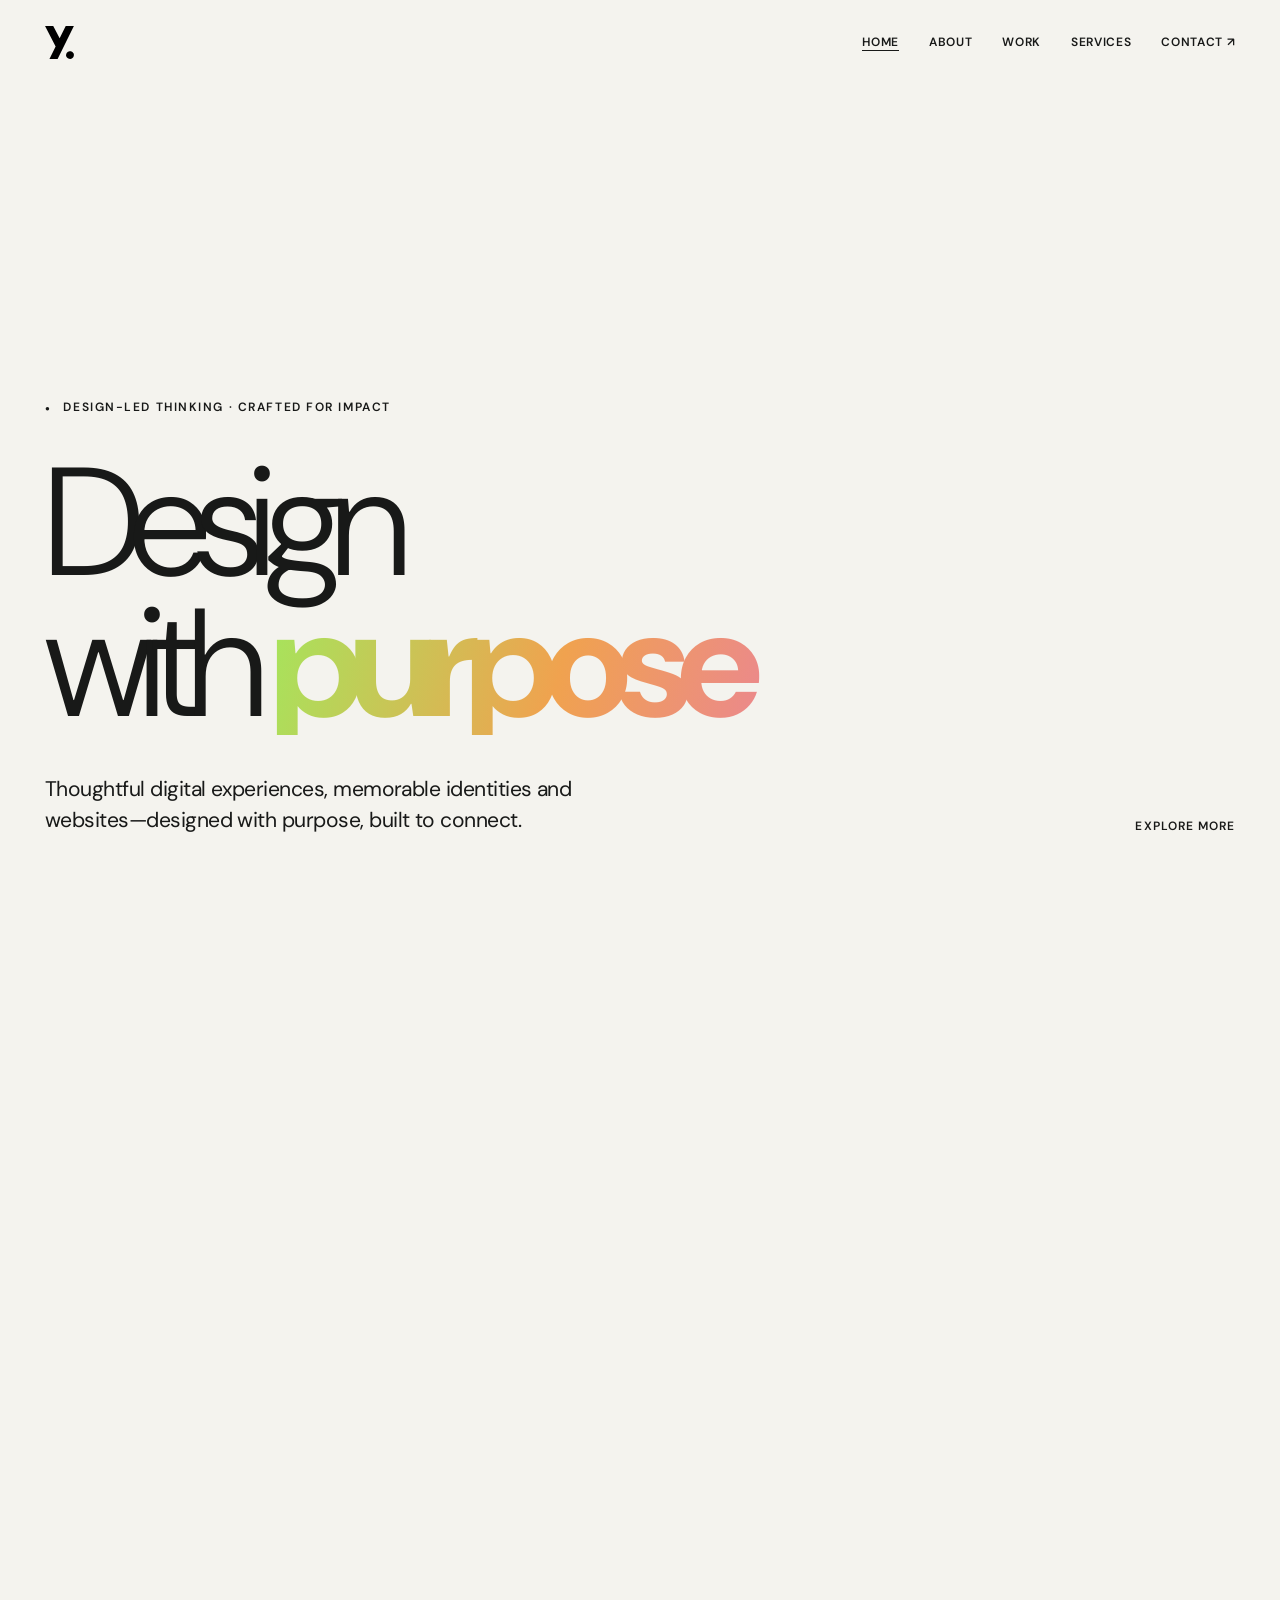
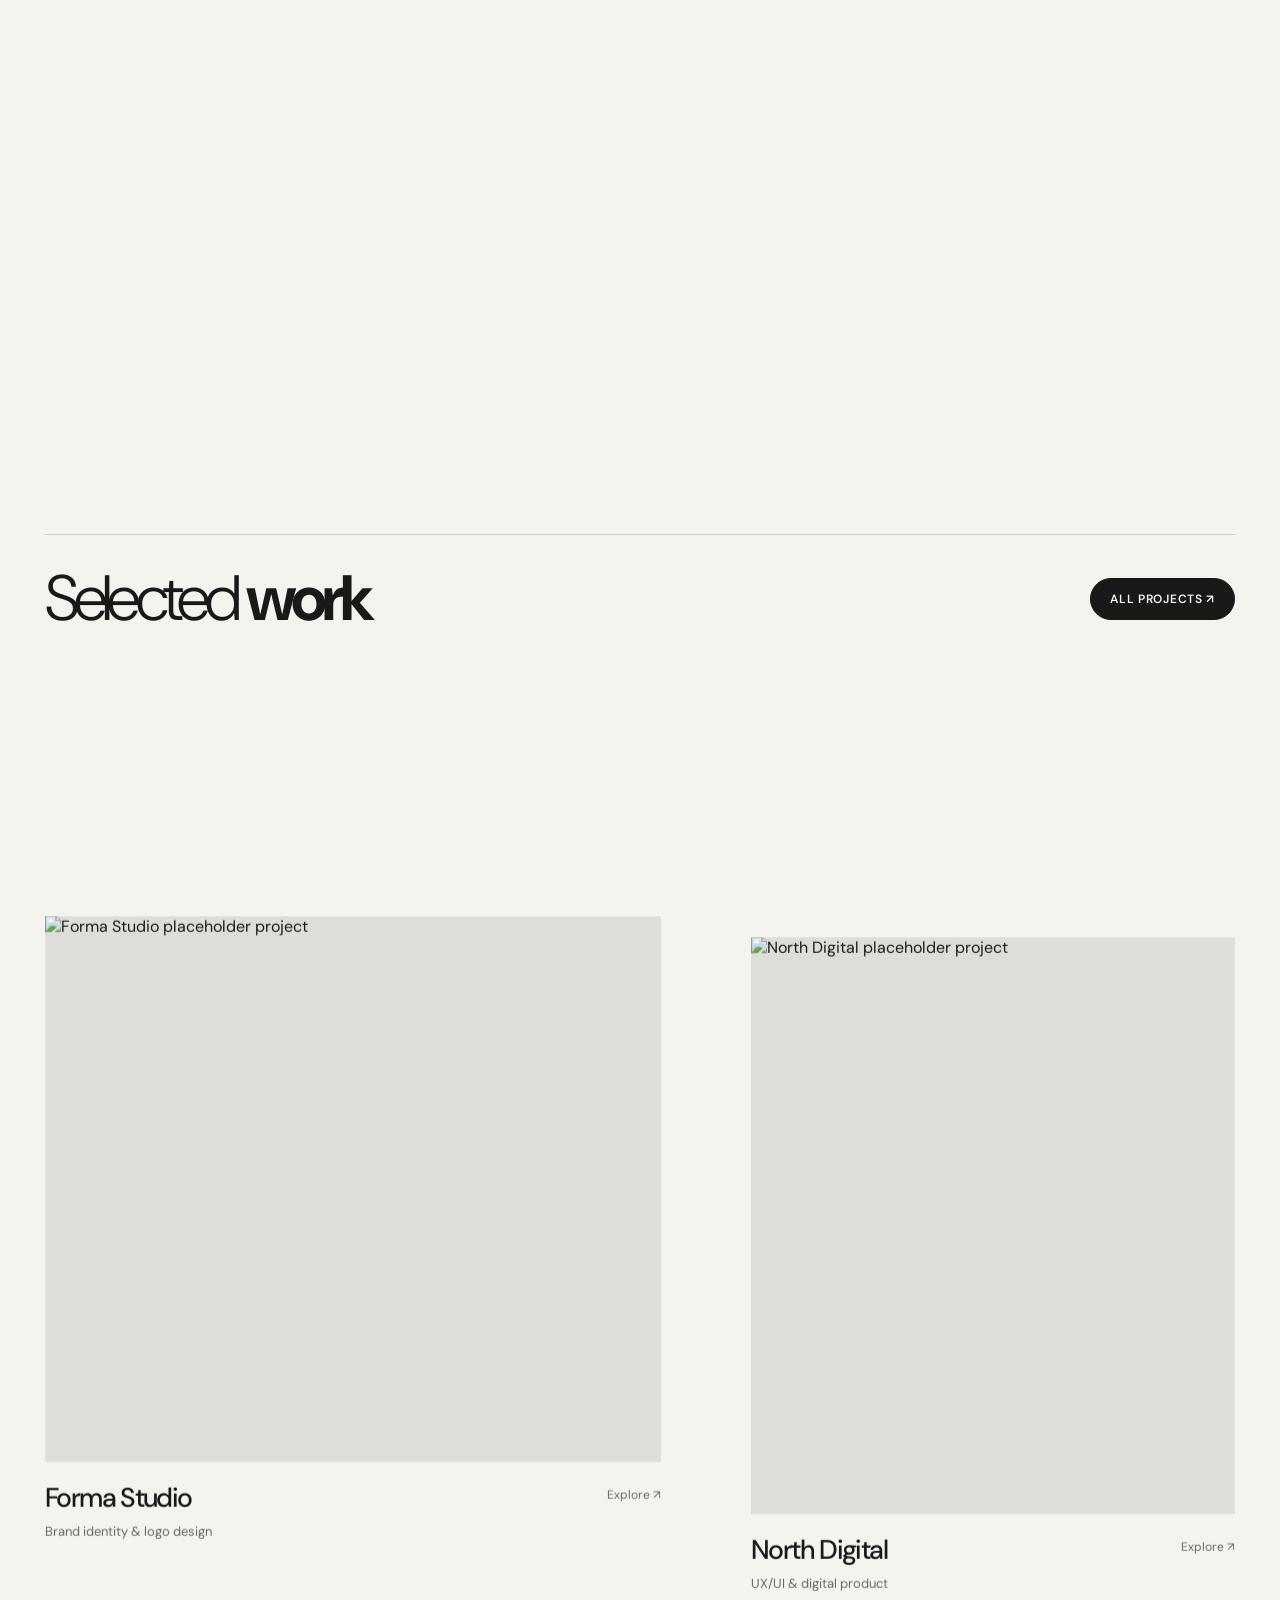
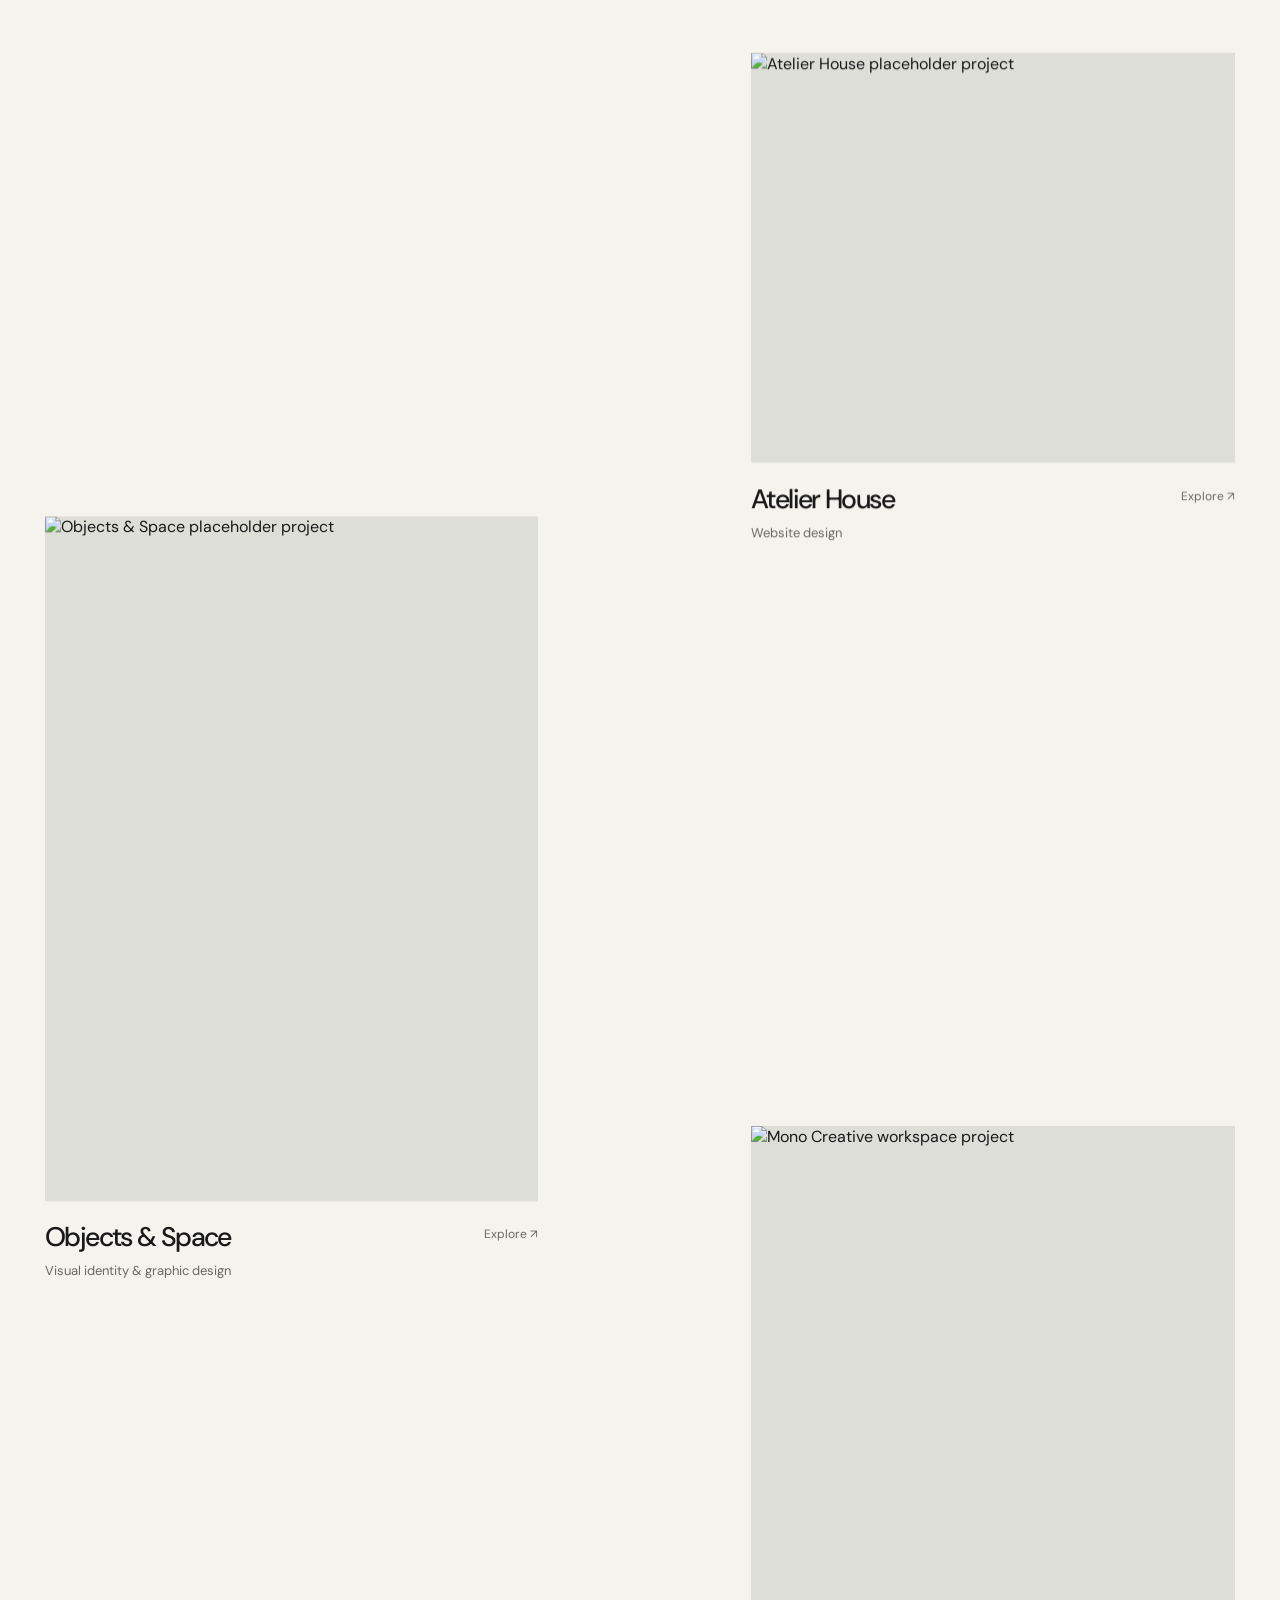
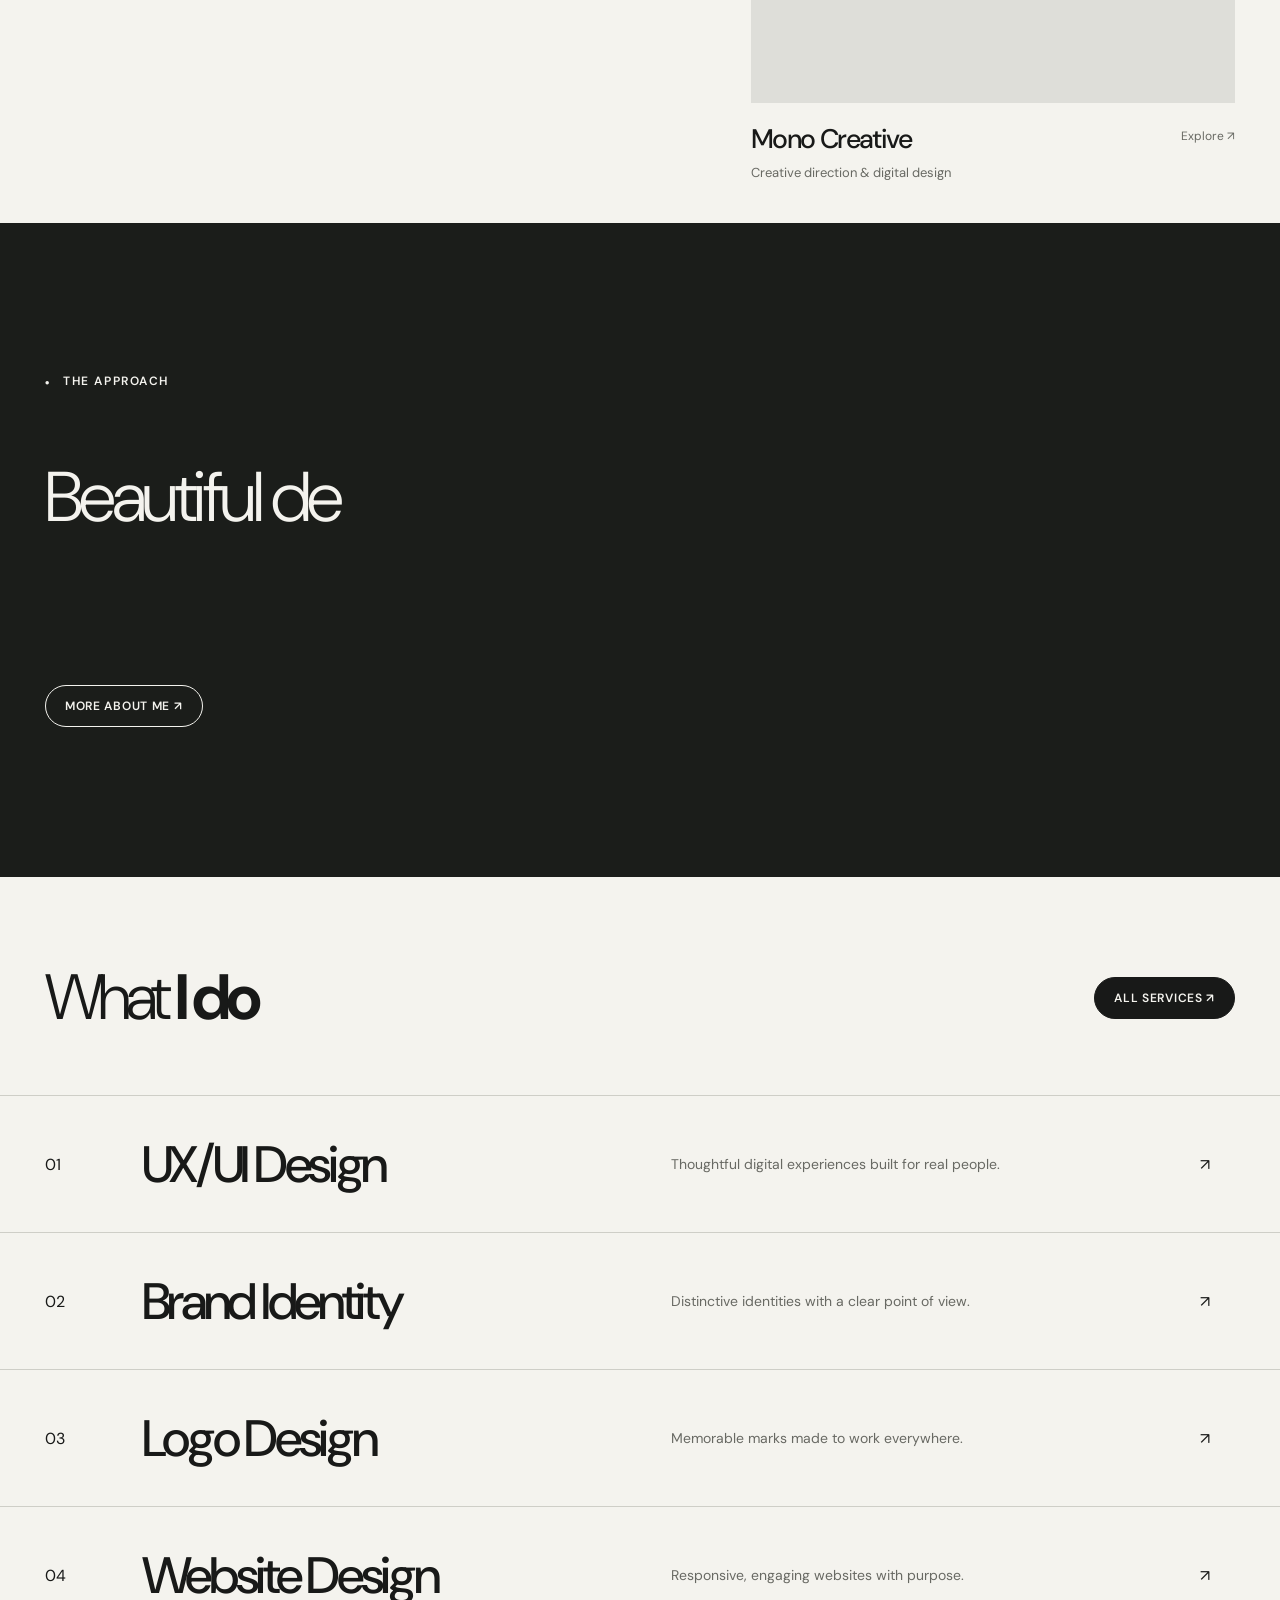
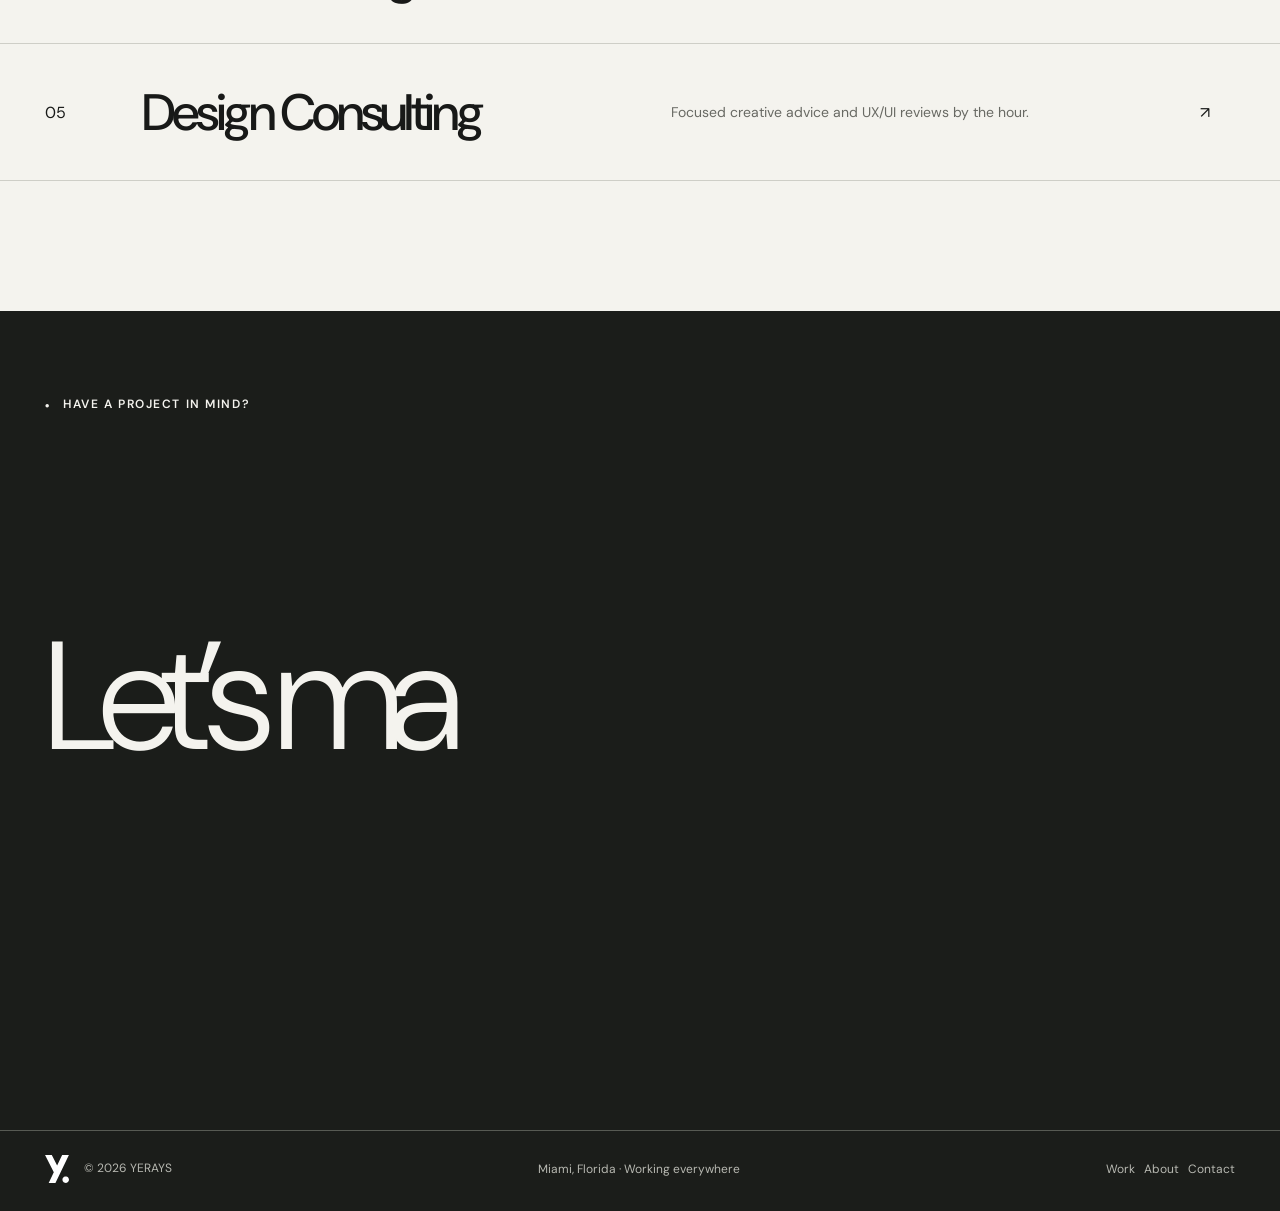
==== index.html @ 2facd941 "Publish light hero headline and gradients only on Purpose and Happen" ====
<!doctype html><html lang="en"><head><meta charset="utf-8"><meta name="viewport" content="width=device-width,initial-scale=1"><meta name="theme-color" content="#f4f3ee"><title>YERAYS | UX/UI Designer, Branding & Web Design in Miami</title><meta name="description" content="Miami-based Venezuelan UX/UI designer specializing in brand identity, logo design, website design and hourly design consulting."><link rel="stylesheet" href="style.css?v=purpose-happen-only-20261102"></head><body><div class="container"><header class="topbar"><a class="brand" href="index.html" aria-label="YERAYS home"><img src="yerays-logo-black.svg?v=20261102b" alt="YERAYS logo"></a><nav class="nav" id="nav"><a href="index.html" class="active">Home</a><a href="about.html">About</a><a href="work.html">Work</a><a href="services.html">Services</a><a href="contact.html">Contact ↗︎</a></nav><button class="menu-btn" aria-expanded="false" aria-controls="nav" aria-label="Open menu"><span class="menu-icon" aria-hidden="true"><i></i><i></i><i></i></span></button></header></div><main><section class="motion-stage hero-video-experiment" id="explore"><span id="video-reveal" class="video-reveal-anchor" aria-hidden="true"></span><div class="motion-pin"><div class="container hero-overlay"><section class="home-intro"><div class="hero-copy"><div class="eyebrow">Design-led thinking · Crafted for impact</div><h1 class="display hero-cta-heading">Design<br>with <strong class="weight-accent">purpose</strong></h1><p class="hero-summary">Thoughtful digital experiences, memorable identities and websites—designed with purpose, built to connect.</p></div><a class="hero-scroll-cue" href="#video-reveal" aria-label="Scroll to explore my work"><span>Explore more</span></a></section></div><div class="motion-frame"><video autoplay muted loop playsinline webkit-playsinline preload="auto" poster="https://images.unsplash.com/photo-1524758631624-e2822e304c36?auto=format&fit=crop&w=2200&q=85" aria-label="Creative studio and office video placeholder"><source src="https://videos.pexels.com/video-files/8631879/8631879-uhd_3840_2160_25fps.mp4" type="video/mp4"></video><div class="motion-caption"><small>Design / Ideas / Experience</small><strong class="weight-accent">Ideas</strong> made<br>to move.<div class="motion-actions"><a href="work.html" class="motion-link pill">Explore Our Work ↗︎</a></div></div></div></div></section><section class="selected-work-section"><div class="section container"><div class="section-line"><h2>Selected <strong class="weight-accent">work</strong></h2><a href="work.html" class="pill">All projects ↗︎</a></div><div class="feature-grid"><a class="tile large reveal" href="project-forma.html"><div class="tile-visual"><img src="https://images.unsplash.com/photo-1602143407151-7111542de6e8?auto=format&fit=crop&w=1400&q=85" alt="Forma Studio placeholder project" loading="lazy"></div><div class="tile-meta"><h3>Forma Studio</h3><span>Explore ↗︎</span></div><p>Brand identity & logo design</p></a><a class="tile medium reveal" href="project-north.html"><div class="tile-visual"><img src="https://images.unsplash.com/photo-1460925895917-afdab827c52f?auto=format&fit=crop&w=1400&q=85" alt="North Digital placeholder project" loading="lazy"></div><div class="tile-meta"><h3>North Digital</h3><span>Explore ↗︎</span></div><p>UX/UI & digital product</p></a><a class="tile large reveal" href="project-objects.html"><div class="tile-visual"><img src="https://images.unsplash.com/photo-1545235617-9465d2a55698?auto=format&fit=crop&w=1400&q=85" alt="Objects & Space placeholder project" loading="lazy"></div><div class="tile-meta"><h3>Objects & Space</h3><span>Explore ↗︎</span></div><p>Visual identity & graphic design</p></a><a class="tile medium reveal" href="project-atelier.html"><div class="tile-visual"><img src="https://images.unsplash.com/photo-1499951360447-b19be8fe80f5?auto=format&fit=crop&w=1400&q=85" alt="Atelier House placeholder project" loading="lazy"></div><div class="tile-meta"><h3>Atelier House</h3><span>Explore ↗︎</span></div><p>Website design</p></a><a class="tile medium reveal" href="project-mono.html"><div class="tile-visual"><img src="https://images.unsplash.com/photo-1497366754035-f200968a6e72?auto=format&fit=crop&w=1400&q=85" alt="Mono Creative workspace project" loading="lazy"></div><div class="tile-meta"><h3>Mono Creative</h3><span>Explore ↗︎</span></div><p>Creative direction & digital design</p></a></div></div></section><section class="statement"><div class="container"><div class="eyebrow">The approach</div><p class="lede reveal">Beautiful design is just the beginning. <span><strong class="weight-accent">Clarity</strong>, usability and <strong class="weight-accent">character</strong> make it <strong class="weight-accent">matter.</strong></span></p><a class="pill" href="about.html">More about me ↗︎</a></div></section><section class="section container services-home"><div class="section-line"><h2>What <strong class="weight-accent">I do</strong></h2><a class="pill" href="services.html">All services ↗︎</a></div><div class="service-list"><a class="service-row reveal" href="services.html"><span>01</span><h3>UX/UI Design</h3><p>Thoughtful digital experiences built for real people.</p><span class="arrow">↗︎</span></a><a class="service-row reveal" href="services.html"><span>02</span><h3>Brand Identity</h3><p>Distinctive identities with a clear point of view.</p><span class="arrow">↗︎</span></a><a class="service-row reveal" href="services.html"><span>03</span><h3>Logo Design</h3><p>Memorable marks made to work everywhere.</p><span class="arrow">↗︎</span></a><a class="service-row reveal" href="services.html"><span>04</span><h3>Website Design</h3><p>Responsive, engaging websites with purpose.</p><span class="arrow">↗︎</span></a><a class="service-row reveal" href="services.html"><span>05</span><h3>Design Consulting</h3><p>Focused creative advice and UX/UI reviews by the hour.</p><span class="arrow">↗︎</span></a></div></section></main><footer class="footer"><div class="container"><div class="footer-head eyebrow">Have a project in mind?</div><h2><a class="footer-cta" href="contact.html">Let’s make<br>it <strong class="weight-accent">happen</strong> ↗︎</a></h2><div class="footer-bottom"><span><img class="footer-mark" src="yerays-logo-black.svg" alt="YERAYS logo"> © <span data-year>2026</span> YERAYS</span><span>Miami, Florida · Working everywhere</span><span><a href="work.html">Work</a> &nbsp; <a href="about.html">About</a> &nbsp; <a href="contact.html">Contact</a></span></div></div></footer><div class="cursor-tip" aria-hidden="true">Explore<br>case study ↗︎</div><script src="script.js?v=hero-footer-scale-cursor-20261102" defer></script></body></html>
---- style.css ----
@import url('https://fonts.googleapis.com/css2?family=DM+Sans:wght@300;400;500;600;700&display=swap');
:root{--bg:#f4f3ee;--ink:#181918;--line:#cecec7;--muted:#686963;--accent:#d9f66e}*{box-sizing:border-box}html{scroll-behavior:smooth}body{margin:0;background:var(--bg);color:var(--ink);font-family:'DM Sans',Arial,sans-serif;-webkit-font-smoothing:antialiased}a{color:inherit;text-decoration:none}button,input,textarea{font:inherit}button{cursor:pointer}img,video{display:block;width:100%}::selection{background:var(--accent);color:var(--ink)}.container{width:min(100% - 7vw,1680px);margin:auto}.topbar{height:84px;display:flex;justify-content:space-between;align-items:center;gap:20px;border-bottom:1px solid var(--line);position:relative;z-index:30}.brand{display:flex;align-items:center;gap:13px;font-weight:700;letter-spacing:-.07em}.brand img{height:40px;width:35px;object-fit:contain}.brand span{font-size:22px}.nav{display:flex;gap:30px;align-items:center}.nav a{font-size:12px;font-weight:600;text-transform:uppercase;letter-spacing:.055em}.nav a.active{border-bottom:1px solid}.nav a:hover{opacity:.55}.menu-btn{display:none;border:0;background:transparent;font-size:14px}.pill{display:inline-flex;gap:10px;align-items:center;border:1px solid currentColor;border-radius:100px;padding:12px 19px;font-size:12px;font-weight:600;text-transform:uppercase;letter-spacing:.06em;transition:background .25s,color .25s}.pill:hover{background:var(--ink);color:var(--bg)}.eyebrow{font-size:12px;text-transform:uppercase;letter-spacing:.13em;font-weight:600}.eyebrow:before{content:'●';font-size:8px;margin-right:12px}.display{font-size:clamp(64px,10.7vw,190px);line-height:.9;letter-spacing:-.09em;font-weight:500;margin:0}.display em{font-style:normal;color:#999a92}.lede{font-size:clamp(21px,2.5vw,37px);line-height:1.3;letter-spacing:-.05em;font-weight:500}.muted{color:var(--muted)}.home-intro{padding:92px 0 56px}.home-intro .display{margin-top:38px}.intro-foot{display:flex;justify-content:space-between;align-items:end;gap:35px;margin-top:44px}.intro-foot p{max-width:470px;font-size:17px;line-height:1.5}.small{font-size:12px}.motion-stage{height:185vh;position:relative}.motion-pin{height:100vh;position:sticky;top:0;display:flex;align-items:center;justify-content:center;overflow:hidden}.motion-frame{position:relative;width:100vw;height:100vh;overflow:hidden;will-change:width,height,border-radius;isolation:isolate;background:#303b3a}.motion-frame img{width:100%;height:100%;object-fit:cover;filter:brightness(.72)}.motion-frame:after{content:'';position:absolute;inset:0;background:linear-gradient(90deg,rgba(0,0,0,.55),transparent 75%)}.motion-caption{position:absolute;left:7%;bottom:12%;z-index:2;color:white;font-size:clamp(42px,7vw,115px);line-height:.95;letter-spacing:-.075em;max-width:800px}.motion-caption small{display:block;font-size:12px;letter-spacing:.1em;text-transform:uppercase;margin-bottom:20px}.section{padding:130px 0}.section-line{border-top:1px solid var(--line);padding-top:23px;display:flex;justify-content:space-between;align-items:center;margin-bottom:65px}.section-line h2{font-size:clamp(35px,5vw,78px);letter-spacing:-.075em;line-height:1;margin:0;font-weight:500}.section-line span{font-size:12px}.feature-grid{display:grid;grid-template-columns:1.12fr .88fr;column-gap:clamp(55px,7vw,135px);row-gap:clamp(105px,12vw,205px);align-items:start}.feature-grid>a:nth-child(2){margin-top:135px}.tile{display:block;position:relative}.tile-visual{overflow:hidden;background:#deded9;position:relative}.tile-visual img{height:100%;object-fit:cover;transition:transform 1.25s cubic-bezier(.22,1,.36,1)}.tile:hover img{transform:scale(1.035)}.tile.large .tile-visual{aspect-ratio:1.13}.tile.medium .tile-visual{aspect-ratio:.84}.tile.wide .tile-visual{aspect-ratio:1.75}.tile.small .tile-visual{aspect-ratio:1.04}.tile-meta{display:flex;justify-content:space-between;gap:15px;margin-top:18px}.tile-meta h3{font-size:clamp(20px,2.1vw,33px);letter-spacing:-.06em;font-weight:500;margin:0}.tile-meta span{font-size:12px;color:var(--muted);padding-top:7px}.tile p{font-size:13px;color:var(--muted);margin:8px 0 0}.cursor-tip{position:fixed;left:0;top:0;pointer-events:none;z-index:99;background:var(--accent);color:var(--ink);border-radius:50%;height:118px;width:118px;display:grid;place-items:center;text-align:center;font-size:12px;font-weight:700;line-height:1.3;transform:translate(-50%,-50%) scale(0);transition:transform .28s cubic-bezier(.22,1,.36,1);box-shadow:0 12px 30px #0002}.cursor-tip.visible{transform:translate(-50%,-50%) scale(1)}.service-list{border-top:1px solid var(--line)}.service-row{display:grid;grid-template-columns:75px 1fr 1fr 35px;gap:22px;border-bottom:1px solid var(--line);padding:35px 0;align-items:center;transition:padding .35s ease,background-color .35s ease}.service-row:hover{padding-left:16px;background:var(--accent)}.service-row h3{font-size:clamp(26px,4vw,60px);font-weight:500;letter-spacing:-.065em;margin:0}.service-row p{max-width:390px;line-height:1.5;color:var(--muted);font-size:14px}.statement{background:#1b1d1a;color:#f4f3ee;padding:150px 0}.statement .lede{max-width:1150px;font-size:clamp(38px,5.5vw,88px);line-height:1.1}.statement .lede span{color:#878981}.footer{background:#1b1d1a;color:#f4f3ee;padding:85px 0 28px}.footer-head{border-top:1px solid #575a53;padding-top:22px}.footer h2{font-size:clamp(68px,12vw,190px);font-weight:500;letter-spacing:-.09em;line-height:.92;margin:70px 0 90px}.footer h2 a{border-bottom:5px solid currentColor}.footer-bottom{border-top:1px solid #575a53;padding-top:24px;display:flex;justify-content:space-between;gap:20px;font-size:12px;color:#b7b8b1}.page-head{padding:100px 0 75px}.page-head .display{margin:40px 0 35px}.page-head .summary{max-width:730px;margin-left:auto;font-size:clamp(20px,2.4vw,33px);line-height:1.4;letter-spacing:-.04em}.work-grid{display:grid;grid-template-columns:repeat(12,1fr);column-gap:clamp(55px,7vw,135px);row-gap:clamp(110px,12vw,205px);align-items:start}.work-grid .tile{grid-column:span 6}.work-grid .tile:nth-child(4n+1){grid-column:span 7}.work-grid .tile:nth-child(4n+2){grid-column:span 5;margin-top:160px}.work-grid .tile:nth-child(4n+3){grid-column:span 5;margin-top:100px}.work-grid .tile:nth-child(4n){grid-column:span 7}.work-grid .tile-visual{aspect-ratio:1.22}.work-grid .tile:nth-child(4n+2) .tile-visual,.work-grid .tile:nth-child(4n+3) .tile-visual{aspect-ratio:.82}.filters{display:flex;gap:10px;flex-wrap:wrap;margin:0 0 50px}.filter{background:none;border:1px solid var(--line);border-radius:40px;padding:11px 17px;font-size:12px}.filter.active,.filter:hover{background:var(--ink);color:white}.tile[hidden]{display:none!important}.about-columns{display:grid;grid-template-columns:1fr 1fr;gap:50px}.about-columns p{font-size:clamp(22px,2.8vw,43px);letter-spacing:-.05em;line-height:1.28;margin:0}.about-columns .side{font-size:17px;line-height:1.65;max-width:540px;margin-left:auto;letter-spacing:0}.process{display:grid;grid-template-columns:repeat(3,1fr);gap:25px}.process article{border-top:1px solid var(--line);padding-top:18px}.process h3{font-size:clamp(25px,3vw,42px);letter-spacing:-.06em;font-weight:500}.process p{font-size:15px;line-height:1.6;color:var(--muted)}.contact-grid{display:grid;grid-template-columns:1fr 1fr;gap:80px}.contact-grid .lede{margin:0}.contact-form{display:grid;gap:25px}.field{display:grid;gap:10px}.field label{font-size:12px;text-transform:uppercase;letter-spacing:.08em}.field input,.field textarea{width:100%;border:0;border-bottom:1px solid var(--line);background:transparent;border-radius:0;padding:15px 0;outline:0;font-size:17px;color:var(--ink)}.field input:focus,.field textarea:focus{border-color:var(--ink)}.contact-form button{border:0;background:var(--ink);color:white;padding:20px;font-size:13px;text-transform:uppercase;letter-spacing:.08em}.contact-note{font-size:12px;color:var(--muted)}.case-hero{aspect-ratio:1.8;overflow:hidden}.case-hero img{height:100%;object-fit:cover}.case-info{display:grid;grid-template-columns:1fr 1fr;gap:50px}.case-info p{font-size:clamp(20px,2.7vw,37px);letter-spacing:-.05em;line-height:1.4;margin:0}.case-detail{margin:70px 0}.case-detail img{max-height:850px;object-fit:cover}.reveal{opacity:0;transform:translateY(42px);transition:opacity .8s ease,transform .8s cubic-bezier(.2,.7,.2,1)}.reveal.in{opacity:1;transform:translateY(0)}@media(max-width:800px){.container{width:calc(100% - 40px)}.topbar{height:70px}.nav{display:none;position:absolute;top:70px;left:-20px;right:-20px;background:var(--bg);padding:30px 20px 40px;flex-direction:column;align-items:flex-start;border-bottom:1px solid var(--line)}.nav.open{display:flex}.menu-btn{display:block}.brand img{height:34px;width:30px}.brand span{font-size:20px}.home-intro{padding:75px 0 50px}.display{font-size:clamp(58px,13vw,100px)}.intro-foot{align-items:flex-start;flex-direction:column;margin-top:30px}.motion-stage{height:145vh}.motion-caption{font-size:clamp(40px,10vw,76px)}.section{padding:85px 0}.section-line{margin-bottom:40px}.feature-grid,.about-columns,.contact-grid,.case-info{grid-template-columns:1fr}.feature-grid>a:nth-child(2){margin-top:0}.feature-grid .tile-visual{aspect-ratio:1.15!important}.work-grid{grid-template-columns:1fr;row-gap:55px}.work-grid .tile,.work-grid .tile:nth-child(n){grid-column:1;margin-top:0}.work-grid .tile-visual,.work-grid .tile:nth-child(n) .tile-visual{aspect-ratio:1.1}.service-row{grid-template-columns:32px 1fr 25px;gap:12px}.service-row p{grid-column:2;grid-row:2;margin:0}.service-row h3{font-size:31px}.service-row .arrow{grid-column:3;grid-row:1}.statement{padding:100px 0}.footer h2{margin:60px 0;font-size:clamp(60px,12vw,100px)}.footer-bottom{flex-wrap:wrap}.page-head{padding:75px 0 55px}.page-head .summary{margin:30px 0 0}.process{grid-template-columns:1fr}.about-columns .side{margin:0}.case-hero{aspect-ratio:1.1}.cursor-tip{display:none}}@media(prefers-reduced-motion:reduce){*,*:before,*:after{animation-duration:.01ms!important;transition-duration:.01ms!important;scroll-behavior:auto!important}.reveal{opacity:1;transform:none}.motion-stage{height:auto}.motion-pin{position:relative;height:70vh}.motion-frame{width:100%!important;height:70vh!important;border-radius:0!important}}\n@media(min-width:801px){.feature-grid .tile:nth-child(3){margin-top:45px}.feature-grid .tile:nth-child(4){margin-top:0}}\n@media(prefers-reduced-motion:reduce){.tile-visual img{transition:none!important}.reveal{opacity:1!important;transform:none!important}}\n
/* Sticky, direction-aware navigation and footer brand */
.topbar{position:sticky;top:0;z-index:80;background:var(--bg);transition:transform .42s cubic-bezier(.22,1,.36,1);will-change:transform}
.topbar.nav-hidden{transform:translateY(-110%)}

.brand img{height:48px;width:42px;object-fit:contain}
.footer-bottom{align-items:center}
.footer-mark{display:inline-block;width:24px;height:29px;object-fit:contain;vertical-align:middle;margin-right:12px;filter:invert(1)}
@media(max-width:800px){.brand img{height:39px;width:34px}}
@media(prefers-reduced-motion:reduce){.topbar{transition:none!important}}

/* Keep navigation sticky across page sections, not just its container */
body>.container:first-child{position:fixed;top:0;left:0;right:0;width:100%;max-width:none;padding:0 max(3.5vw,calc((100vw - 1680px)/2));z-index:80;background:var(--bg)}
body{padding-top:84px}
@media(max-width:800px){body{padding-top:70px}body>.container:first-child{padding:0 20px}}

/* November refinements: compact hero, hover palette and sliding navigation */
.home-intro .display{line-height:.84}
.footer h2 a{transition:color .32s ease,border-color .32s ease}
.footer h2 a:hover{color:var(--accent);border-color:var(--accent)}
.statement .pill:hover{background:var(--accent);border-color:var(--accent);color:var(--ink)}
body>.container:first-child{transition:transform .46s cubic-bezier(.22,1,.36,1);will-change:transform}
body>.container:first-child.nav-hidden{transform:translate3d(0,-105%,0)}
.topbar.nav-hidden{transform:none}
.nav a.active{border-bottom:1px solid currentColor}
@media(prefers-reduced-motion:reduce){body>.container:first-child{transition:none!important}}

/* Clean header and cinematic video placeholder */
.topbar{border-bottom:0!important}
.motion-frame video{display:block;width:100%;height:100%;object-fit:cover;filter:brightness(.72);transform:scale(1.07);will-change:transform}
@media(prefers-reduced-motion:reduce){.motion-frame video{transform:none}}

/* Footer CTA: full phrase hover, no underline */
.footer h2 a,.footer h2 a:visited{display:inline-block;text-decoration:none!important;border:0!important;box-shadow:none!important;color:inherit;transition:color .38s cubic-bezier(.22,1,.36,1)}
.footer h2 a:hover,.footer h2 a:focus-visible{color:var(--accent)!important;text-decoration:none!important;border:0!important;box-shadow:none!important}

/* Floating, staggered editorial project gallery */
@media(min-width:801px){
.feature-grid{grid-template-columns:minmax(0,1.12fr) minmax(0,.88fr);row-gap:clamp(145px,16vw,260px)}
.feature-grid>.tile:nth-child(1){margin-top:0}
.feature-grid>.tile:nth-child(2){margin-top:175px}
.feature-grid>.tile:nth-child(3){width:80%;justify-self:start;margin-top:95px}
.feature-grid>.tile:nth-child(4){width:100%;margin-top:-90px}
.feature-grid>.tile:nth-child(3) .tile-visual{aspect-ratio:1.08}
.work-grid{row-gap:clamp(150px,17vw,280px)}
.work-grid>.tile:nth-child(4n+3){width:84%;justify-self:start;margin-top:125px}
.work-grid>.tile:nth-child(4n+4){margin-top:-70px}
.work-grid>.tile:nth-child(4n+2){margin-top:185px}
}
.tile.parallax-card{--float-y:0px;transform:translate3d(0,var(--float-y),0);will-change:transform}
@media(max-width:800px){.tile.parallax-card{transform:none!important}}
@media(prefers-reduced-motion:reduce){.tile.parallax-card{transform:none!important}}

/* Full-screen editorial sections and unified CTAs */
.home-intro{min-height:calc(100svh - 84px);display:flex;flex-direction:column;justify-content:center;padding:50px 0 65px;box-sizing:border-box}
.home-intro .display{margin:30px 0 40px}
.hero-actions{display:flex;gap:14px;flex-wrap:wrap}
.intro-panel{background:var(--accent);color:var(--ink);padding:clamp(90px,12vw,190px) 0}
.intro-panel p{max-width:1100px;font-size:clamp(34px,5.5vw,86px);letter-spacing:-.065em;line-height:1.06;font-weight:500;margin:50px 0 0}
.footer{min-height:100svh;box-sizing:border-box;display:flex;flex-direction:column;justify-content:stretch}
.footer>.container{flex:1;display:flex;flex-direction:column;width:100%}
.footer h2{flex:1;display:flex;align-items:center;margin:clamp(50px,7vh,110px) 0;line-height:.96}
.footer h2 .footer-cta{display:block;color:inherit;text-decoration:none!important;border:0!important;box-shadow:none!important;transition:color .38s ease}
.footer h2 .footer-cta:hover,.footer h2 .footer-cta:focus-visible{color:var(--accent)!important;border:0!important;text-decoration:none!important}
.footer-bottom{margin-top:auto}
.filters{margin-bottom:clamp(135px,14vw,230px)}
.home-intro~.section .section-line{margin-bottom:110px}
.feature-grid{padding-top:clamp(70px,9vw,145px)}
.section .pill,.hero-actions .pill,.page-head .pill{background:var(--ink);border-color:var(--ink);color:var(--bg)}
.section .pill:hover,.hero-actions .pill:hover,.page-head .pill:hover{background:var(--accent);border-color:var(--accent);color:var(--ink)}
@media(max-width:800px){.home-intro{min-height:calc(100svh - 70px)}.intro-panel{padding:85px 0}.footer{min-height:100svh}.footer h2{font-size:clamp(52px,12vw,100px)}.filters{margin-bottom:90px}.feature-grid{padding-top:65px}}

/* Editorial hero, soft-grey introduction and aligned full-screen footer */
.hero-summary{max-width:570px;font-size:clamp(17px,1.65vw,23px);line-height:1.5;letter-spacing:-.025em;margin:10px 0 0;color:var(--ink)}
.intro-panel{background:#f0f0ed;color:#1b1d1a;padding:clamp(75px,8vw,125px) 0}
.intro-panel p{max-width:730px;font-size:clamp(18px,2vw,28px);letter-spacing:-.035em;line-height:1.48;font-weight:400;margin:28px 0 0}
.footer>.container{box-sizing:border-box;max-width:1680px;width:100%;margin-left:auto;margin-right:auto;padding-left:clamp(24px,3.5vw,64px);padding-right:clamp(24px,3.5vw,64px)}
.footer-head{border-top:0!important;padding-top:0}
@media(max-width:800px){.hero-summary{max-width:460px}.intro-panel{padding:75px 0}.intro-panel p{font-size:19px}.footer>.container{padding-left:20px;padding-right:20px}}

/* Two-line hero with an off-canvas floating image overlapping the next section */
.home-intro{position:relative;isolation:isolate;min-height:calc(100svh - 84px);justify-content:center;padding-bottom:120px}
.home-intro .display{position:relative;z-index:2;font-size:clamp(55px,7.35vw,126px);line-height:.95;letter-spacing:-.078em;max-width:1050px;margin:25px 0 30px}
.home-intro .hero-summary{position:relative;z-index:2;max-width:520px}
.hero-floating-art{position:absolute;z-index:3;right:calc(-1 * max(3.5vw,(100vw - 1680px)/2));bottom:-135px;width:clamp(250px,29vw,465px);aspect-ratio:.84;overflow:hidden;transform:rotate(2deg);box-shadow:0 22px 65px #00000018;pointer-events:none}
.hero-floating-art img{display:block;width:100%;height:100%;object-fit:cover;object-position:center;transform:scale(1.06)}
.intro-panel{position:relative;z-index:1;padding-top:clamp(155px,17vw,260px)}
@media(min-width:1400px){.home-intro .display{max-width:1180px;font-size:clamp(85px,7.1vw,132px)}.hero-floating-art{width:clamp(330px,27vw,490px)}}
@media(max-width:800px){.home-intro{min-height:calc(100svh - 70px);padding-bottom:150px;justify-content:flex-start;padding-top:70px}.home-intro .display{font-size:clamp(47px,9vw,75px);max-width:100%;line-height:.97}.home-intro .hero-summary{max-width:75%;font-size:16px}.hero-floating-art{right:-20px;bottom:-105px;width:clamp(175px,40vw,290px);transform:rotate(2deg)}.intro-panel{padding-top:160px}}
@media(max-width:480px){.home-intro .display{font-size:clamp(42px,10.4vw,56px)}.home-intro .hero-summary{max-width:68%}.hero-floating-art{width:45vw;bottom:-95px}.intro-panel{padding-top:140px}}

/* Restore oversized original hero and integrate video navigation */
.home-intro .display{font-size:clamp(64px,10.7vw,190px);line-height:.84;letter-spacing:-.09em;max-width:none;margin:38px 0 34px}
.home-intro{justify-content:center;padding-bottom:65px}
.motion-actions{display:flex;gap:12px;flex-wrap:wrap;margin-top:30px}
.motion-link{display:inline-flex;align-items:center;justify-content:center;border:1px solid #f4f3ee;color:#f4f3ee;text-decoration:none;font-family:inherit;font-size:clamp(12px,1vw,15px);font-weight:600;line-height:1;letter-spacing:0;text-transform:uppercase;border-radius:100px;padding:15px 23px;transition:background .3s,color .3s,border-color .3s}
.motion-link:hover,.motion-link:focus-visible{background:var(--accent);border-color:var(--accent);color:var(--ink)}
@media(max-width:800px){.home-intro{justify-content:center;padding-top:65px;padding-bottom:65px}.home-intro .display{font-size:clamp(64px,10.7vw,110px);line-height:.84;max-width:none}.motion-actions{margin-top:22px}.motion-link{padding:12px 18px}}

/* Selected Work color shift stays full-bleed while content remains aligned */
.selected-work-section{background:var(--bg);transition:none;position:relative;isolation:isolate}
.selected-work-section>.section{position:relative}
/* Continuous scrub: no eased plateau during sticky video scroll */
.motion-stage{height:200vh}
.motion-frame{will-change:width,height,border-radius}
.motion-frame video{width:100%;height:100%;object-fit:cover;filter:brightness(.68);transform-origin:center;will-change:transform}
@media(max-width:800px){.motion-stage{height:165vh}}
@media(prefers-reduced-motion:reduce){.motion-stage{height:auto}.selected-work-section{background:var(--bg)!important}}

/* CTA typography matches All Projects exactly */
.motion-caption .motion-link.pill{font-size:12px!important;letter-spacing:.06em!important;font-weight:600!important;line-height:normal!important;padding:12px 19px!important;text-transform:uppercase!important}
/* Gentle service hover, preserving separators and grid alignment */
.service-row{transition:background-color .65s cubic-bezier(.22,1,.36,1),padding-left .5s cubic-bezier(.22,1,.36,1),color .45s ease}
.service-row:hover{padding-left:12px;background-color:var(--accent)}
@media(prefers-reduced-motion:reduce){.service-row{transition:none!important}}

/* November: generous section rhythm and full-bleed editorial rules */
.section{padding-top:clamp(165px,14vw,235px)}
.section-line{padding-top:32px}
.selected-work-section .feature-grid>.tile:nth-child(5){grid-column:2;justify-self:stretch;width:100%;margin-top:20px}
.selected-work-section .feature-grid>.tile:nth-child(5) .tile-visual{aspect-ratio:.84}
/* Service separators and hover backgrounds reach both viewport edges; text remains on grid */
.services-home .service-list{border-top:0}
.services-home .service-row{position:relative;z-index:0;border-bottom:0;background:transparent!important;padding-left:0!important;transition:none}
.services-home .service-row:before{content:'';position:absolute;z-index:-1;inset:0 calc((min(100vw - 7vw, 1680px) - 100vw)/2);background:var(--accent);opacity:0;transition:opacity .65s cubic-bezier(.22,1,.36,1);pointer-events:none}
.services-home .service-row:hover:before,.services-home .service-row:focus-visible:before{opacity:1}
.services-home .service-row:after{content:'';position:absolute;bottom:0;left:calc((min(100vw - 7vw, 1680px) - 100vw)/2);right:calc((min(100vw - 7vw, 1680px) - 100vw)/2);border-bottom:1px solid var(--line);pointer-events:none}
.services-home .service-list:before{content:'';display:block;position:relative;left:calc((min(100vw - 7vw, 1680px) - 100vw)/2);width:100vw;border-top:1px solid var(--line)}
/* Footer divider is full bleed, but footer text stays aligned to container */
.footer-bottom{position:relative;border-top:0!important}
.footer-bottom:before{content:'';position:absolute;top:0;left:50%;width:100vw;transform:translateX(-50%);border-top:1px solid #575a53}
/* Home navigation remains pinned and turns lime on scroll */
body>.container:first-child{transition:background-color .45s ease}
body>.container:first-child.nav-scrolled{background:var(--accent)}
body>.container:first-child.nav-scrolled .topbar{background:transparent;color:var(--ink)}
body>.container:first-child.nav-scrolled .nav a,body>.container:first-child.nav-scrolled .menu-btn{color:var(--ink)}
@media(max-width:800px){.section{padding-top:120px}.selected-work-section .feature-grid>.tile:nth-child(5){grid-column:1;margin-top:0}.services-home .service-row:before,.services-home .service-row:after{left:-20px;right:-20px}.services-home .service-list:before{left:-20px;width:100vw}body>.container:first-child.nav-scrolled .nav{background:var(--accent)}}
@media(prefers-reduced-motion:reduce){.services-home .service-row:before,body>.container:first-child{transition:none!important}}

/* Scroll-aware nav: hide downward, reveal lime upward, original cream at top */
body>.container:first-child.nav-hidden{transform:translateY(-110%);transition:transform .42s cubic-bezier(.22,1,.36,1),background-color .45s ease}
body>.container:first-child{transition:transform .42s cubic-bezier(.22,1,.36,1),background-color .45s ease}
/* Dark case-study cursor stays visible on the lime project background */
.cursor-tip{background:#181918;color:#fff}
/* More balanced final three-card editorial arrangement */
@media(min-width:801px){.selected-work-section .feature-grid>.tile:nth-child(3){margin-top:145px}.selected-work-section .feature-grid>.tile:nth-child(5){margin-top:-115px}}
/* Five coordinated service hover tones, from lime to violet */
.services-home .service-row:nth-child(1){--service-hover:#d9f66e}
.services-home .service-row:nth-child(2){--service-hover:#b8e7a0}
.services-home .service-row:nth-child(3){--service-hover:#a7cfbf}
.services-home .service-row:nth-child(4){--service-hover:#b7b0dd}
.services-home .service-row:nth-child(5){--service-hover:#a78be1}
.services-home .service-row:before{background:var(--service-hover,var(--accent))}
@media(prefers-reduced-motion:reduce){body>.container:first-child{transition:none!important}}

/* Gallery art direction: elongated Objects, squarer Atelier, staggered fifth card */
@media(min-width:801px){
.selected-work-section .feature-grid>.tile:nth-child(3){margin-top:210px}
.selected-work-section .feature-grid>.tile:nth-child(3) .tile-visual{aspect-ratio:.72}
.selected-work-section .feature-grid>.tile:nth-child(4) .tile-visual{aspect-ratio:1.18}
.selected-work-section .feature-grid>.tile:nth-child(5){margin-top:-135px}
}
/* Less dead space before What I Do, no upper divider */
.services-home{padding-top:clamp(70px,7vw,110px)}
.services-home>.section-line{border-top:0;padding-top:0}
/* The hover badge starts off-screen, so it cannot flash at (0,0). */
.cursor-tip{left:-200px;top:-200px}
/* Desktop Y logo cursor; retain native cursor on touch/reduced-motion. */
@media(pointer:fine) and (prefers-reduced-motion:no-preference){body,body a,body button{cursor:none!important}.brand-cursor{position:fixed;z-index:110;top:-100px;left:-100px;width:25px;height:30px;object-fit:contain;pointer-events:none;opacity:0;transform:translate(-3px,-3px);transition:opacity .12s ease;filter:drop-shadow(0 1px 1px #ffffffaa)}.brand-cursor.is-visible{opacity:1}}
@media(pointer:fine) and (prefers-reduced-motion:reduce){.brand-cursor{display:none}}
@media(max-width:800px){.services-home{padding-top:65px}.selected-work-section .feature-grid>.tile:nth-child(3) .tile-visual,.selected-work-section .feature-grid>.tile:nth-child(4) .tile-visual{aspect-ratio:1.15!important}}

/* Square video edges at every scroll position */
.motion-frame{border-radius:0!important}

/* What I Do: continuous lime-to-violet scroll background, not individual hover fills */
.services-home{position:relative;isolation:isolate;--services-scroll-color:#d9f66e}
.services-home:before{content:'';position:absolute;z-index:-1;top:0;bottom:0;left:50%;width:100vw;transform:translateX(-50%);background:var(--services-scroll-color);pointer-events:none}
.services-home .service-row:before{display:none!important}
.services-home .service-row{padding-left:0!important;padding-right:0;transition:padding-right .4s cubic-bezier(.22,1,.36,1),transform .4s cubic-bezier(.22,1,.36,1)!important}
.services-home .service-row:hover,.services-home .service-row:focus-visible{padding-left:0!important;padding-right:18px;transform:translateX(10px)}
.services-home .service-row:after{transition:none}
@media(max-width:800px){.services-home .service-row:hover,.services-home .service-row:focus-visible{padding-right:10px;transform:translateX(5px)}}
@media(prefers-reduced-motion:reduce){.services-home .service-row{transition:none!important}}

/* Keep the branded Y hidden whenever the project badge is active */
body:has(.cursor-tip.visible) .brand-cursor{opacity:0!important}
/* Tighten Atelier House / Mono Creative vertical rhythm in the right column */
@media(min-width:801px){.selected-work-section .feature-grid>.tile:nth-child(5){margin-top:-255px}}

/* Return What I Do to neutral background with full-bleed lime row hovers */
.services-home{--services-scroll-color:transparent;background:transparent}
.services-home:before{display:none!important}
.services-home .service-row:before{display:block!important;background:var(--accent)!important}
.services-home .service-row{padding-right:0!important;transform:none!important;transition:transform .4s cubic-bezier(.22,1,.36,1)!important}
.services-home .service-row:hover,.services-home .service-row:focus-visible{padding-right:0!important;transform:none!important}
.services-home .service-row:hover:before,.services-home .service-row:focus-visible:before{opacity:1}
/* Editorial hero CTA: match footer typography, scale and lime hover */
.home-intro{position:relative;min-height:calc(100svh - 84px);display:flex;flex-direction:column;align-items:flex-start}
.home-intro .hero-cta-heading{font-size:clamp(68px,12vw,190px);font-weight:500;letter-spacing:-.09em;line-height:.92;margin:38px 0 0}
.hero-cta{display:inline-block;transition:color .4s ease}
.hero-cta:hover,.hero-cta:focus-visible{color:var(--accent)}
.hero-cta-arrow{display:inline-block;font-size:.75em;vertical-align:.06em;transition:transform .4s cubic-bezier(.22,1,.36,1)}
.hero-cta:hover .hero-cta-arrow,.hero-cta:focus-visible .hero-cta-arrow{transform:translate(10px,-10px)}
.home-intro .hero-summary{margin-top:clamp(26px,4vw,54px)}
.hero-scroll-cue{align-self:flex-end;margin-top:auto;padding:26px 0 6px;display:inline-flex;align-items:center;gap:14px;text-transform:uppercase;letter-spacing:.09em;font-size:12px;font-weight:600}
.hero-scroll-arrow{font-size:25px;display:inline-block;animation:hero-arrow-bounce 1.8s ease-in-out infinite}
.hero-scroll-cue:hover{color:#6b8240}
@keyframes hero-arrow-bounce{0%,100%{transform:translateY(-4px)}50%{transform:translateY(7px)}}
@media(max-width:800px){.home-intro{min-height:calc(100svh - 84px)}.home-intro .hero-cta-heading{font-size:clamp(68px,12vw,190px)}.hero-scroll-cue{padding-top:30px}}
@media(prefers-reduced-motion:reduce){.hero-scroll-arrow{animation:none}.hero-cta,.hero-cta-arrow{transition:none}}

/* Inverted hero CTA: footer-dark background only while hovering headline */
.home-intro{z-index:0;transition:color .4s ease}
.home-intro:before{content:'';position:absolute;z-index:-1;inset:0 calc((min(100vw - 7vw,1680px) - 100vw)/2);background:#1b1d1a;opacity:0;pointer-events:none;transition:opacity .45s ease}
.home-intro:has(.hero-cta:hover):before,.home-intro:has(.hero-cta:focus-visible):before{opacity:1}
.home-intro:has(.hero-cta:hover),.home-intro:has(.hero-cta:focus-visible){color:#f4f3ee}
.home-intro:has(.hero-cta:hover) .hero-cta,.home-intro:has(.hero-cta:focus-visible) .hero-cta{color:var(--accent)}
.hero-scroll-cue{animation:hero-cue-bounce 2s ease-in-out infinite}
@keyframes hero-cue-bounce{0%,100%{transform:translateY(0)}50%{transform:translateY(9px)}}
@media(min-width:801px){.selected-work-section .feature-grid>.tile:nth-child(5){margin-top:-385px}}
@media(max-width:800px){.home-intro:before{left:-20px;right:-20px}}
@media(prefers-reduced-motion:reduce){.hero-scroll-cue{animation:none}.home-intro,.home-intro:before{transition:none}}

/* Hero: no background inversion; simple lime CTA hover */
.home-intro:before{display:none!important}
.home-intro:has(.hero-cta:hover),.home-intro:has(.hero-cta:focus-visible){color:var(--ink)!important}
.home-intro:has(.hero-cta:hover) .hero-cta,.home-intro:has(.hero-cta:focus-visible) .hero-cta{color:var(--accent)}
/* A native Y cursor appears immediately on page load; the animated custom Y follows movement. */
@media(pointer:fine) and (prefers-reduced-motion:no-preference){
body,body a,body button{cursor:url("data:image/svg+xml,%3Csvg xmlns='http://www.w3.org/2000/svg' width='28' height='32' viewBox='0 0 1022 1183'%3E%3Cpath fill='%23000' d='M1020 0H731L516 441 289 0H0L374 731 156 1181H445Z'/%3E%3Cpath fill='%23000' d='M864 904 811 922 772 956 748 1002 743 1059 760 1111 794 1151 845 1177 897 1181 948 1165 990 1130 1016 1079 1020 1026 1003 974 968 933 915 907Z'/%3E%3C/svg%3E") 2 2,auto!important}
body.cursor-tracking,body.cursor-tracking a,body.cursor-tracking button{cursor:none!important}
}
/* Hold the video at full bleed while the text rises into view. */
.motion-stage{height:255vh}
.motion-caption{opacity:0;visibility:hidden;transform:translateY(65px);transition:none;will-change:opacity,transform}
@media(max-width:800px){.motion-stage{height:220vh}}
@media(prefers-reduced-motion:reduce){.motion-caption{opacity:1;visibility:visible;transform:none}}

/* Static editorial hero; no CTA hover behavior */
.home-intro .hero-cta-heading{cursor:inherit}
.home-intro .hero-cta-heading:hover{color:var(--ink)}
/* Video copy rises from beneath the viewport, fully opaque */
.motion-caption{opacity:1;visibility:hidden;transform:translateY(100vh)}
/* Approach statement: lime instead of muted gray */
.statement .lede span{color:var(--accent)}

/* Adapt the branded cursor to dark video, approach and footer surfaces. */
@media(pointer:fine) and (prefers-reduced-motion:no-preference){
.brand-cursor{transition:opacity .12s ease,filter .18s ease}
.brand-cursor.on-dark{filter:brightness(0) invert(1) drop-shadow(0 1px 1px #0005)}
body.cursor-over-dark:not(.cursor-tracking),body.cursor-over-dark:not(.cursor-tracking) a,body.cursor-over-dark:not(.cursor-tracking) button{cursor:none!important}
}

/* Align the hero's copy and scroll cue on the same lower baseline. */
.home-intro{display:grid;grid-template-columns:minmax(0,1fr) auto;align-items:end;column-gap:28px;padding-top:clamp(125px,16vh,220px);padding-bottom:clamp(22px,3.5vh,42px)}
.home-intro .hero-copy{min-width:0;align-self:end}
.home-intro .hero-copy .hero-cta-heading{margin-top:38px}
.home-intro .hero-copy .hero-summary{margin:clamp(25px,3vw,45px) 0 0;max-width:580px}
.home-intro .hero-scroll-cue{align-self:end;margin:0;padding:0 0 3px;white-space:nowrap}
.motion-frame{opacity:0;will-change:width,height,opacity}
@media(max-width:800px){.home-intro{grid-template-columns:1fr;padding-top:clamp(90px,12vh,150px);padding-bottom:24px;row-gap:42px}.home-intro .hero-scroll-cue{justify-self:end}}
@media(prefers-reduced-motion:reduce){.motion-frame{opacity:1}}

/* More breathing room below the hero content, with both columns aligned. */
.home-intro{padding-bottom:clamp(60px,8vh,110px)}
.brand img{height:33px;width:29px}
@media(max-width:800px){.home-intro{padding-bottom:55px}.brand img{height:31px;width:27px}}

/* Selected Work: active project expands while surrounding cards recede.
   Compose with the existing scroll parallax rather than overriding it. */
@media(min-width:801px) and (hover:hover) and (prefers-reduced-motion:no-preference){
.selected-work-section .feature-grid{isolation:isolate}
.selected-work-section .feature-grid>.tile{
 --hover-scale:1;
 transform:translate3d(0,var(--float-y,0px),0) scale(var(--hover-scale));
 transform-origin:center center;
 transition:transform .65s cubic-bezier(.22,1,.36,1),filter .65s ease;
 z-index:1;
}
.selected-work-section .feature-grid:has(>.tile:hover)>.tile:not(:hover){
 --hover-scale:.94;
 filter:saturate(.86);
}
.selected-work-section .feature-grid>.tile:hover{
 --hover-scale:1.095;
 z-index:5;
 filter:saturate(1.06);
}
.selected-work-section .feature-grid>.tile:hover .tile-visual img{transform:scale(1.015)}
}

/* Editorial type-weight contrast, without altering layout or motion. */
.weight-accent{font-weight:700}
.hero-cta-heading .weight-accent,.motion-caption .weight-accent,.section-line h2 .weight-accent,.footer-cta .weight-accent{font-weight:700}

/* Lighter supporting typography increases contrast with the existing 700 accents. */
.hero-cta-heading,.motion-caption,.section-line h2,.footer h2{font-weight:300}
.statement .lede{font-weight:300}
.statement .lede .weight-accent{font-weight:700}
.weight-accent{font-weight:700}

/* Character-by-character typing: reserve natural text layout; no fade. */
.type-char{visibility:hidden}
.type-char.typed{visibility:visible}
@media(prefers-reduced-motion:reduce){.type-char{visibility:visible}}

/* Typing spans must inherit headline typography and their own text color. */
.section-line h2 .type-char{font-size:inherit;line-height:inherit;letter-spacing:inherit;font-weight:inherit}
.statement .lede > span{color:var(--accent)}
.statement .lede > .type-char{color:#f4f3ee}
.statement .lede .type-char{font-size:inherit;font-weight:inherit;letter-spacing:inherit}
.statement .lede .weight-accent .type-char{font-weight:inherit}

/* Experimental pinned hero-to-video masking sequence. */
.hero-video-experiment.motion-stage{height:370vh;position:relative;background:var(--bg)}
.hero-video-experiment .motion-pin{height:100svh;position:sticky;top:0;isolation:isolate;overflow:hidden}
.hero-video-experiment .motion-frame{position:absolute;inset:auto;z-index:1;flex:none;pointer-events:none}
.hero-video-experiment .hero-overlay{position:absolute;inset:0;z-index:3;display:flex;align-items:stretch;pointer-events:auto;will-change:transform,opacity;mix-blend-mode:difference;color:#f4f3ee}
.hero-video-experiment .hero-overlay .home-intro{width:100%;min-height:100svh;margin:0}
.hero-video-experiment .hero-overlay .hero-summary,.hero-video-experiment .hero-overlay .eyebrow,.hero-video-experiment .hero-overlay .hero-scroll-cue{color:inherit}
.hero-video-experiment .motion-frame .motion-caption{pointer-events:none}
.hero-video-experiment .motion-frame{will-change:width,height,opacity}
@media(max-width:800px){.hero-video-experiment.motion-stage{height:340vh}.hero-video-experiment .hero-overlay .home-intro{min-height:100svh}}
@media(prefers-reduced-motion:reduce){.hero-video-experiment.motion-stage{height:auto}.hero-video-experiment .motion-pin{position:relative;height:100svh}.hero-video-experiment .hero-overlay{mix-blend-mode:normal;color:var(--ink)}.hero-video-experiment .motion-frame{opacity:0!important}}

.hero-video-experiment .video-reveal-anchor{position:absolute;top:75vh;left:0;width:1px;height:1px;pointer-events:none}

/* Full-bleed vertical video wipe: reveal at scroll speed, never scale or fade. */
.hero-video-experiment .motion-frame{width:100vw!important;height:100svh!important;opacity:1!important;transform:translate3d(0,100%,0);will-change:transform;overflow:hidden}
.hero-video-experiment .motion-frame video,.hero-video-experiment .motion-frame img{transform:none!important;width:100%;height:100%;object-fit:cover}
.hero-video-experiment .hero-overlay{mix-blend-mode:difference}
@media(prefers-reduced-motion:reduce){.hero-video-experiment .motion-frame{opacity:0!important;transform:none!important}}

/* Two perfectly aligned, opaque hero text layers: black at rest, white only where the rising video covers it. */
.hero-video-experiment .hero-overlay{mix-blend-mode:normal!important;color:var(--ink)!important;z-index:3}
.hero-video-experiment .hero-overlay-white{color:#fff!important;z-index:4;clip-path:inset(var(--mask-top,100%) 0 0 0);pointer-events:none!important}
.hero-video-experiment .hero-overlay-white .hero-summary,.hero-video-experiment .hero-overlay-white .eyebrow,.hero-video-experiment .hero-overlay-white .hero-scroll-cue{color:#fff!important}
.hero-video-experiment .hero-overlay-white .hero-cta-heading,.hero-video-experiment .hero-overlay-white .hero-copy{color:#fff!important}
@media(prefers-reduced-motion:reduce){.hero-video-experiment .hero-overlay-white{display:none}}

/* True viewport-height pinned first screen, including the 84px navigation.
   Keep hero copy and Explore more anchored with responsive vertical breathing room. */
.hero-video-experiment.motion-stage{margin-top:-84px}
.hero-video-experiment .hero-overlay .home-intro{
 height:100svh;min-height:0;max-height:100svh;
 padding-top:clamp(100px,15svh,160px);
 padding-bottom:clamp(34px,7svh,92px);
 box-sizing:border-box;
}
@media(max-height:800px) and (min-width:801px){
 .hero-video-experiment .hero-overlay .home-intro{padding-top:clamp(95px,13svh,125px);padding-bottom:clamp(28px,5svh,55px)}
 .hero-video-experiment .hero-overlay .hero-cta-heading{font-size:min(10.7vw,17svh)}
 .hero-video-experiment .hero-overlay .hero-copy .hero-cta-heading{margin-top:clamp(16px,3svh,30px)}
 .hero-video-experiment .hero-overlay .hero-copy .hero-summary{margin-top:clamp(14px,2.7svh,25px)}
}
@media(max-width:800px){
 .hero-video-experiment .hero-overlay .home-intro{padding-top:clamp(95px,14svh,140px);padding-bottom:clamp(28px,6svh,60px)}
}

/* Give the video caption a little more scroll distance to complete its entrance. */
.hero-video-experiment.motion-stage{height:395vh}
@media(max-width:800px){.hero-video-experiment.motion-stage{height:365vh}}
/* Scrolled navigation: 95% lime, allowing underlying content to show through. */
body>.container:first-child.nav-scrolled{background:rgba(217,246,110,.95)}
@media(max-width:800px){body>.container:first-child.nav-scrolled .nav{background:rgba(217,246,110,.95)}}

/* Mobile navigation: conventional three-line hamburger / close icon. */
.menu-btn{align-items:center;justify-content:center;position:relative}
.menu-btn .menu-icon{display:block;width:24px;height:18px;position:relative}
.menu-btn .menu-icon i{display:block;position:absolute;left:0;width:24px;height:2px;background:currentColor;border-radius:2px;transition:transform .25s ease,top .25s ease,opacity .2s ease}
.menu-btn .menu-icon i:nth-child(1){top:0}
.menu-btn .menu-icon i:nth-child(2){top:8px}
.menu-btn .menu-icon i:nth-child(3){top:16px}
.menu-btn[aria-expanded="true"] .menu-icon i:nth-child(1){top:8px;transform:rotate(45deg)}
.menu-btn[aria-expanded="true"] .menu-icon i:nth-child(2){opacity:0}
.menu-btn[aria-expanded="true"] .menu-icon i:nth-child(3){top:8px;transform:rotate(-45deg)}
@media(max-width:800px){.menu-btn{width:40px;height:40px;padding:8px;display:inline-flex}}
/* Prevent iOS from substituting emoji artwork for directional arrows. */
.arrow-text{font-family:'DM Sans',Arial,sans-serif;font-variant-emoji:text}

/* Explicit black hamburger on iOS Safari (native buttons may otherwise inherit blue). */
body>.container:first-child .menu-btn,
body>.container:first-child.nav-scrolled .menu-btn{
 color:#181918!important;
 -webkit-text-fill-color:#181918;
 -webkit-appearance:none;
 appearance:none;
}
body>.container:first-child .menu-btn .menu-icon i{background-color:#181918!important}


/* Faster multi-color gradient visible from the first typed letter, with no black stops. */
@keyframes word-spectrum{
  0%{background-position:0% 50%}
  100%{background-position:100% 50%}
}
:root{
 --word-spectrum:linear-gradient(105deg,
 #a4e65c 0%,#f0a24f 17%,#e97da8 34%,
 #8966e6 51%,#548ee7 68%,#a4e65c 85%,
 #f0a24f 100%);
}
.hero-video-experiment .hero-overlay .hero-cta-heading .weight-accent,
.footer .footer-cta .weight-accent{
 display:inline-block;
 box-sizing:content-box;
 padding-right:.13em;
 background-image:var(--word-spectrum)!important;
 background-size:360% 100%!important;
 background-position:0% 50%;
 background-repeat:no-repeat;
 -webkit-background-clip:text!important;
 background-clip:text!important;
 color:transparent!important;
 -webkit-text-fill-color:transparent!important;
 animation:word-spectrum 4.5s ease-in-out infinite alternate!important;
}
/* Restore the exact typing reveal and keep letters clipped by their whole word,
   rather than individually colored or clipped at the final 'e'. */
.hero-video-experiment .hero-overlay .hero-cta-heading .weight-accent .type-char,
.footer .footer-cta .weight-accent .type-char{
 color:inherit!important;
 -webkit-text-fill-color:inherit!important;
}
/* Keep all unaccented Approach copy white. */
.statement .lede>span{color:#f4f3ee!important;animation:none!important}
.statement .lede>span>.type-char{color:#f4f3ee!important;-webkit-text-fill-color:#f4f3ee!important}
/* Footer gradient is limited to happen; hover makes the complete CTA lime. */
.footer h2 .footer-cta:hover,.footer h2 .footer-cta:focus-visible{
 color:var(--accent)!important;animation:none!important;
}
.footer h2 .footer-cta:hover .weight-accent,
.footer h2 .footer-cta:focus-visible .weight-accent{
 animation:none!important;background:none!important;
 color:var(--accent)!important;-webkit-text-fill-color:var(--accent)!important;
}
.footer h2 .footer-cta:hover .type-char,.footer h2 .footer-cta:focus-visible .type-char{
 color:inherit!important;-webkit-text-fill-color:inherit!important;
}
@media(prefers-reduced-motion:reduce){
 .hero-video-experiment .hero-overlay .hero-cta-heading .weight-accent,
 .footer .footer-cta .weight-accent{animation:none!important}
}

/* Match the hero headline to the footer CTA's typographic scale and weight. */
.hero-video-experiment .hero-overlay .hero-copy .hero-cta-heading{
 font-size:clamp(68px,12vw,190px)!important;
 font-weight:300!important;
 line-height:.92;
 letter-spacing:-.09em;
}
.hero-video-experiment .hero-overlay .hero-copy .hero-cta-heading .weight-accent{font-weight:700!important}
@media(max-width:800px){
 .hero-video-experiment .hero-overlay .hero-copy .hero-cta-heading{
  font-size:clamp(52px,12vw,100px)!important;
 }
}

/* Only Purpose and footer Happen receive the animated spectrum. */
.motion-caption .weight-accent{
 animation:none!important;background:none!important;
 color:#fff!important;-webkit-text-fill-color:#fff!important;
}
.statement .lede .weight-accent{
 animation:none!important;background:none!important;
 color:#f4f3ee!important;-webkit-text-fill-color:#f4f3ee!important;
}
.statement .lede .weight-accent .type-char{
 color:#f4f3ee!important;-webkit-text-fill-color:#f4f3ee!important;
}
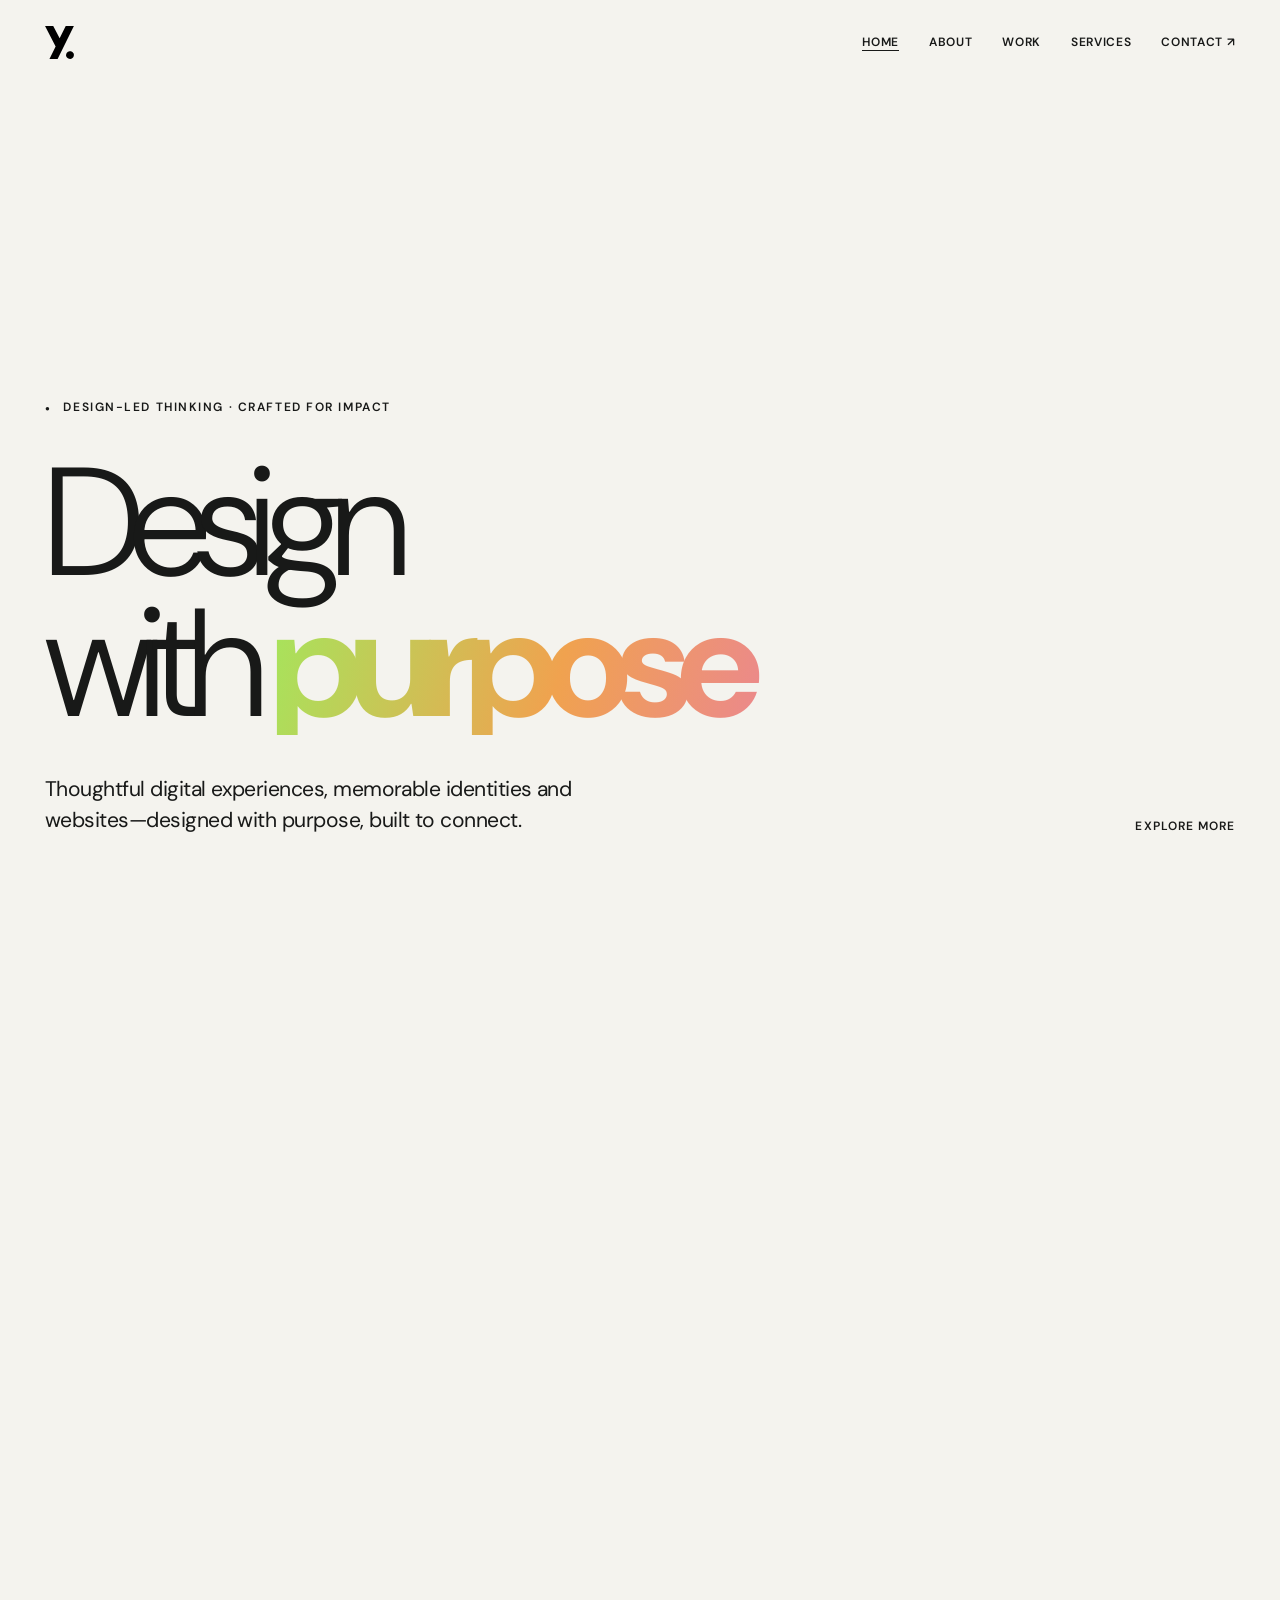
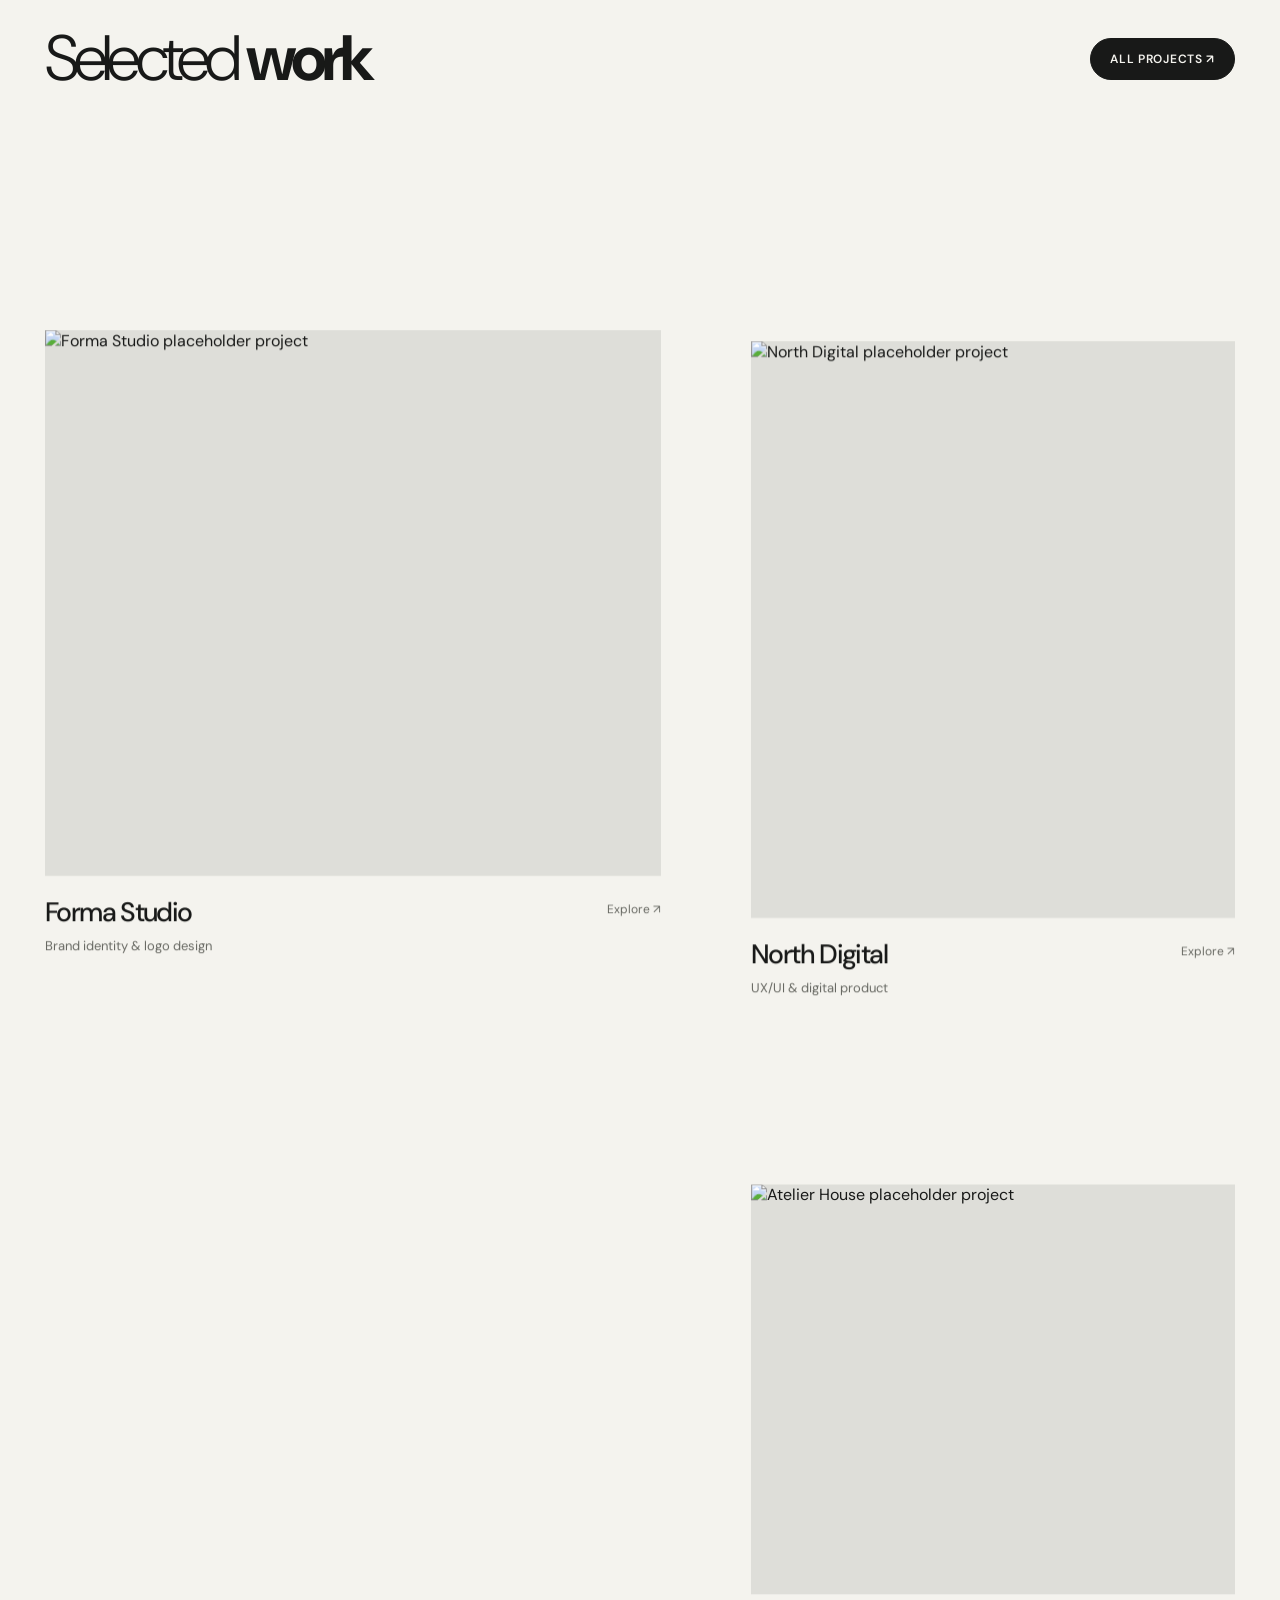
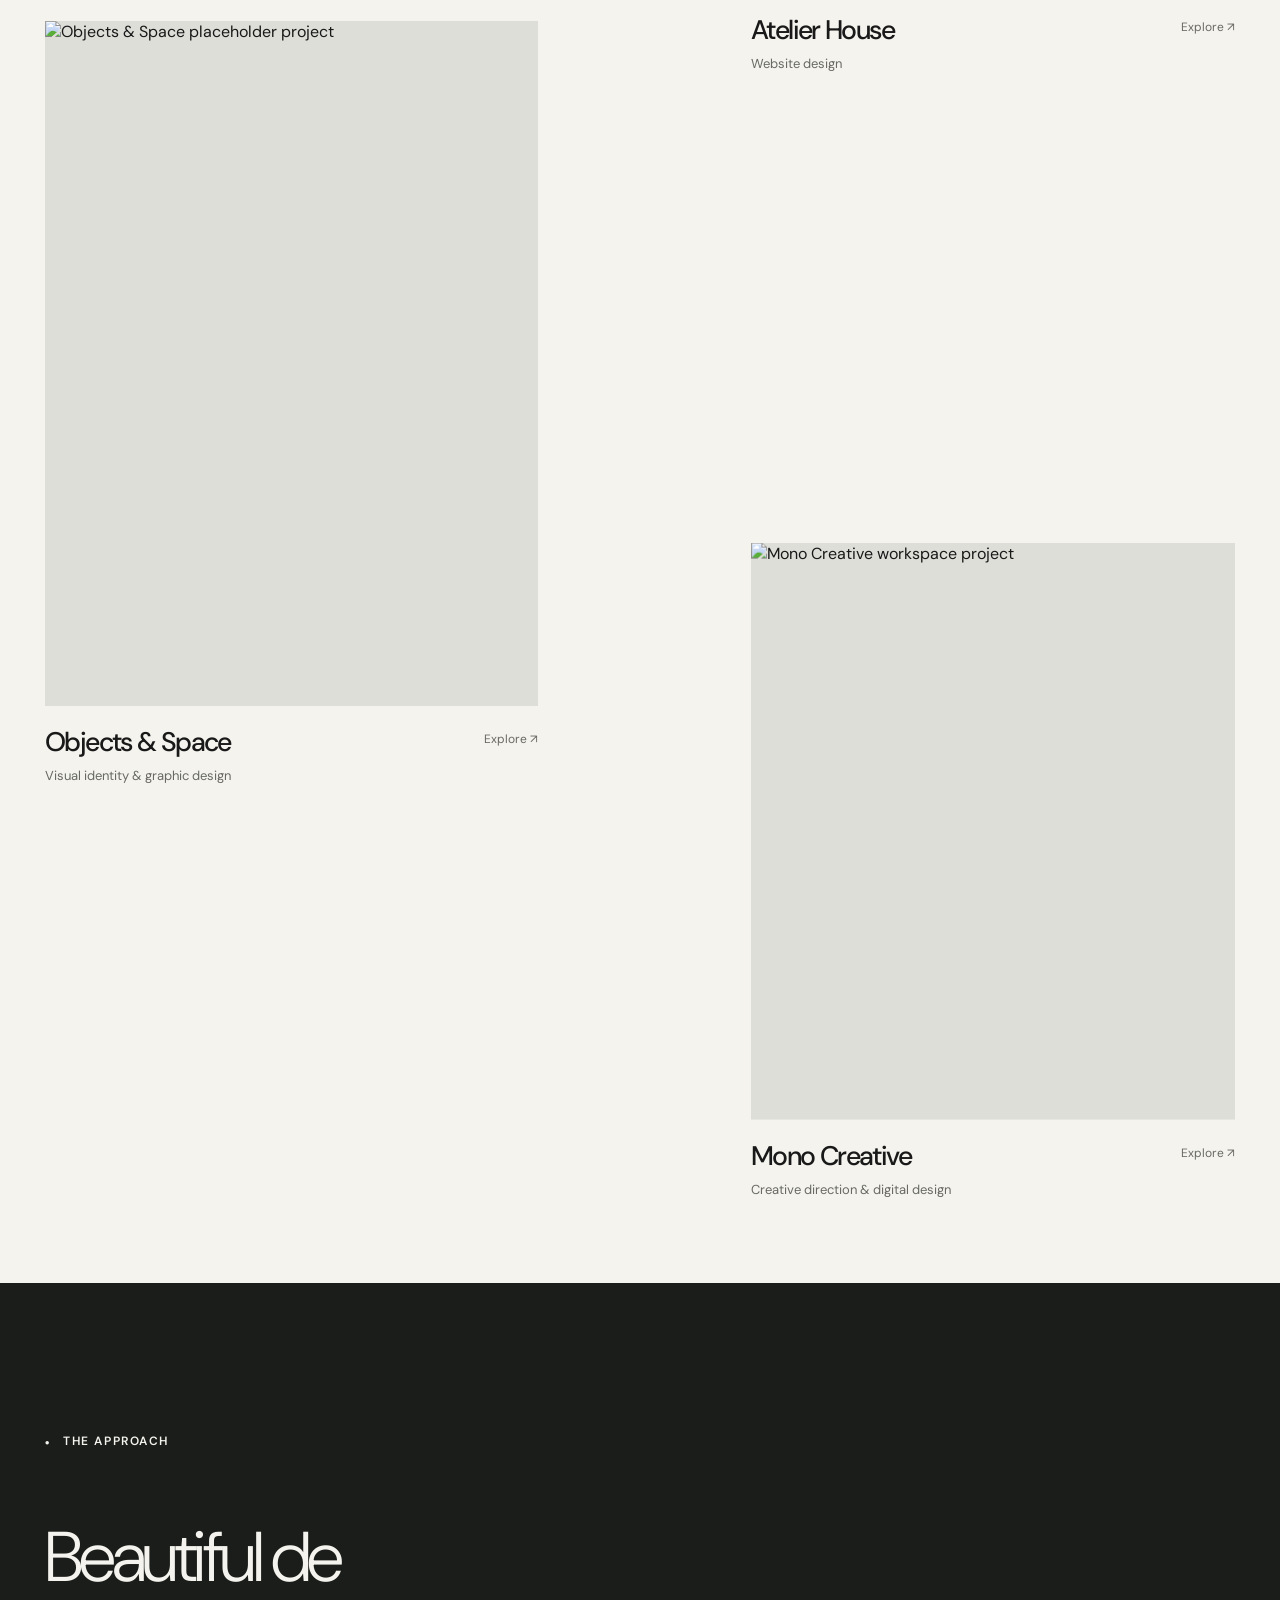
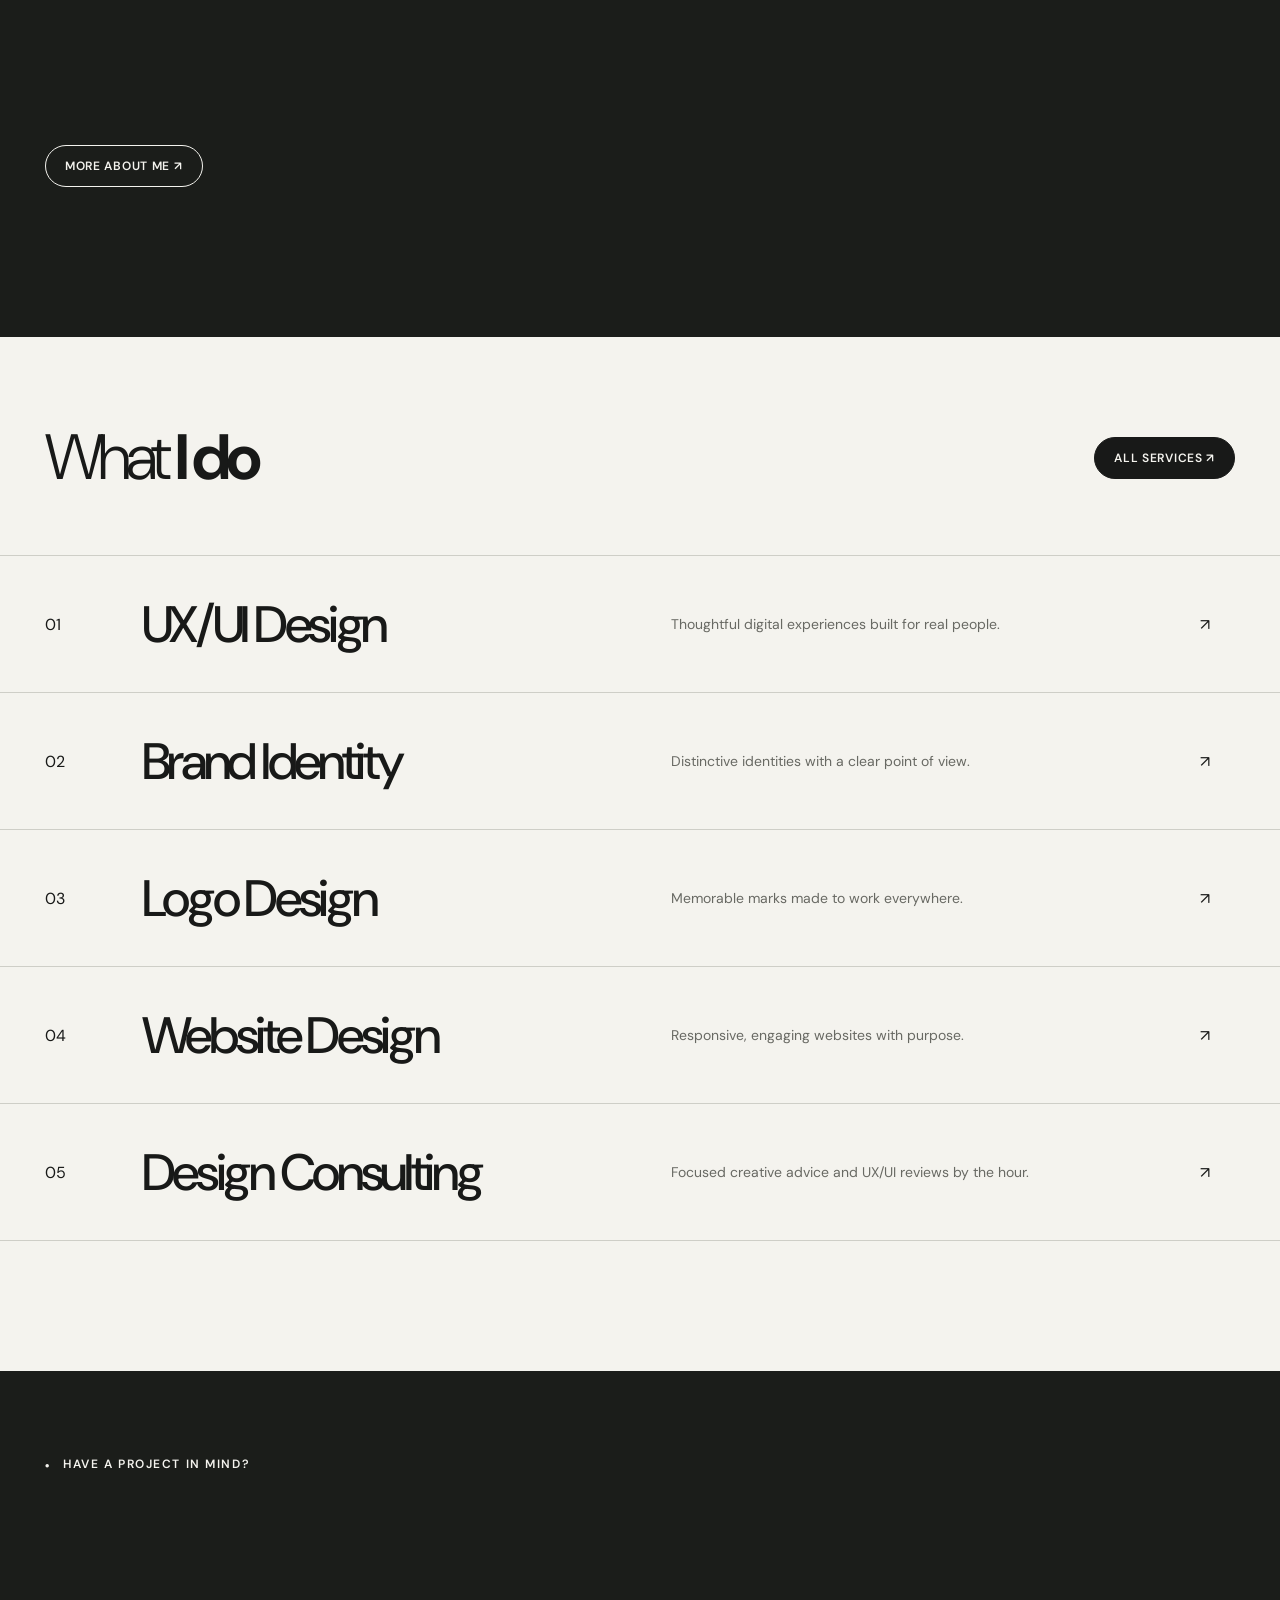
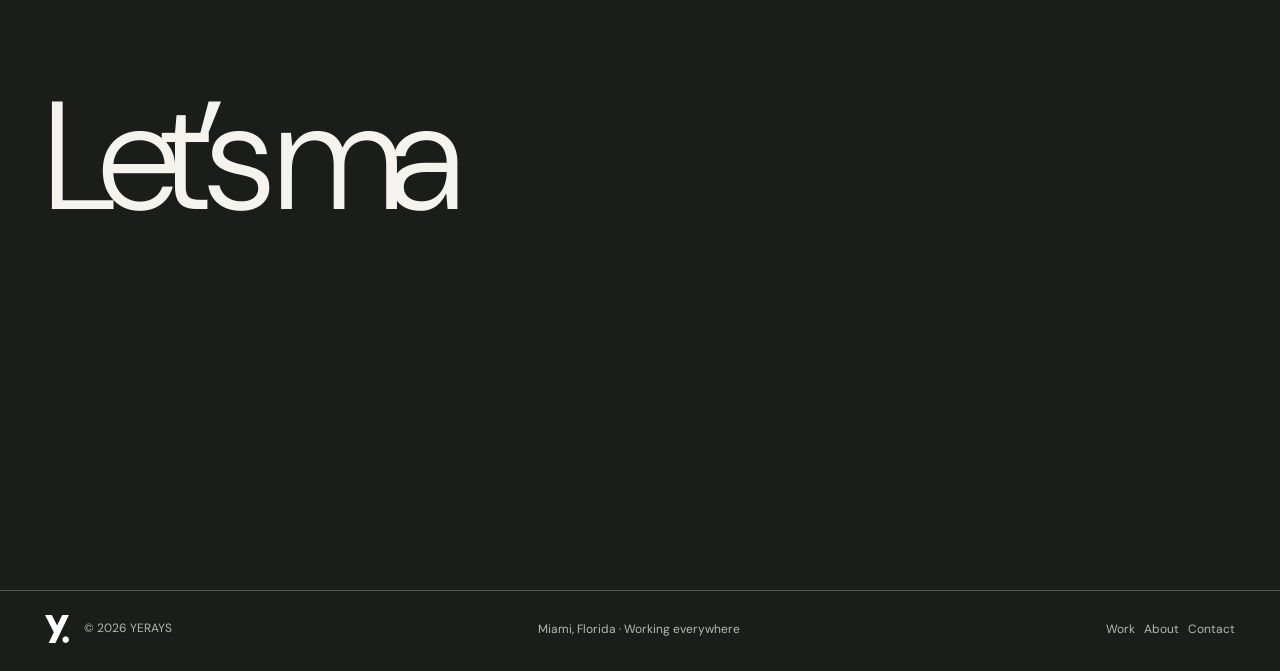
==== commit 28c99cea: "Publish faster video exit and translucent 85 percent lime navigation" ====
--- a/index.html
+++ b/index.html
@@ -1 +1 @@
-<!doctype html><html lang="en"><head><meta charset="utf-8"><meta name="viewport" content="width=device-width,initial-scale=1"><meta name="theme-color" content="#f4f3ee"><title>YERAYS | UX/UI Designer, Branding & Web Design in Miami</title><meta name="description" content="Miami-based Venezuelan UX/UI designer specializing in brand identity, logo design, website design and hourly design consulting."><link rel="stylesheet" href="style.css?v=purpose-happen-only-20261102"></head><body><div class="container"><header class="topbar"><a class="brand" href="index.html" aria-label="YERAYS home"><img src="yerays-logo-black.svg?v=20261102b" alt="YERAYS logo"></a><nav class="nav" id="nav"><a href="index.html" class="active">Home</a><a href="about.html">About</a><a href="work.html">Work</a><a href="services.html">Services</a><a href="contact.html">Contact ↗︎</a></nav><button class="menu-btn" aria-expanded="false" aria-controls="nav" aria-label="Open menu"><span class="menu-icon" aria-hidden="true"><i></i><i></i><i></i></span></button></header></div><main><section class="motion-stage hero-video-experiment" id="explore"><span id="video-reveal" class="video-reveal-anchor" aria-hidden="true"></span><div class="motion-pin"><div class="container hero-overlay"><section class="home-intro"><div class="hero-copy"><div class="eyebrow">Design-led thinking · Crafted for impact</div><h1 class="display hero-cta-heading">Design<br>with <strong class="weight-accent">purpose</strong></h1><p class="hero-summary">Thoughtful digital experiences, memorable identities and websites—designed with purpose, built to connect.</p></div><a class="hero-scroll-cue" href="#video-reveal" aria-label="Scroll to explore my work"><span>Explore more</span></a></section></div><div class="motion-frame"><video autoplay muted loop playsinline webkit-playsinline preload="auto" poster="https://images.unsplash.com/photo-1524758631624-e2822e304c36?auto=format&fit=crop&w=2200&q=85" aria-label="Creative studio and office video placeholder"><source src="https://videos.pexels.com/video-files/8631879/8631879-uhd_3840_2160_25fps.mp4" type="video/mp4"></video><div class="motion-caption"><small>Design / Ideas / Experience</small><strong class="weight-accent">Ideas</strong> made<br>to move.<div class="motion-actions"><a href="work.html" class="motion-link pill">Explore Our Work ↗︎</a></div></div></div></div></section><section class="selected-work-section"><div class="section container"><div class="section-line"><h2>Selected <strong class="weight-accent">work</strong></h2><a href="work.html" class="pill">All projects ↗︎</a></div><div class="feature-grid"><a class="tile large reveal" href="project-forma.html"><div class="tile-visual"><img src="https://images.unsplash.com/photo-1602143407151-7111542de6e8?auto=format&fit=crop&w=1400&q=85" alt="Forma Studio placeholder project" loading="lazy"></div><div class="tile-meta"><h3>Forma Studio</h3><span>Explore ↗︎</span></div><p>Brand identity & logo design</p></a><a class="tile medium reveal" href="project-north.html"><div class="tile-visual"><img src="https://images.unsplash.com/photo-1460925895917-afdab827c52f?auto=format&fit=crop&w=1400&q=85" alt="North Digital placeholder project" loading="lazy"></div><div class="tile-meta"><h3>North Digital</h3><span>Explore ↗︎</span></div><p>UX/UI & digital product</p></a><a class="tile large reveal" href="project-objects.html"><div class="tile-visual"><img src="https://images.unsplash.com/photo-1545235617-9465d2a55698?auto=format&fit=crop&w=1400&q=85" alt="Objects & Space placeholder project" loading="lazy"></div><div class="tile-meta"><h3>Objects & Space</h3><span>Explore ↗︎</span></div><p>Visual identity & graphic design</p></a><a class="tile medium reveal" href="project-atelier.html"><div class="tile-visual"><img src="https://images.unsplash.com/photo-1499951360447-b19be8fe80f5?auto=format&fit=crop&w=1400&q=85" alt="Atelier House placeholder project" loading="lazy"></div><div class="tile-meta"><h3>Atelier House</h3><span>Explore ↗︎</span></div><p>Website design</p></a><a class="tile medium reveal" href="project-mono.html"><div class="tile-visual"><img src="https://images.unsplash.com/photo-1497366754035-f200968a6e72?auto=format&fit=crop&w=1400&q=85" alt="Mono Creative workspace project" loading="lazy"></div><div class="tile-meta"><h3>Mono Creative</h3><span>Explore ↗︎</span></div><p>Creative direction & digital design</p></a></div></div></section><section class="statement"><div class="container"><div class="eyebrow">The approach</div><p class="lede reveal">Beautiful design is just the beginning. <span><strong class="weight-accent">Clarity</strong>, usability and <strong class="weight-accent">character</strong> make it <strong class="weight-accent">matter.</strong></span></p><a class="pill" href="about.html">More about me ↗︎</a></div></section><section class="section container services-home"><div class="section-line"><h2>What <strong class="weight-accent">I do</strong></h2><a class="pill" href="services.html">All services ↗︎</a></div><div class="service-list"><a class="service-row reveal" href="services.html"><span>01</span><h3>UX/UI Design</h3><p>Thoughtful digital experiences built for real people.</p><span class="arrow">↗︎</span></a><a class="service-row reveal" href="services.html"><span>02</span><h3>Brand Identity</h3><p>Distinctive identities with a clear point of view.</p><span class="arrow">↗︎</span></a><a class="service-row reveal" href="services.html"><span>03</span><h3>Logo Design</h3><p>Memorable marks made to work everywhere.</p><span class="arrow">↗︎</span></a><a class="service-row reveal" href="services.html"><span>04</span><h3>Website Design</h3><p>Responsive, engaging websites with purpose.</p><span class="arrow">↗︎</span></a><a class="service-row reveal" href="services.html"><span>05</span><h3>Design Consulting</h3><p>Focused creative advice and UX/UI reviews by the hour.</p><span class="arrow">↗︎</span></a></div></section></main><footer class="footer"><div class="container"><div class="footer-head eyebrow">Have a project in mind?</div><h2><a class="footer-cta" href="contact.html">Let’s make<br>it <strong class="weight-accent">happen</strong> ↗︎</a></h2><div class="footer-bottom"><span><img class="footer-mark" src="yerays-logo-black.svg" alt="YERAYS logo"> © <span data-year>2026</span> YERAYS</span><span>Miami, Florida · Working everywhere</span><span><a href="work.html">Work</a> &nbsp; <a href="about.html">About</a> &nbsp; <a href="contact.html">Contact</a></span></div></div></footer><div class="cursor-tip" aria-hidden="true">Explore<br>case study ↗︎</div><script src="script.js?v=hero-footer-scale-cursor-20261102" defer></script></body></html>+<!doctype html><html lang="en"><head><meta charset="utf-8"><meta name="viewport" content="width=device-width,initial-scale=1"><meta name="theme-color" content="#f4f3ee"><title>YERAYS | UX/UI Designer, Branding & Web Design in Miami</title><meta name="description" content="Miami-based Venezuelan UX/UI designer specializing in brand identity, logo design, website design and hourly design consulting."><link rel="stylesheet" href="style.css?v=natural-video-exit-nav85-20261102"></head><body><div class="container"><header class="topbar"><a class="brand" href="index.html" aria-label="YERAYS home"><img src="yerays-logo-black.svg?v=20261102b" alt="YERAYS logo"></a><nav class="nav" id="nav"><a href="index.html" class="active">Home</a><a href="about.html">About</a><a href="work.html">Work</a><a href="services.html">Services</a><a href="contact.html">Contact ↗︎</a></nav><button class="menu-btn" aria-expanded="false" aria-controls="nav" aria-label="Open menu"><span class="menu-icon" aria-hidden="true"><i></i><i></i><i></i></span></button></header></div><main><section class="motion-stage hero-video-experiment" id="explore"><span id="video-reveal" class="video-reveal-anchor" aria-hidden="true"></span><div class="motion-pin"><div class="container hero-overlay"><section class="home-intro"><div class="hero-copy"><div class="eyebrow">Design-led thinking · Crafted for impact</div><h1 class="display hero-cta-heading">Design<br>with <strong class="weight-accent">purpose</strong></h1><p class="hero-summary">Thoughtful digital experiences, memorable identities and websites—designed with purpose, built to connect.</p></div><a class="hero-scroll-cue" href="#video-reveal" aria-label="Scroll to explore my work"><span>Explore more</span></a></section></div><div class="motion-frame"><video autoplay muted loop playsinline webkit-playsinline preload="auto" poster="https://images.unsplash.com/photo-1524758631624-e2822e304c36?auto=format&fit=crop&w=2200&q=85" aria-label="Creative studio and office video placeholder"><source src="https://videos.pexels.com/video-files/8631879/8631879-uhd_3840_2160_25fps.mp4" type="video/mp4"></video><div class="motion-caption"><small>Design / Ideas / Experience</small><strong class="weight-accent">Ideas</strong> made<br>to move.<div class="motion-actions"><a href="work.html" class="motion-link pill">Explore Our Work ↗︎</a></div></div></div></div></section><section class="selected-work-section"><div class="section container"><div class="section-line"><h2>Selected <strong class="weight-accent">work</strong></h2><a href="work.html" class="pill">All projects ↗︎</a></div><div class="feature-grid"><a class="tile large reveal" href="project-forma.html"><div class="tile-visual"><img src="https://images.unsplash.com/photo-1602143407151-7111542de6e8?auto=format&fit=crop&w=1400&q=85" alt="Forma Studio placeholder project" loading="lazy"></div><div class="tile-meta"><h3>Forma Studio</h3><span>Explore ↗︎</span></div><p>Brand identity & logo design</p></a><a class="tile medium reveal" href="project-north.html"><div class="tile-visual"><img src="https://images.unsplash.com/photo-1460925895917-afdab827c52f?auto=format&fit=crop&w=1400&q=85" alt="North Digital placeholder project" loading="lazy"></div><div class="tile-meta"><h3>North Digital</h3><span>Explore ↗︎</span></div><p>UX/UI & digital product</p></a><a class="tile large reveal" href="project-objects.html"><div class="tile-visual"><img src="https://images.unsplash.com/photo-1545235617-9465d2a55698?auto=format&fit=crop&w=1400&q=85" alt="Objects & Space placeholder project" loading="lazy"></div><div class="tile-meta"><h3>Objects & Space</h3><span>Explore ↗︎</span></div><p>Visual identity & graphic design</p></a><a class="tile medium reveal" href="project-atelier.html"><div class="tile-visual"><img src="https://images.unsplash.com/photo-1499951360447-b19be8fe80f5?auto=format&fit=crop&w=1400&q=85" alt="Atelier House placeholder project" loading="lazy"></div><div class="tile-meta"><h3>Atelier House</h3><span>Explore ↗︎</span></div><p>Website design</p></a><a class="tile medium reveal" href="project-mono.html"><div class="tile-visual"><img src="https://images.unsplash.com/photo-1497366754035-f200968a6e72?auto=format&fit=crop&w=1400&q=85" alt="Mono Creative workspace project" loading="lazy"></div><div class="tile-meta"><h3>Mono Creative</h3><span>Explore ↗︎</span></div><p>Creative direction & digital design</p></a></div></div></section><section class="statement"><div class="container"><div class="eyebrow">The approach</div><p class="lede reveal">Beautiful design is just the beginning. <span><strong class="weight-accent">Clarity</strong>, usability and <strong class="weight-accent">character</strong> make it <strong class="weight-accent">matter.</strong></span></p><a class="pill" href="about.html">More about me ↗︎</a></div></section><section class="section container services-home"><div class="section-line"><h2>What <strong class="weight-accent">I do</strong></h2><a class="pill" href="services.html">All services ↗︎</a></div><div class="service-list"><a class="service-row reveal" href="services.html"><span>01</span><h3>UX/UI Design</h3><p>Thoughtful digital experiences built for real people.</p><span class="arrow">↗︎</span></a><a class="service-row reveal" href="services.html"><span>02</span><h3>Brand Identity</h3><p>Distinctive identities with a clear point of view.</p><span class="arrow">↗︎</span></a><a class="service-row reveal" href="services.html"><span>03</span><h3>Logo Design</h3><p>Memorable marks made to work everywhere.</p><span class="arrow">↗︎</span></a><a class="service-row reveal" href="services.html"><span>04</span><h3>Website Design</h3><p>Responsive, engaging websites with purpose.</p><span class="arrow">↗︎</span></a><a class="service-row reveal" href="services.html"><span>05</span><h3>Design Consulting</h3><p>Focused creative advice and UX/UI reviews by the hour.</p><span class="arrow">↗︎</span></a></div></section></main><footer class="footer"><div class="container"><div class="footer-head eyebrow">Have a project in mind?</div><h2><a class="footer-cta" href="contact.html">Let’s make<br>it <strong class="weight-accent">happen</strong> ↗︎</a></h2><div class="footer-bottom"><span><img class="footer-mark" src="yerays-logo-black.svg" alt="YERAYS logo"> © <span data-year>2026</span> YERAYS</span><span>Miami, Florida · Working everywhere</span><span><a href="work.html">Work</a> &nbsp; <a href="about.html">About</a> &nbsp; <a href="contact.html">Contact</a></span></div></div></footer><div class="cursor-tip" aria-hidden="true">Explore<br>case study ↗︎</div><script src="script.js?v=natural-video-exit-nav85-20261102" defer></script></body></html>
--- a/style.css
+++ b/style.css
@@ -470,3 +470,12 @@
 .statement .lede .weight-accent .type-char{
  color:#f4f3ee!important;-webkit-text-fill-color:#f4f3ee!important;
 }
+
+/* Keep the entrance choreography, but release the pinned video sooner once Ideas lands. */
+.hero-video-experiment.motion-stage{height:335vh}
+@media(max-width:800px){.hero-video-experiment.motion-stage{height:310vh}}
+/* Lighter lime navigation while scrolling: 85% opacity. */
+body>.container:first-child.nav-scrolled{background:rgba(217,246,110,.85)}
+@media(max-width:800px){
+ body>.container:first-child.nav-scrolled .nav{background:rgba(217,246,110,.85)}
+}
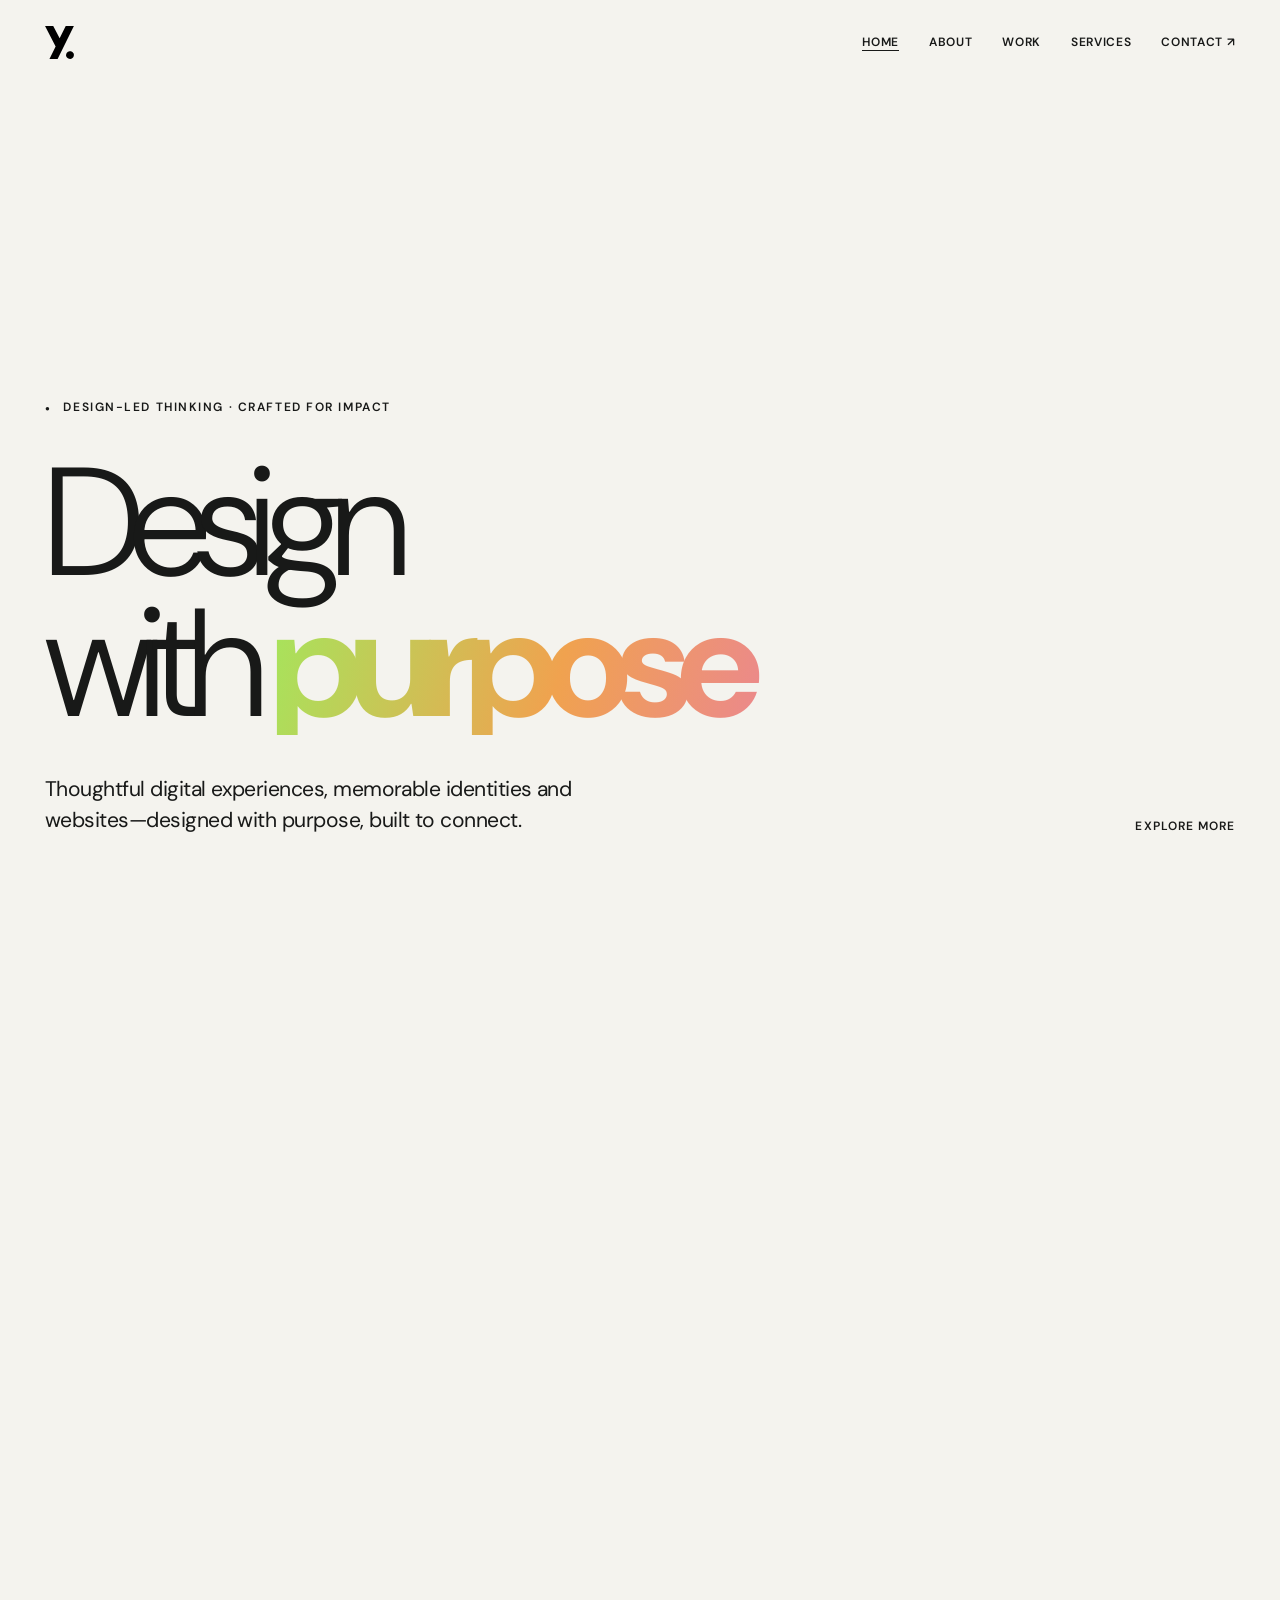
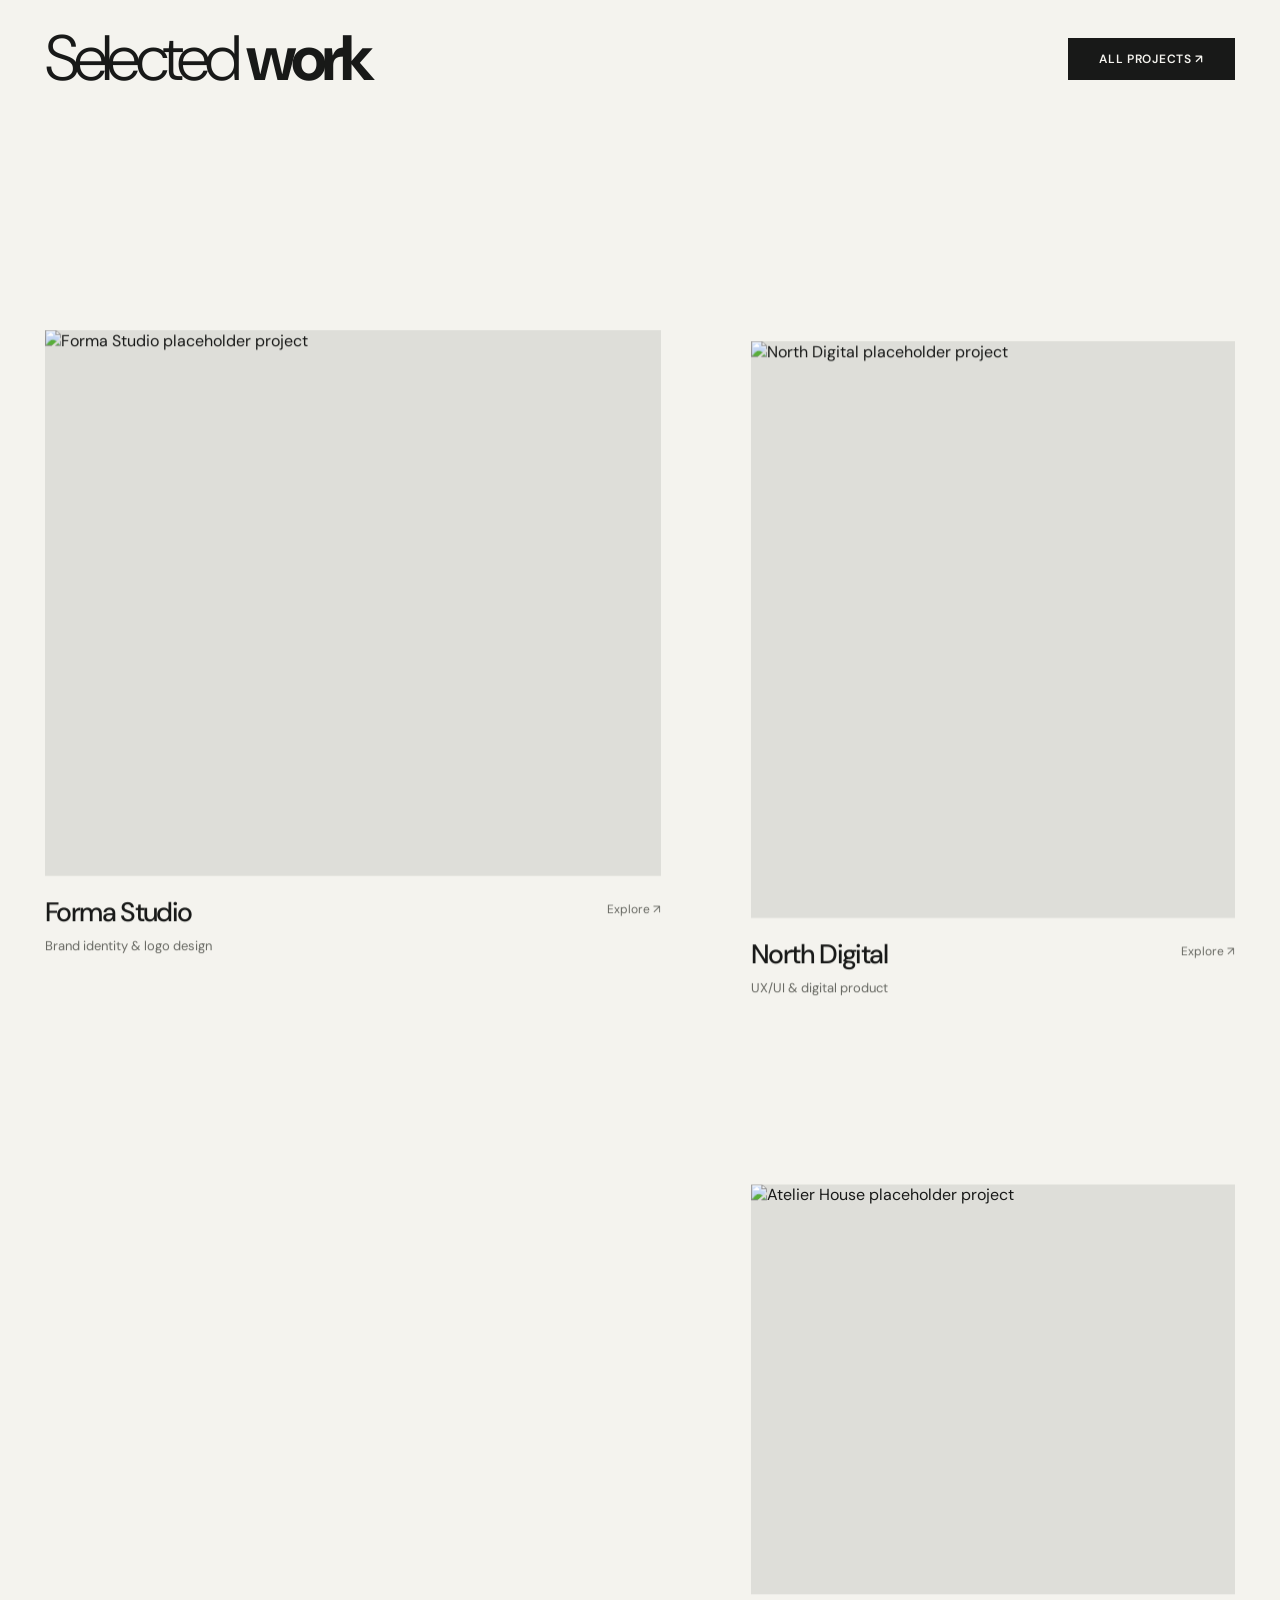
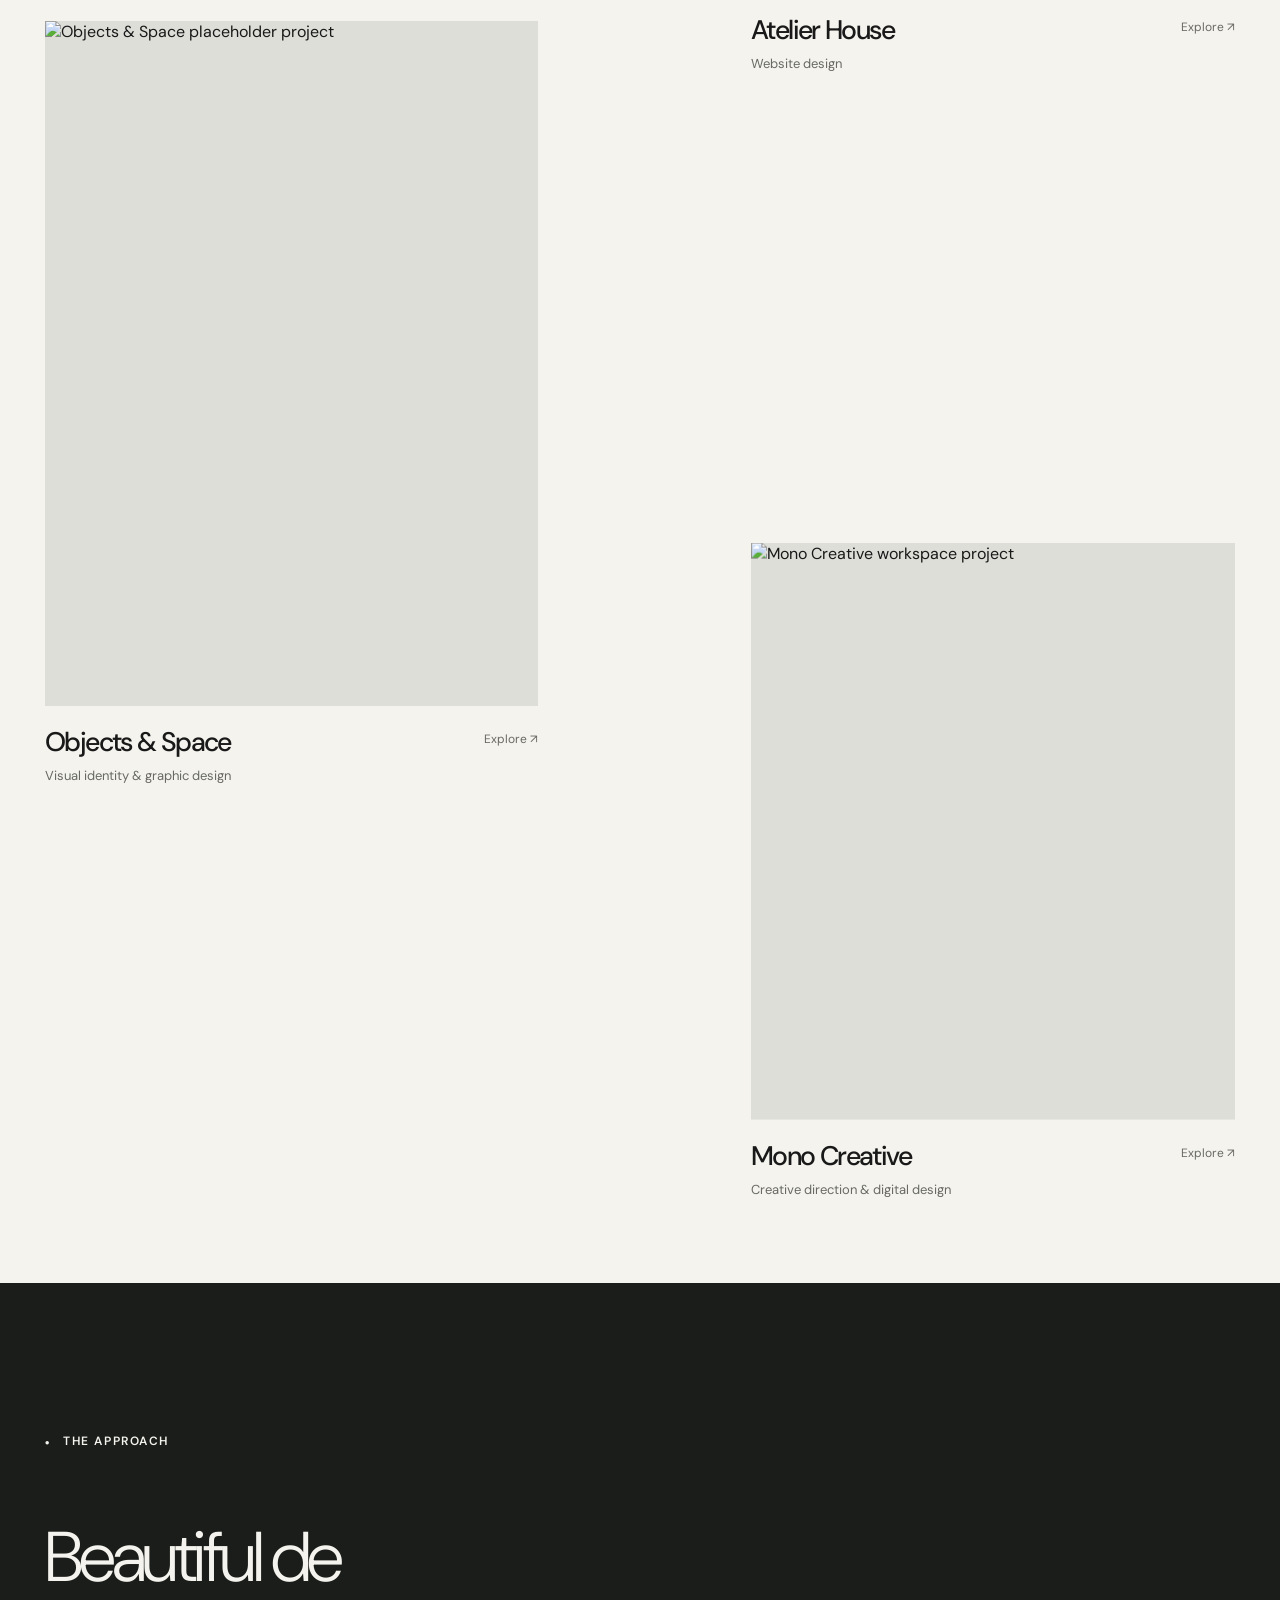
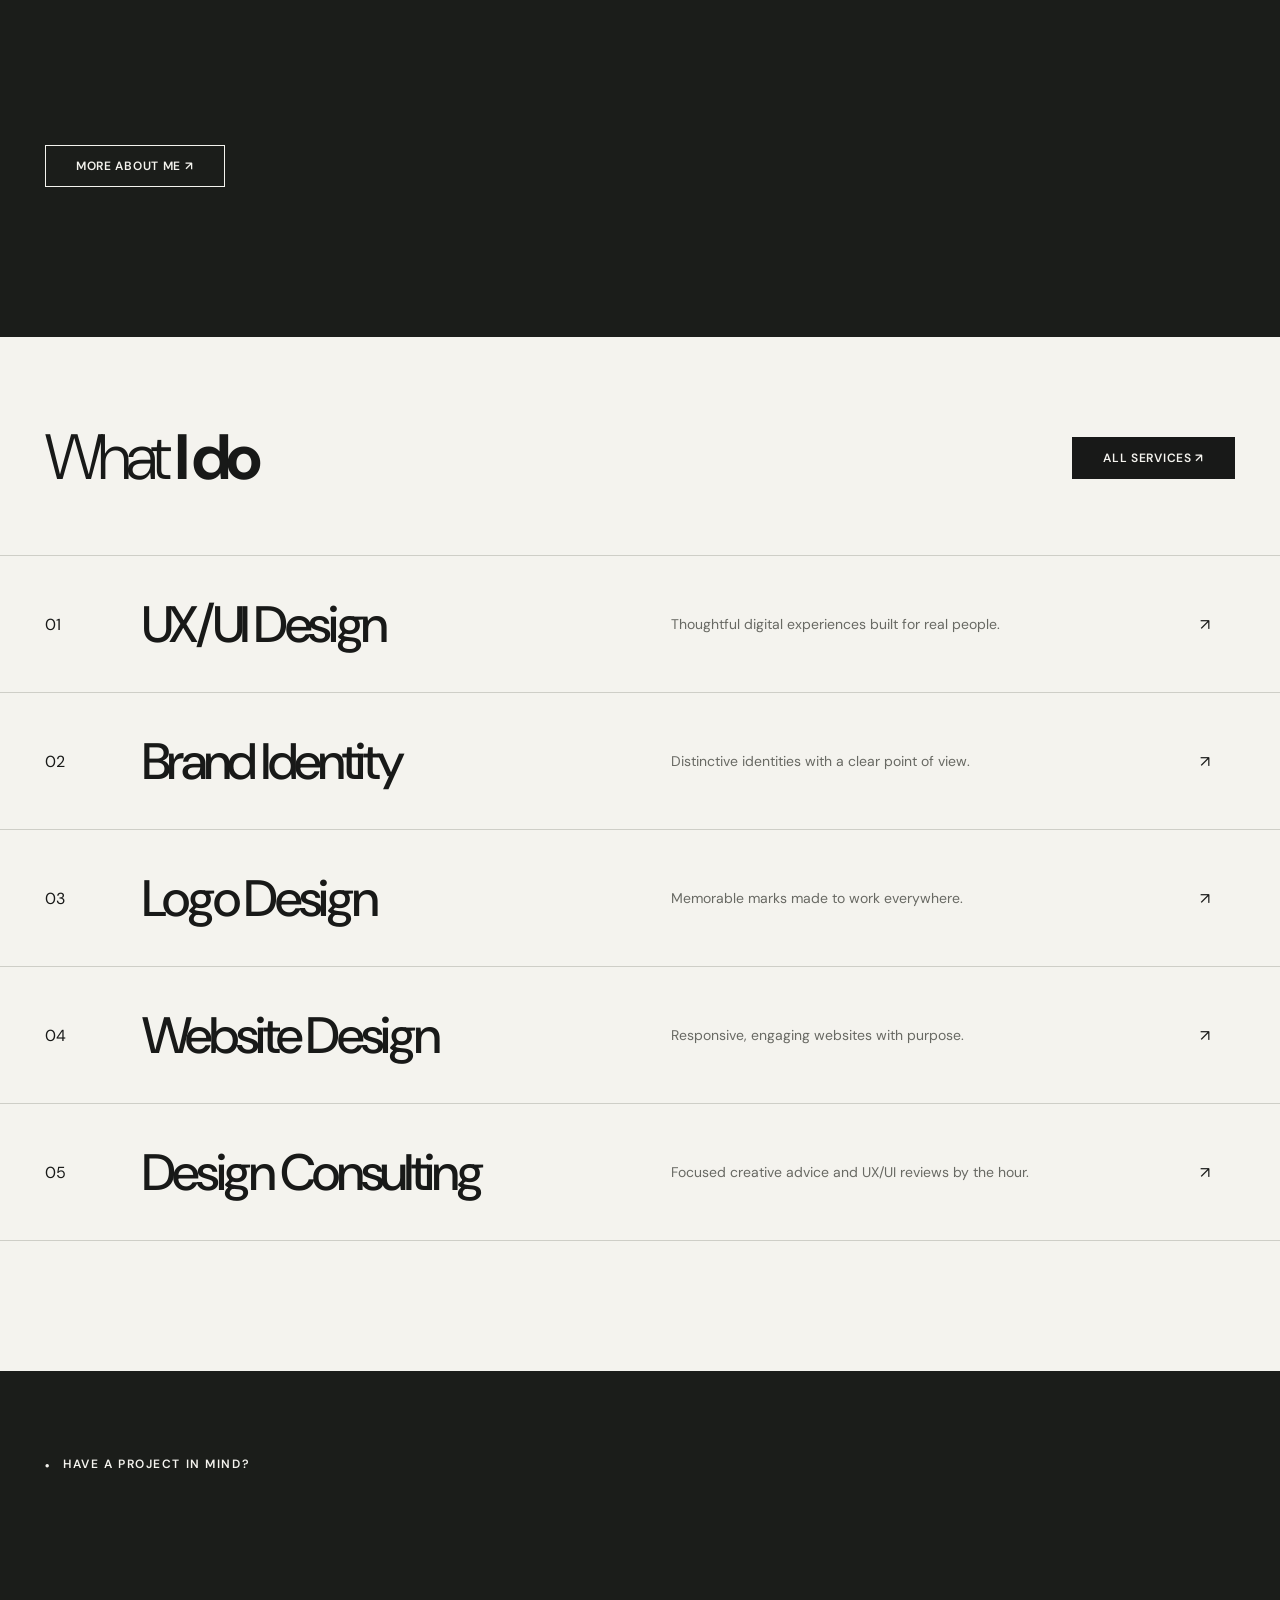
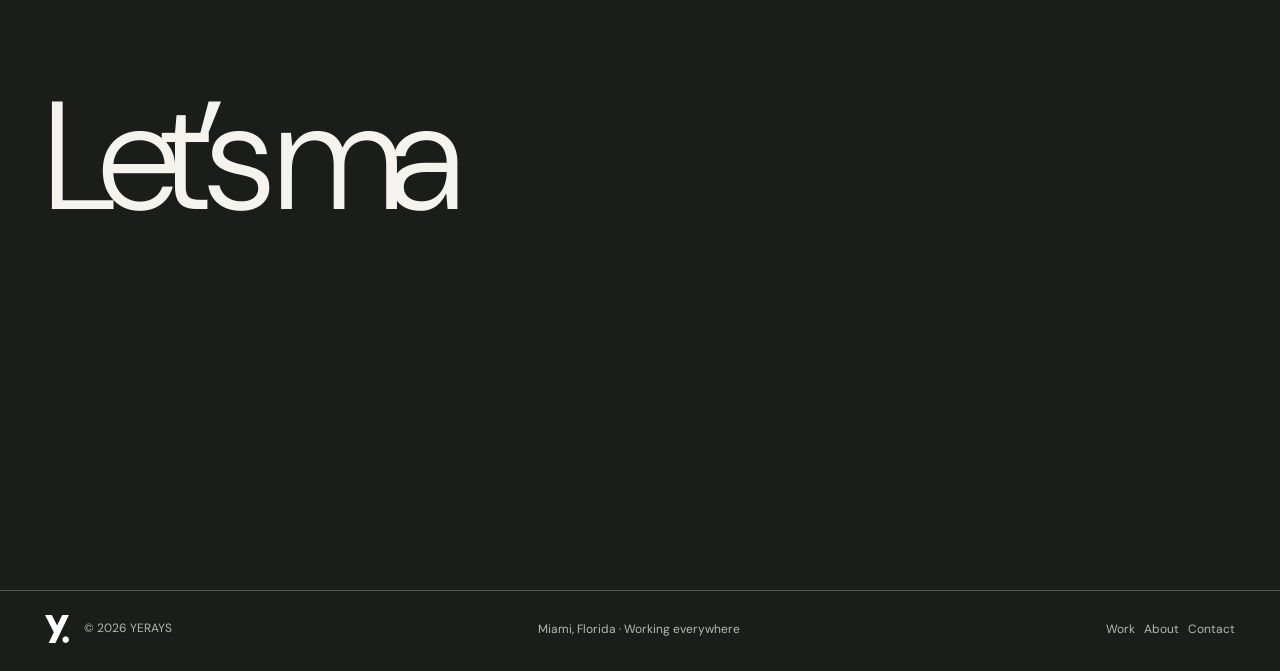
==== commit 08602b4c: "Deploy shared site-wide page styling and squared CTA buttons" ====
--- a/index.html
+++ b/index.html
@@ -1 +1 @@
-<!doctype html><html lang="en"><head><meta charset="utf-8"><meta name="viewport" content="width=device-width,initial-scale=1"><meta name="theme-color" content="#f4f3ee"><title>YERAYS | UX/UI Designer, Branding & Web Design in Miami</title><meta name="description" content="Miami-based Venezuelan UX/UI designer specializing in brand identity, logo design, website design and hourly design consulting."><link rel="stylesheet" href="style.css?v=natural-video-exit-nav85-20261102"></head><body><div class="container"><header class="topbar"><a class="brand" href="index.html" aria-label="YERAYS home"><img src="yerays-logo-black.svg?v=20261102b" alt="YERAYS logo"></a><nav class="nav" id="nav"><a href="index.html" class="active">Home</a><a href="about.html">About</a><a href="work.html">Work</a><a href="services.html">Services</a><a href="contact.html">Contact ↗︎</a></nav><button class="menu-btn" aria-expanded="false" aria-controls="nav" aria-label="Open menu"><span class="menu-icon" aria-hidden="true"><i></i><i></i><i></i></span></button></header></div><main><section class="motion-stage hero-video-experiment" id="explore"><span id="video-reveal" class="video-reveal-anchor" aria-hidden="true"></span><div class="motion-pin"><div class="container hero-overlay"><section class="home-intro"><div class="hero-copy"><div class="eyebrow">Design-led thinking · Crafted for impact</div><h1 class="display hero-cta-heading">Design<br>with <strong class="weight-accent">purpose</strong></h1><p class="hero-summary">Thoughtful digital experiences, memorable identities and websites—designed with purpose, built to connect.</p></div><a class="hero-scroll-cue" href="#video-reveal" aria-label="Scroll to explore my work"><span>Explore more</span></a></section></div><div class="motion-frame"><video autoplay muted loop playsinline webkit-playsinline preload="auto" poster="https://images.unsplash.com/photo-1524758631624-e2822e304c36?auto=format&fit=crop&w=2200&q=85" aria-label="Creative studio and office video placeholder"><source src="https://videos.pexels.com/video-files/8631879/8631879-uhd_3840_2160_25fps.mp4" type="video/mp4"></video><div class="motion-caption"><small>Design / Ideas / Experience</small><strong class="weight-accent">Ideas</strong> made<br>to move.<div class="motion-actions"><a href="work.html" class="motion-link pill">Explore Our Work ↗︎</a></div></div></div></div></section><section class="selected-work-section"><div class="section container"><div class="section-line"><h2>Selected <strong class="weight-accent">work</strong></h2><a href="work.html" class="pill">All projects ↗︎</a></div><div class="feature-grid"><a class="tile large reveal" href="project-forma.html"><div class="tile-visual"><img src="https://images.unsplash.com/photo-1602143407151-7111542de6e8?auto=format&fit=crop&w=1400&q=85" alt="Forma Studio placeholder project" loading="lazy"></div><div class="tile-meta"><h3>Forma Studio</h3><span>Explore ↗︎</span></div><p>Brand identity & logo design</p></a><a class="tile medium reveal" href="project-north.html"><div class="tile-visual"><img src="https://images.unsplash.com/photo-1460925895917-afdab827c52f?auto=format&fit=crop&w=1400&q=85" alt="North Digital placeholder project" loading="lazy"></div><div class="tile-meta"><h3>North Digital</h3><span>Explore ↗︎</span></div><p>UX/UI & digital product</p></a><a class="tile large reveal" href="project-objects.html"><div class="tile-visual"><img src="https://images.unsplash.com/photo-1545235617-9465d2a55698?auto=format&fit=crop&w=1400&q=85" alt="Objects & Space placeholder project" loading="lazy"></div><div class="tile-meta"><h3>Objects & Space</h3><span>Explore ↗︎</span></div><p>Visual identity & graphic design</p></a><a class="tile medium reveal" href="project-atelier.html"><div class="tile-visual"><img src="https://images.unsplash.com/photo-1499951360447-b19be8fe80f5?auto=format&fit=crop&w=1400&q=85" alt="Atelier House placeholder project" loading="lazy"></div><div class="tile-meta"><h3>Atelier House</h3><span>Explore ↗︎</span></div><p>Website design</p></a><a class="tile medium reveal" href="project-mono.html"><div class="tile-visual"><img src="https://images.unsplash.com/photo-1497366754035-f200968a6e72?auto=format&fit=crop&w=1400&q=85" alt="Mono Creative workspace project" loading="lazy"></div><div class="tile-meta"><h3>Mono Creative</h3><span>Explore ↗︎</span></div><p>Creative direction & digital design</p></a></div></div></section><section class="statement"><div class="container"><div class="eyebrow">The approach</div><p class="lede reveal">Beautiful design is just the beginning. <span><strong class="weight-accent">Clarity</strong>, usability and <strong class="weight-accent">character</strong> make it <strong class="weight-accent">matter.</strong></span></p><a class="pill" href="about.html">More about me ↗︎</a></div></section><section class="section container services-home"><div class="section-line"><h2>What <strong class="weight-accent">I do</strong></h2><a class="pill" href="services.html">All services ↗︎</a></div><div class="service-list"><a class="service-row reveal" href="services.html"><span>01</span><h3>UX/UI Design</h3><p>Thoughtful digital experiences built for real people.</p><span class="arrow">↗︎</span></a><a class="service-row reveal" href="services.html"><span>02</span><h3>Brand Identity</h3><p>Distinctive identities with a clear point of view.</p><span class="arrow">↗︎</span></a><a class="service-row reveal" href="services.html"><span>03</span><h3>Logo Design</h3><p>Memorable marks made to work everywhere.</p><span class="arrow">↗︎</span></a><a class="service-row reveal" href="services.html"><span>04</span><h3>Website Design</h3><p>Responsive, engaging websites with purpose.</p><span class="arrow">↗︎</span></a><a class="service-row reveal" href="services.html"><span>05</span><h3>Design Consulting</h3><p>Focused creative advice and UX/UI reviews by the hour.</p><span class="arrow">↗︎</span></a></div></section></main><footer class="footer"><div class="container"><div class="footer-head eyebrow">Have a project in mind?</div><h2><a class="footer-cta" href="contact.html">Let’s make<br>it <strong class="weight-accent">happen</strong> ↗︎</a></h2><div class="footer-bottom"><span><img class="footer-mark" src="yerays-logo-black.svg" alt="YERAYS logo"> © <span data-year>2026</span> YERAYS</span><span>Miami, Florida · Working everywhere</span><span><a href="work.html">Work</a> &nbsp; <a href="about.html">About</a> &nbsp; <a href="contact.html">Contact</a></span></div></div></footer><div class="cursor-tip" aria-hidden="true">Explore<br>case study ↗︎</div><script src="script.js?v=natural-video-exit-nav85-20261102" defer></script></body></html>+<!doctype html><html lang="en"><head><meta charset="utf-8"><meta name="viewport" content="width=device-width,initial-scale=1"><meta name="theme-color" content="#f4f3ee"><title>YERAYS | UX/UI Designer, Branding & Web Design in Miami</title><meta name="description" content="Miami-based Venezuelan UX/UI designer specializing in brand identity, logo design, website design and hourly design consulting."><link rel="stylesheet" href="style.css?v=sitewide-unified-20261102"></head><body><div class="container"><header class="topbar"><a class="brand" href="index.html" aria-label="YERAYS home"><img src="yerays-logo-black.svg?v=20261102b" alt="YERAYS logo"></a><nav class="nav" id="nav"><a href="index.html" class="active">Home</a><a href="about.html">About</a><a href="work.html">Work</a><a href="services.html">Services</a><a href="contact.html">Contact ↗︎</a></nav><button class="menu-btn" aria-expanded="false" aria-controls="nav" aria-label="Open menu"><span class="menu-icon" aria-hidden="true"><i></i><i></i><i></i></span></button></header></div><main><section class="motion-stage hero-video-experiment" id="explore"><span id="video-reveal" class="video-reveal-anchor" aria-hidden="true"></span><div class="motion-pin"><div class="container hero-overlay"><section class="home-intro"><div class="hero-copy"><div class="eyebrow">Design-led thinking · Crafted for impact</div><h1 class="display hero-cta-heading">Design<br>with <strong class="weight-accent">purpose</strong></h1><p class="hero-summary">Thoughtful digital experiences, memorable identities and websites—designed with purpose, built to connect.</p></div><a class="hero-scroll-cue" href="#video-reveal" aria-label="Scroll to explore my work"><span>Explore more</span></a></section></div><div class="motion-frame"><video autoplay muted loop playsinline webkit-playsinline preload="auto" poster="https://images.unsplash.com/photo-1524758631624-e2822e304c36?auto=format&fit=crop&w=2200&q=85" aria-label="Creative studio and office video placeholder"><source src="https://videos.pexels.com/video-files/8631879/8631879-uhd_3840_2160_25fps.mp4" type="video/mp4"></video><div class="motion-caption"><small>Design / Ideas / Experience</small><strong class="weight-accent">Ideas</strong> made<br>to move.<div class="motion-actions"><a href="work.html" class="motion-link pill">Explore Our Work ↗︎</a></div></div></div></div></section><section class="selected-work-section"><div class="section container"><div class="section-line"><h2>Selected <strong class="weight-accent">work</strong></h2><a href="work.html" class="pill">All projects ↗︎</a></div><div class="feature-grid"><a class="tile large reveal" href="project-forma.html"><div class="tile-visual"><img src="https://images.unsplash.com/photo-1602143407151-7111542de6e8?auto=format&fit=crop&w=1400&q=85" alt="Forma Studio placeholder project" loading="lazy"></div><div class="tile-meta"><h3>Forma Studio</h3><span>Explore ↗︎</span></div><p>Brand identity & logo design</p></a><a class="tile medium reveal" href="project-north.html"><div class="tile-visual"><img src="https://images.unsplash.com/photo-1460925895917-afdab827c52f?auto=format&fit=crop&w=1400&q=85" alt="North Digital placeholder project" loading="lazy"></div><div class="tile-meta"><h3>North Digital</h3><span>Explore ↗︎</span></div><p>UX/UI & digital product</p></a><a class="tile large reveal" href="project-objects.html"><div class="tile-visual"><img src="https://images.unsplash.com/photo-1545235617-9465d2a55698?auto=format&fit=crop&w=1400&q=85" alt="Objects & Space placeholder project" loading="lazy"></div><div class="tile-meta"><h3>Objects & Space</h3><span>Explore ↗︎</span></div><p>Visual identity & graphic design</p></a><a class="tile medium reveal" href="project-atelier.html"><div class="tile-visual"><img src="https://images.unsplash.com/photo-1499951360447-b19be8fe80f5?auto=format&fit=crop&w=1400&q=85" alt="Atelier House placeholder project" loading="lazy"></div><div class="tile-meta"><h3>Atelier House</h3><span>Explore ↗︎</span></div><p>Website design</p></a><a class="tile medium reveal" href="project-mono.html"><div class="tile-visual"><img src="https://images.unsplash.com/photo-1497366754035-f200968a6e72?auto=format&fit=crop&w=1400&q=85" alt="Mono Creative workspace project" loading="lazy"></div><div class="tile-meta"><h3>Mono Creative</h3><span>Explore ↗︎</span></div><p>Creative direction & digital design</p></a></div></div></section><section class="statement"><div class="container"><div class="eyebrow">The approach</div><p class="lede reveal">Beautiful design is just the beginning. <span><strong class="weight-accent">Clarity</strong>, usability and <strong class="weight-accent">character</strong> make it <strong class="weight-accent">matter.</strong></span></p><a class="pill" href="about.html">More about me ↗︎</a></div></section><section class="section container services-home"><div class="section-line"><h2>What <strong class="weight-accent">I do</strong></h2><a class="pill" href="services.html">All services ↗︎</a></div><div class="service-list"><a class="service-row reveal" href="services.html"><span>01</span><h3>UX/UI Design</h3><p>Thoughtful digital experiences built for real people.</p><span class="arrow">↗︎</span></a><a class="service-row reveal" href="services.html"><span>02</span><h3>Brand Identity</h3><p>Distinctive identities with a clear point of view.</p><span class="arrow">↗︎</span></a><a class="service-row reveal" href="services.html"><span>03</span><h3>Logo Design</h3><p>Memorable marks made to work everywhere.</p><span class="arrow">↗︎</span></a><a class="service-row reveal" href="services.html"><span>04</span><h3>Website Design</h3><p>Responsive, engaging websites with purpose.</p><span class="arrow">↗︎</span></a><a class="service-row reveal" href="services.html"><span>05</span><h3>Design Consulting</h3><p>Focused creative advice and UX/UI reviews by the hour.</p><span class="arrow">↗︎</span></a></div></section></main><footer class="footer"><div class="container"><div class="footer-head eyebrow">Have a project in mind?</div><h2><a class="footer-cta" href="contact.html">Let’s make<br>it <strong class="weight-accent">happen</strong> ↗︎</a></h2><div class="footer-bottom"><span><img class="footer-mark" src="yerays-logo-black.svg" alt="YERAYS logo"> © <span data-year>2026</span> YERAYS</span><span>Miami, Florida · Working everywhere</span><span><a href="work.html">Work</a> &nbsp; <a href="about.html">About</a> &nbsp; <a href="contact.html">Contact</a></span></div></div></footer><div class="cursor-tip" aria-hidden="true">Explore<br>case study ↗︎</div><script src="script.js?v=sitewide-unified-20261102" defer></script></body></html>
--- a/style.css
+++ b/style.css
@@ -479,3 +479,28 @@
 @media(max-width:800px){
  body>.container:first-child.nav-scrolled .nav{background:rgba(217,246,110,.85)}
 }
+
+/* Unified editorial page headings: light lead-in, bold animated accent. */
+.page-head .display{font-weight:300}
+.page-head .display .weight-accent{font-weight:700}
+.page-head .display .page-gradient{
+ display:inline-block;box-sizing:content-box;padding-right:.13em;
+ background-image:var(--word-spectrum)!important;
+ background-size:360% 100%!important;
+ background-position:0% 50%;
+ background-repeat:no-repeat;
+ -webkit-background-clip:text!important;background-clip:text!important;
+ color:transparent!important;-webkit-text-fill-color:transparent!important;
+ animation:word-spectrum 4.5s ease-in-out infinite alternate!important;
+}
+@media(prefers-reduced-motion:reduce){.page-head .display .page-gradient{animation:none!important}}
+/* Work project field uses the same cream-to-lime scroll transition as Home. */
+.work-main{isolation:isolate;position:relative}
+.work-main .section{position:relative;z-index:1}
+/* Square, roomier controls throughout the site; keep the hamburger and cursor unchanged. */
+.pill,.motion-link,.motion-caption .motion-link.pill,.filter,
+.contact-form button,button[type="submit"]:not(.menu-btn){
+ border-radius:0!important;
+ padding-left:30px!important;padding-right:30px!important;
+}
+.motion-caption .motion-link.pill{padding-left:30px!important;padding-right:30px!important}
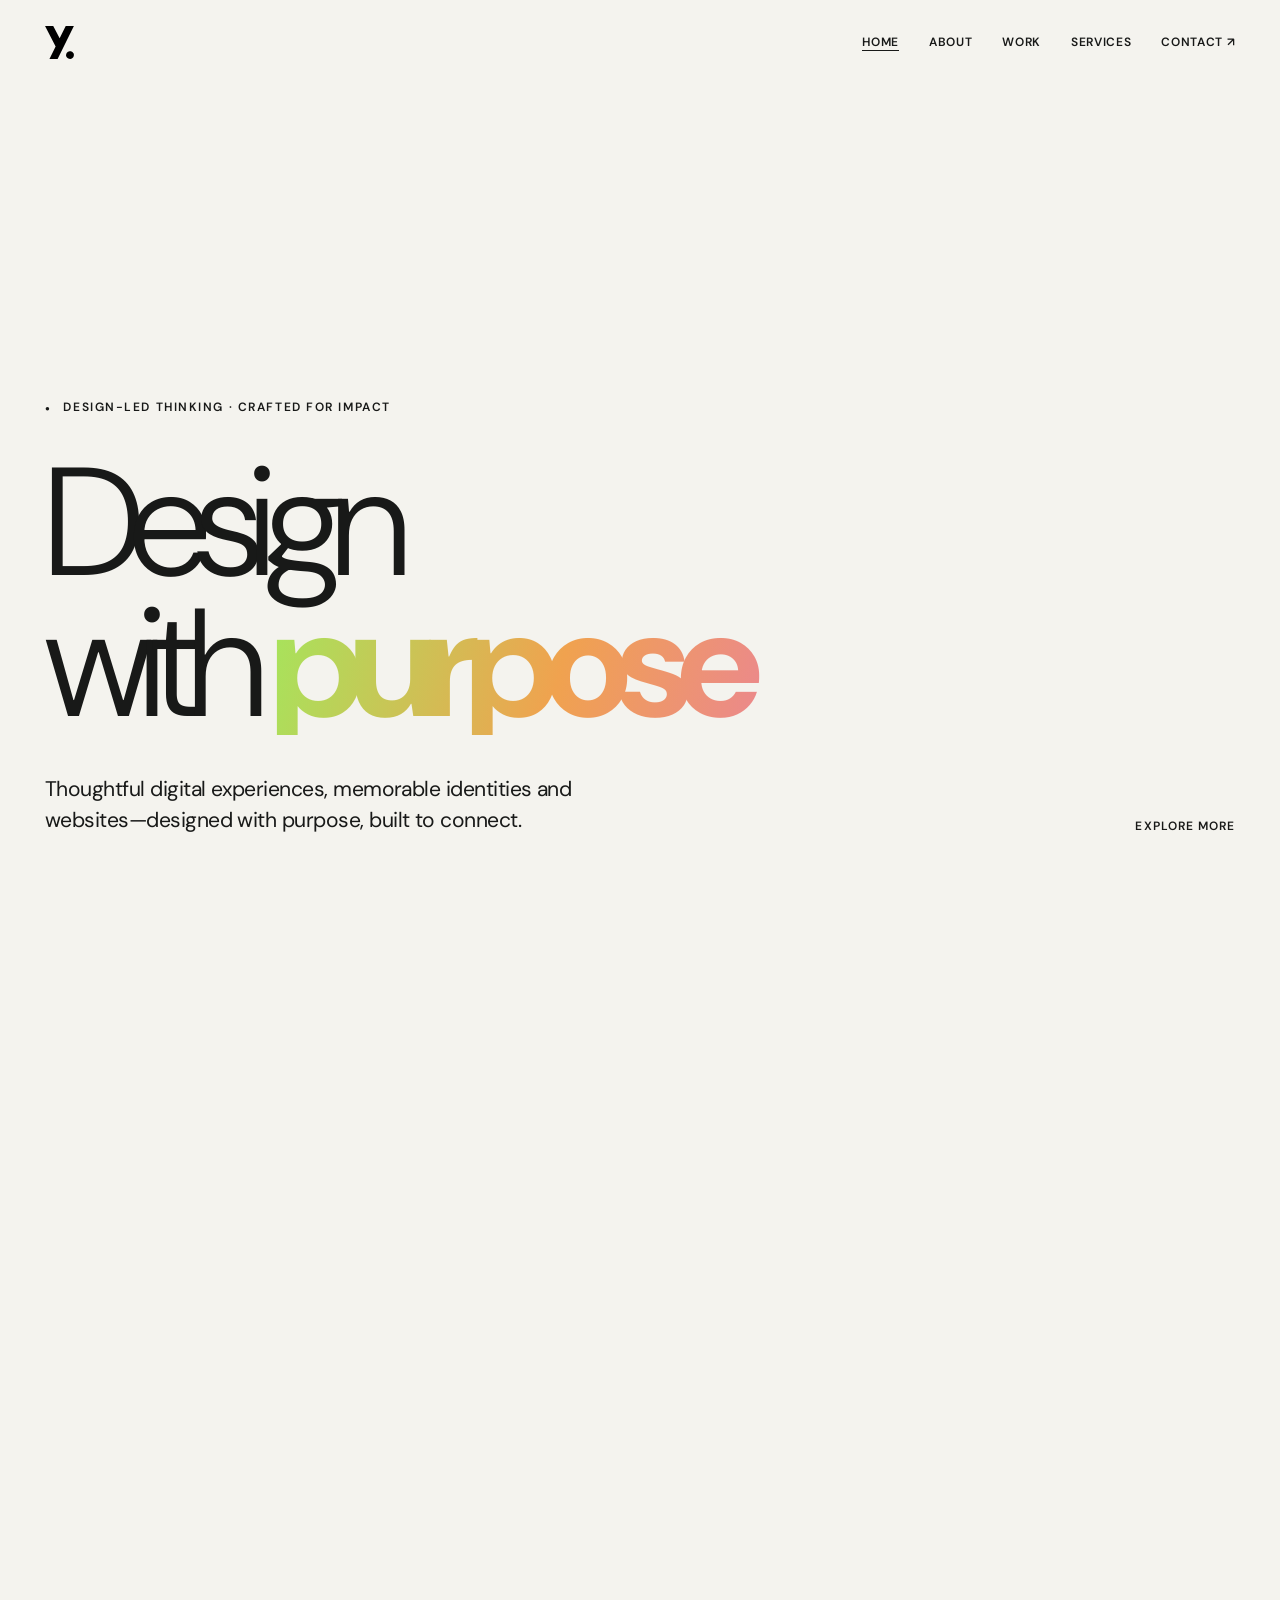
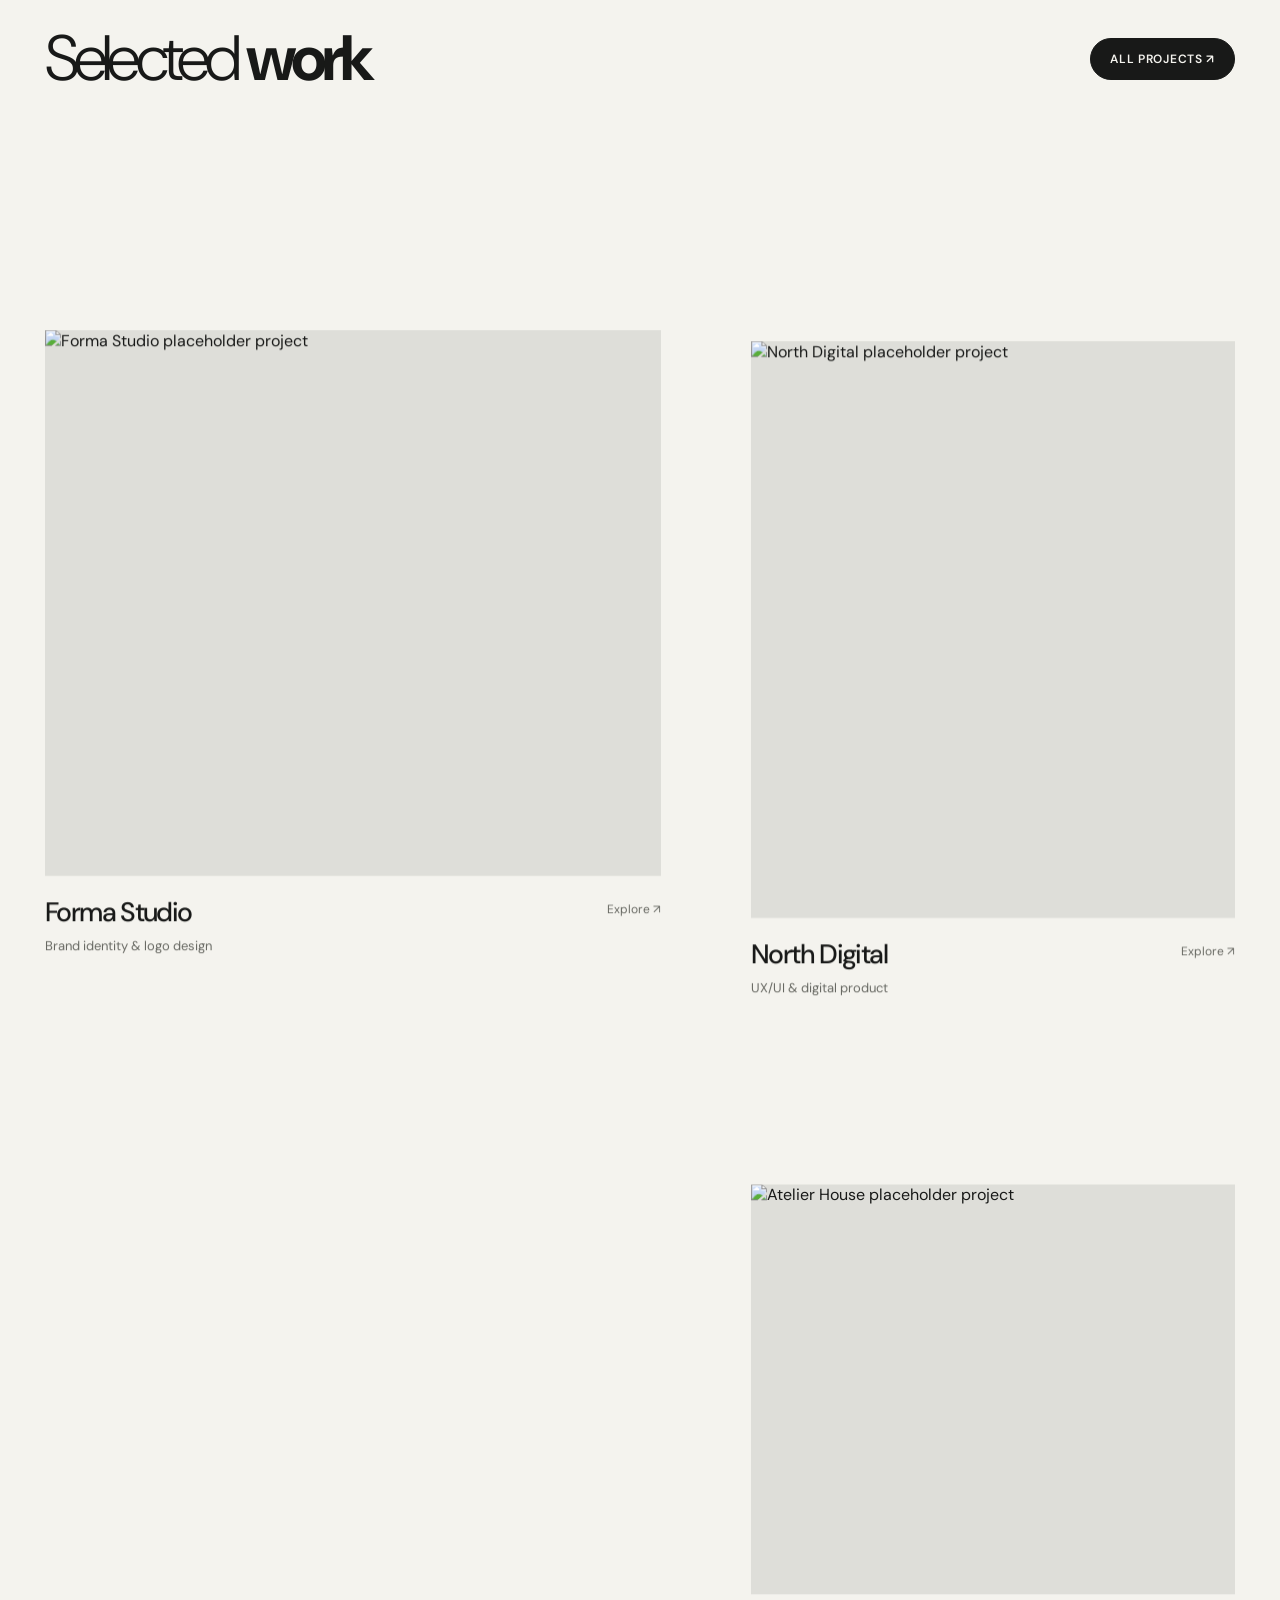
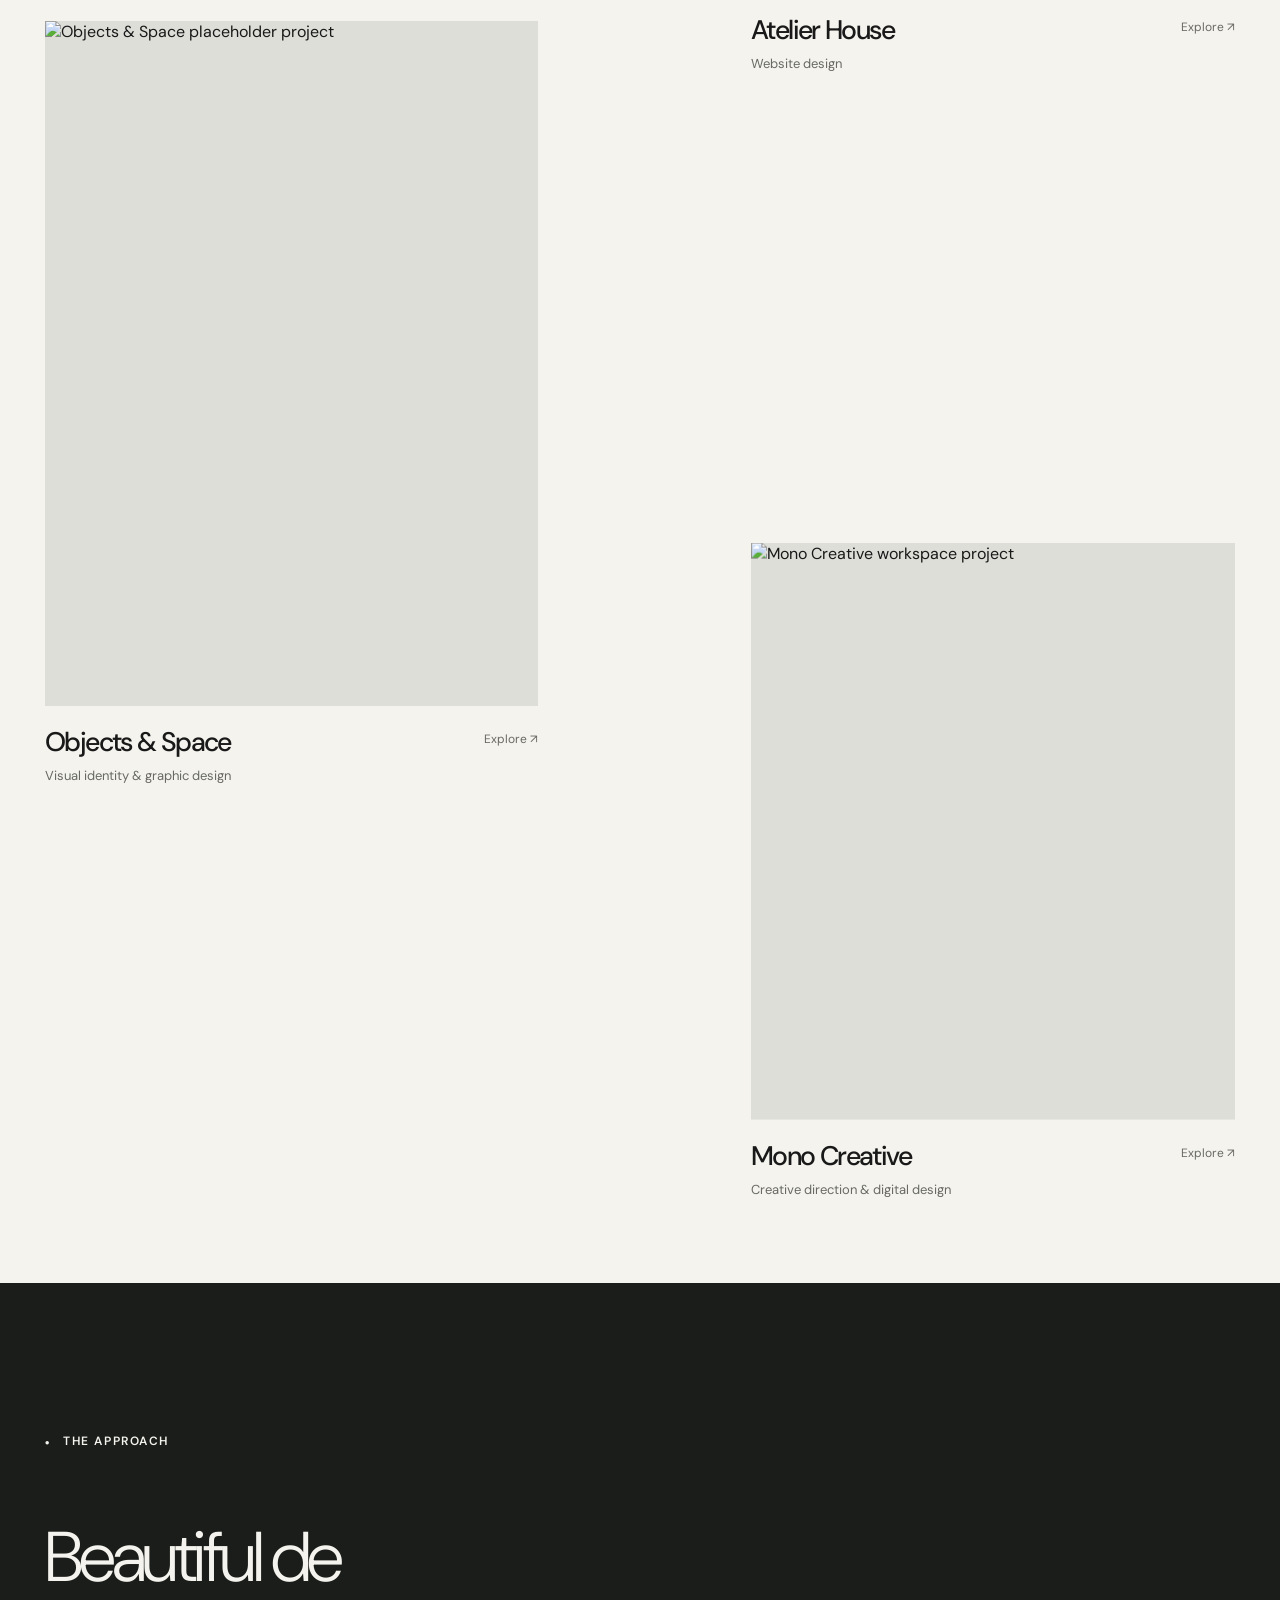
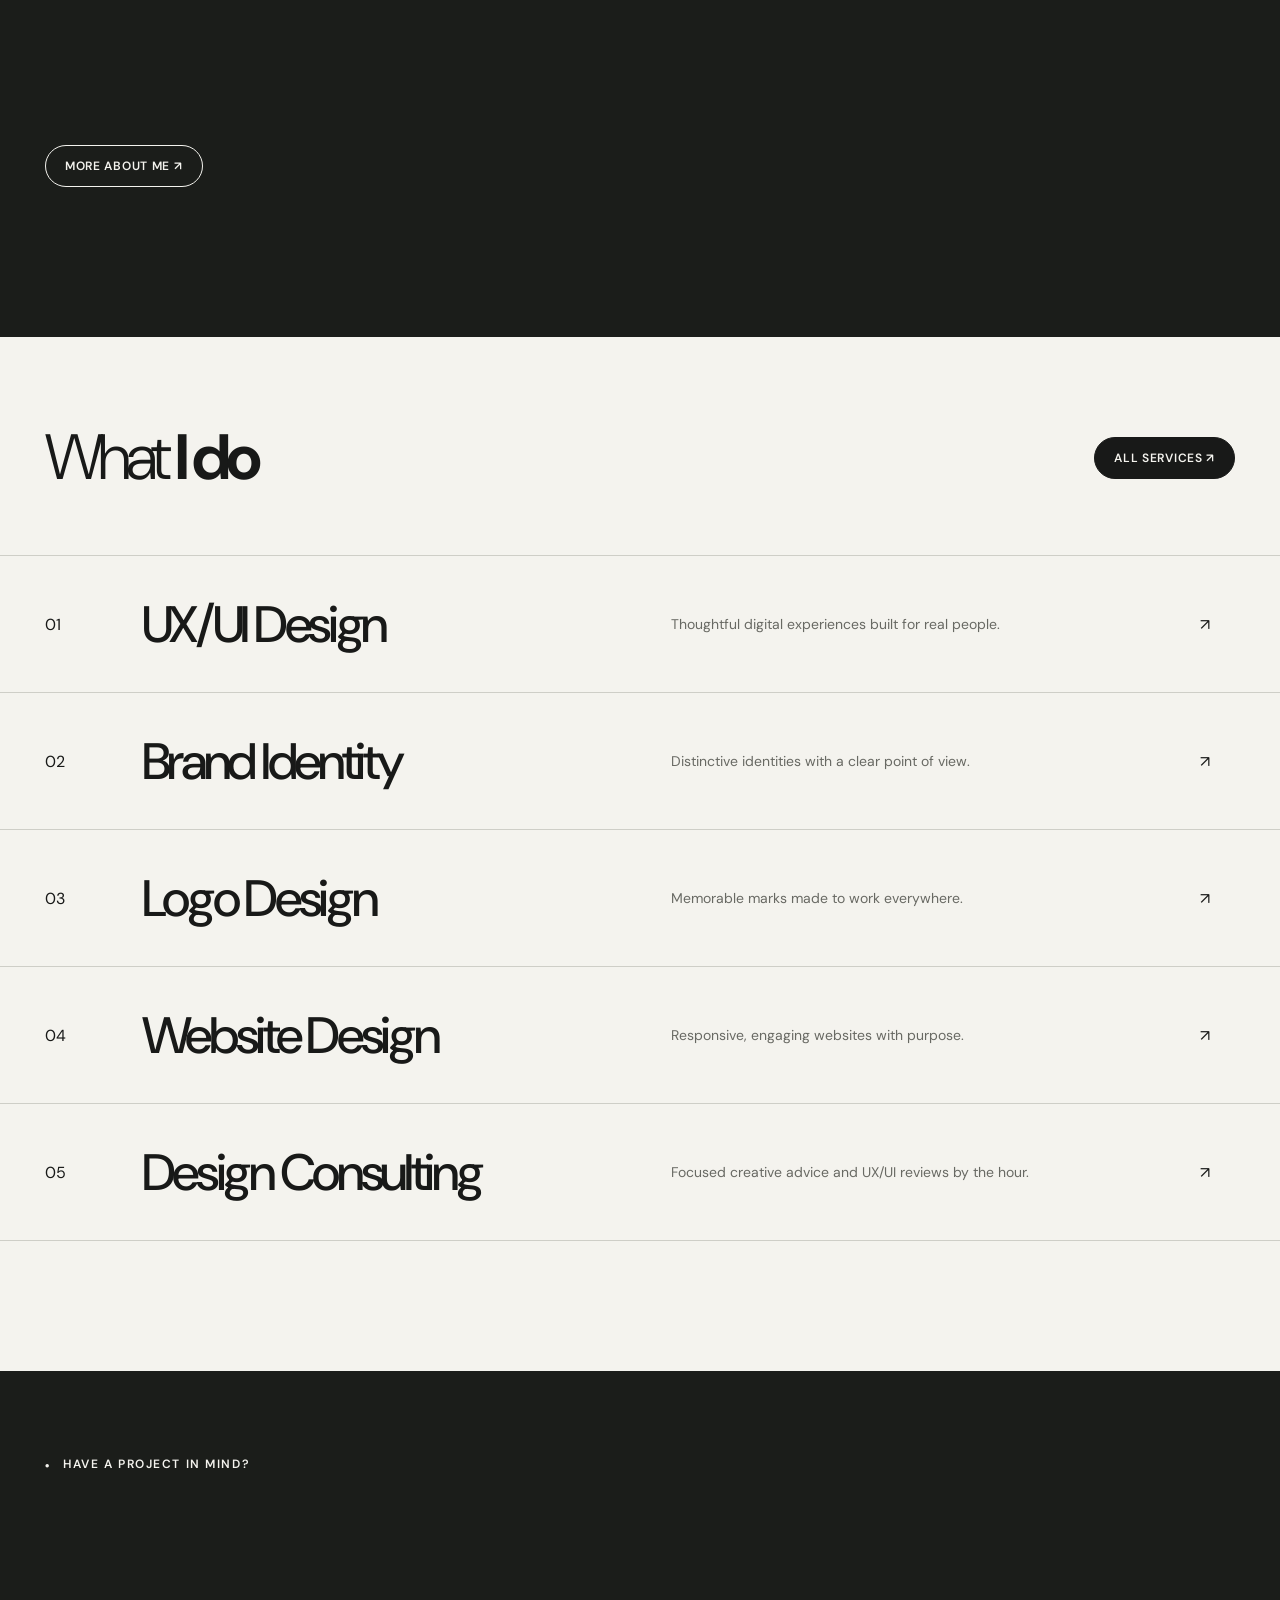
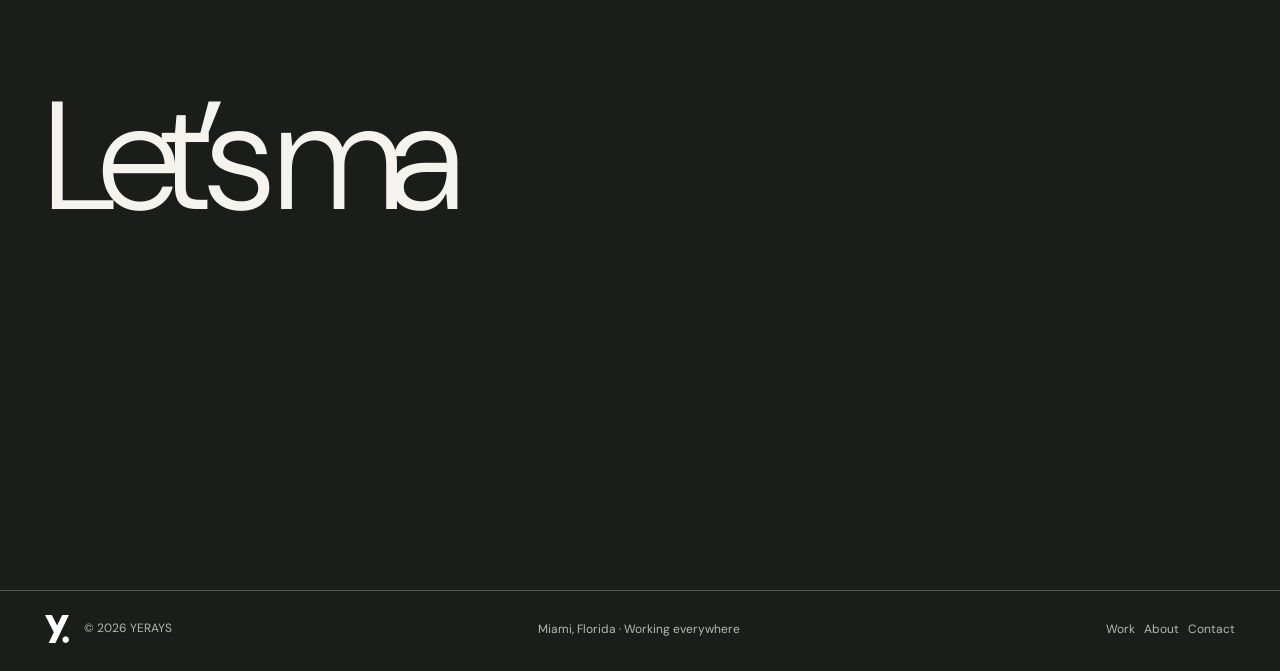
==== commit a23f973c: "Refresh shared rounded controls and corrected gallery styles" ====
--- a/index.html
+++ b/index.html
@@ -1 +1 @@
-<!doctype html><html lang="en"><head><meta charset="utf-8"><meta name="viewport" content="width=device-width,initial-scale=1"><meta name="theme-color" content="#f4f3ee"><title>YERAYS | UX/UI Designer, Branding & Web Design in Miami</title><meta name="description" content="Miami-based Venezuelan UX/UI designer specializing in brand identity, logo design, website design and hourly design consulting."><link rel="stylesheet" href="style.css?v=sitewide-unified-20261102"></head><body><div class="container"><header class="topbar"><a class="brand" href="index.html" aria-label="YERAYS home"><img src="yerays-logo-black.svg?v=20261102b" alt="YERAYS logo"></a><nav class="nav" id="nav"><a href="index.html" class="active">Home</a><a href="about.html">About</a><a href="work.html">Work</a><a href="services.html">Services</a><a href="contact.html">Contact ↗︎</a></nav><button class="menu-btn" aria-expanded="false" aria-controls="nav" aria-label="Open menu"><span class="menu-icon" aria-hidden="true"><i></i><i></i><i></i></span></button></header></div><main><section class="motion-stage hero-video-experiment" id="explore"><span id="video-reveal" class="video-reveal-anchor" aria-hidden="true"></span><div class="motion-pin"><div class="container hero-overlay"><section class="home-intro"><div class="hero-copy"><div class="eyebrow">Design-led thinking · Crafted for impact</div><h1 class="display hero-cta-heading">Design<br>with <strong class="weight-accent">purpose</strong></h1><p class="hero-summary">Thoughtful digital experiences, memorable identities and websites—designed with purpose, built to connect.</p></div><a class="hero-scroll-cue" href="#video-reveal" aria-label="Scroll to explore my work"><span>Explore more</span></a></section></div><div class="motion-frame"><video autoplay muted loop playsinline webkit-playsinline preload="auto" poster="https://images.unsplash.com/photo-1524758631624-e2822e304c36?auto=format&fit=crop&w=2200&q=85" aria-label="Creative studio and office video placeholder"><source src="https://videos.pexels.com/video-files/8631879/8631879-uhd_3840_2160_25fps.mp4" type="video/mp4"></video><div class="motion-caption"><small>Design / Ideas / Experience</small><strong class="weight-accent">Ideas</strong> made<br>to move.<div class="motion-actions"><a href="work.html" class="motion-link pill">Explore Our Work ↗︎</a></div></div></div></div></section><section class="selected-work-section"><div class="section container"><div class="section-line"><h2>Selected <strong class="weight-accent">work</strong></h2><a href="work.html" class="pill">All projects ↗︎</a></div><div class="feature-grid"><a class="tile large reveal" href="project-forma.html"><div class="tile-visual"><img src="https://images.unsplash.com/photo-1602143407151-7111542de6e8?auto=format&fit=crop&w=1400&q=85" alt="Forma Studio placeholder project" loading="lazy"></div><div class="tile-meta"><h3>Forma Studio</h3><span>Explore ↗︎</span></div><p>Brand identity & logo design</p></a><a class="tile medium reveal" href="project-north.html"><div class="tile-visual"><img src="https://images.unsplash.com/photo-1460925895917-afdab827c52f?auto=format&fit=crop&w=1400&q=85" alt="North Digital placeholder project" loading="lazy"></div><div class="tile-meta"><h3>North Digital</h3><span>Explore ↗︎</span></div><p>UX/UI & digital product</p></a><a class="tile large reveal" href="project-objects.html"><div class="tile-visual"><img src="https://images.unsplash.com/photo-1545235617-9465d2a55698?auto=format&fit=crop&w=1400&q=85" alt="Objects & Space placeholder project" loading="lazy"></div><div class="tile-meta"><h3>Objects & Space</h3><span>Explore ↗︎</span></div><p>Visual identity & graphic design</p></a><a class="tile medium reveal" href="project-atelier.html"><div class="tile-visual"><img src="https://images.unsplash.com/photo-1499951360447-b19be8fe80f5?auto=format&fit=crop&w=1400&q=85" alt="Atelier House placeholder project" loading="lazy"></div><div class="tile-meta"><h3>Atelier House</h3><span>Explore ↗︎</span></div><p>Website design</p></a><a class="tile medium reveal" href="project-mono.html"><div class="tile-visual"><img src="https://images.unsplash.com/photo-1497366754035-f200968a6e72?auto=format&fit=crop&w=1400&q=85" alt="Mono Creative workspace project" loading="lazy"></div><div class="tile-meta"><h3>Mono Creative</h3><span>Explore ↗︎</span></div><p>Creative direction & digital design</p></a></div></div></section><section class="statement"><div class="container"><div class="eyebrow">The approach</div><p class="lede reveal">Beautiful design is just the beginning. <span><strong class="weight-accent">Clarity</strong>, usability and <strong class="weight-accent">character</strong> make it <strong class="weight-accent">matter.</strong></span></p><a class="pill" href="about.html">More about me ↗︎</a></div></section><section class="section container services-home"><div class="section-line"><h2>What <strong class="weight-accent">I do</strong></h2><a class="pill" href="services.html">All services ↗︎</a></div><div class="service-list"><a class="service-row reveal" href="services.html"><span>01</span><h3>UX/UI Design</h3><p>Thoughtful digital experiences built for real people.</p><span class="arrow">↗︎</span></a><a class="service-row reveal" href="services.html"><span>02</span><h3>Brand Identity</h3><p>Distinctive identities with a clear point of view.</p><span class="arrow">↗︎</span></a><a class="service-row reveal" href="services.html"><span>03</span><h3>Logo Design</h3><p>Memorable marks made to work everywhere.</p><span class="arrow">↗︎</span></a><a class="service-row reveal" href="services.html"><span>04</span><h3>Website Design</h3><p>Responsive, engaging websites with purpose.</p><span class="arrow">↗︎</span></a><a class="service-row reveal" href="services.html"><span>05</span><h3>Design Consulting</h3><p>Focused creative advice and UX/UI reviews by the hour.</p><span class="arrow">↗︎</span></a></div></section></main><footer class="footer"><div class="container"><div class="footer-head eyebrow">Have a project in mind?</div><h2><a class="footer-cta" href="contact.html">Let’s make<br>it <strong class="weight-accent">happen</strong> ↗︎</a></h2><div class="footer-bottom"><span><img class="footer-mark" src="yerays-logo-black.svg" alt="YERAYS logo"> © <span data-year>2026</span> YERAYS</span><span>Miami, Florida · Working everywhere</span><span><a href="work.html">Work</a> &nbsp; <a href="about.html">About</a> &nbsp; <a href="contact.html">Contact</a></span></div></div></footer><div class="cursor-tip" aria-hidden="true">Explore<br>case study ↗︎</div><script src="script.js?v=sitewide-unified-20261102" defer></script></body></html>+<!doctype html><html lang="en"><head><meta charset="utf-8"><meta name="viewport" content="width=device-width,initial-scale=1"><meta name="theme-color" content="#f4f3ee"><title>YERAYS | UX/UI Designer, Branding & Web Design in Miami</title><meta name="description" content="Miami-based Venezuelan UX/UI designer specializing in brand identity, logo design, website design and hourly design consulting."><link rel="stylesheet" href="style.css?v=rounded-fullbleed-20261102"></head><body><div class="container"><header class="topbar"><a class="brand" href="index.html" aria-label="YERAYS home"><img src="yerays-logo-black.svg?v=20261102b" alt="YERAYS logo"></a><nav class="nav" id="nav"><a href="index.html" class="active">Home</a><a href="about.html">About</a><a href="work.html">Work</a><a href="services.html">Services</a><a href="contact.html">Contact ↗︎</a></nav><button class="menu-btn" aria-expanded="false" aria-controls="nav" aria-label="Open menu"><span class="menu-icon" aria-hidden="true"><i></i><i></i><i></i></span></button></header></div><main><section class="motion-stage hero-video-experiment" id="explore"><span id="video-reveal" class="video-reveal-anchor" aria-hidden="true"></span><div class="motion-pin"><div class="container hero-overlay"><section class="home-intro"><div class="hero-copy"><div class="eyebrow">Design-led thinking · Crafted for impact</div><h1 class="display hero-cta-heading">Design<br>with <strong class="weight-accent">purpose</strong></h1><p class="hero-summary">Thoughtful digital experiences, memorable identities and websites—designed with purpose, built to connect.</p></div><a class="hero-scroll-cue" href="#video-reveal" aria-label="Scroll to explore my work"><span>Explore more</span></a></section></div><div class="motion-frame"><video autoplay muted loop playsinline webkit-playsinline preload="auto" poster="https://images.unsplash.com/photo-1524758631624-e2822e304c36?auto=format&fit=crop&w=2200&q=85" aria-label="Creative studio and office video placeholder"><source src="https://videos.pexels.com/video-files/8631879/8631879-uhd_3840_2160_25fps.mp4" type="video/mp4"></video><div class="motion-caption"><small>Design / Ideas / Experience</small><strong class="weight-accent">Ideas</strong> made<br>to move.<div class="motion-actions"><a href="work.html" class="motion-link pill">Explore Our Work ↗︎</a></div></div></div></div></section><section class="selected-work-section"><div class="section container"><div class="section-line"><h2>Selected <strong class="weight-accent">work</strong></h2><a href="work.html" class="pill">All projects ↗︎</a></div><div class="feature-grid"><a class="tile large reveal" href="project-forma.html"><div class="tile-visual"><img src="https://images.unsplash.com/photo-1602143407151-7111542de6e8?auto=format&fit=crop&w=1400&q=85" alt="Forma Studio placeholder project" loading="lazy"></div><div class="tile-meta"><h3>Forma Studio</h3><span>Explore ↗︎</span></div><p>Brand identity & logo design</p></a><a class="tile medium reveal" href="project-north.html"><div class="tile-visual"><img src="https://images.unsplash.com/photo-1460925895917-afdab827c52f?auto=format&fit=crop&w=1400&q=85" alt="North Digital placeholder project" loading="lazy"></div><div class="tile-meta"><h3>North Digital</h3><span>Explore ↗︎</span></div><p>UX/UI & digital product</p></a><a class="tile large reveal" href="project-objects.html"><div class="tile-visual"><img src="https://images.unsplash.com/photo-1545235617-9465d2a55698?auto=format&fit=crop&w=1400&q=85" alt="Objects & Space placeholder project" loading="lazy"></div><div class="tile-meta"><h3>Objects & Space</h3><span>Explore ↗︎</span></div><p>Visual identity & graphic design</p></a><a class="tile medium reveal" href="project-atelier.html"><div class="tile-visual"><img src="https://images.unsplash.com/photo-1499951360447-b19be8fe80f5?auto=format&fit=crop&w=1400&q=85" alt="Atelier House placeholder project" loading="lazy"></div><div class="tile-meta"><h3>Atelier House</h3><span>Explore ↗︎</span></div><p>Website design</p></a><a class="tile medium reveal" href="project-mono.html"><div class="tile-visual"><img src="https://images.unsplash.com/photo-1497366754035-f200968a6e72?auto=format&fit=crop&w=1400&q=85" alt="Mono Creative workspace project" loading="lazy"></div><div class="tile-meta"><h3>Mono Creative</h3><span>Explore ↗︎</span></div><p>Creative direction & digital design</p></a></div></div></section><section class="statement"><div class="container"><div class="eyebrow">The approach</div><p class="lede reveal">Beautiful design is just the beginning. <span><strong class="weight-accent">Clarity</strong>, usability and <strong class="weight-accent">character</strong> make it <strong class="weight-accent">matter.</strong></span></p><a class="pill" href="about.html">More about me ↗︎</a></div></section><section class="section container services-home"><div class="section-line"><h2>What <strong class="weight-accent">I do</strong></h2><a class="pill" href="services.html">All services ↗︎</a></div><div class="service-list"><a class="service-row reveal" href="services.html"><span>01</span><h3>UX/UI Design</h3><p>Thoughtful digital experiences built for real people.</p><span class="arrow">↗︎</span></a><a class="service-row reveal" href="services.html"><span>02</span><h3>Brand Identity</h3><p>Distinctive identities with a clear point of view.</p><span class="arrow">↗︎</span></a><a class="service-row reveal" href="services.html"><span>03</span><h3>Logo Design</h3><p>Memorable marks made to work everywhere.</p><span class="arrow">↗︎</span></a><a class="service-row reveal" href="services.html"><span>04</span><h3>Website Design</h3><p>Responsive, engaging websites with purpose.</p><span class="arrow">↗︎</span></a><a class="service-row reveal" href="services.html"><span>05</span><h3>Design Consulting</h3><p>Focused creative advice and UX/UI reviews by the hour.</p><span class="arrow">↗︎</span></a></div></section></main><footer class="footer"><div class="container"><div class="footer-head eyebrow">Have a project in mind?</div><h2><a class="footer-cta" href="contact.html">Let’s make<br>it <strong class="weight-accent">happen</strong> ↗︎</a></h2><div class="footer-bottom"><span><img class="footer-mark" src="yerays-logo-black.svg" alt="YERAYS logo"> © <span data-year>2026</span> YERAYS</span><span>Miami, Florida · Working everywhere</span><span><a href="work.html">Work</a> &nbsp; <a href="about.html">About</a> &nbsp; <a href="contact.html">Contact</a></span></div></div></footer><div class="cursor-tip" aria-hidden="true">Explore<br>case study ↗︎</div><script src="script.js?v=rounded-fullbleed-20261102" defer></script></body></html>
--- a/style.css
+++ b/style.css
@@ -497,10 +497,28 @@
 /* Work project field uses the same cream-to-lime scroll transition as Home. */
 .work-main{isolation:isolate;position:relative}
 .work-main .section{position:relative;z-index:1}
-/* Square, roomier controls throughout the site; keep the hamburger and cursor unchanged. */
-.pill,.motion-link,.motion-caption .motion-link.pill,.filter,
+
+/* Restore the original rounded pills, including the contact form CTA. */
+.pill,.motion-link,.motion-caption .motion-link.pill{border-radius:100px!important}
+.filter{border-radius:40px!important}
 .contact-form button,button[type="submit"]:not(.menu-btn){
- border-radius:0!important;
+ border-radius:100px!important;
  padding-left:30px!important;padding-right:30px!important;
 }
-.motion-caption .motion-link.pill{padding-left:30px!important;padding-right:30px!important}
+/* Descenders (g, y) need breathing room inside clipped gradient lettering. */
+.page-head .display{line-height:1.04;overflow:visible;padding-bottom:.11em}
+.page-head .display .page-gradient{
+ padding-bottom:.16em;
+ margin-bottom:-.16em;
+ vertical-align:baseline;
+}
+.page-head{padding-bottom:95px}
+@media(max-width:800px){.page-head{padding-bottom:75px}}
+/* Full-bleed gallery color wash: section content stays inside the grid. */
+.work-main>.section{background:transparent!important;isolation:isolate}
+.work-main>.section::before{
+ content:"";position:absolute;z-index:-1;top:0;bottom:0;
+ left:50%;width:100vw;transform:translateX(-50%);
+ background-color:var(--work-gallery-bg,var(--bg));
+ pointer-events:none;
+}
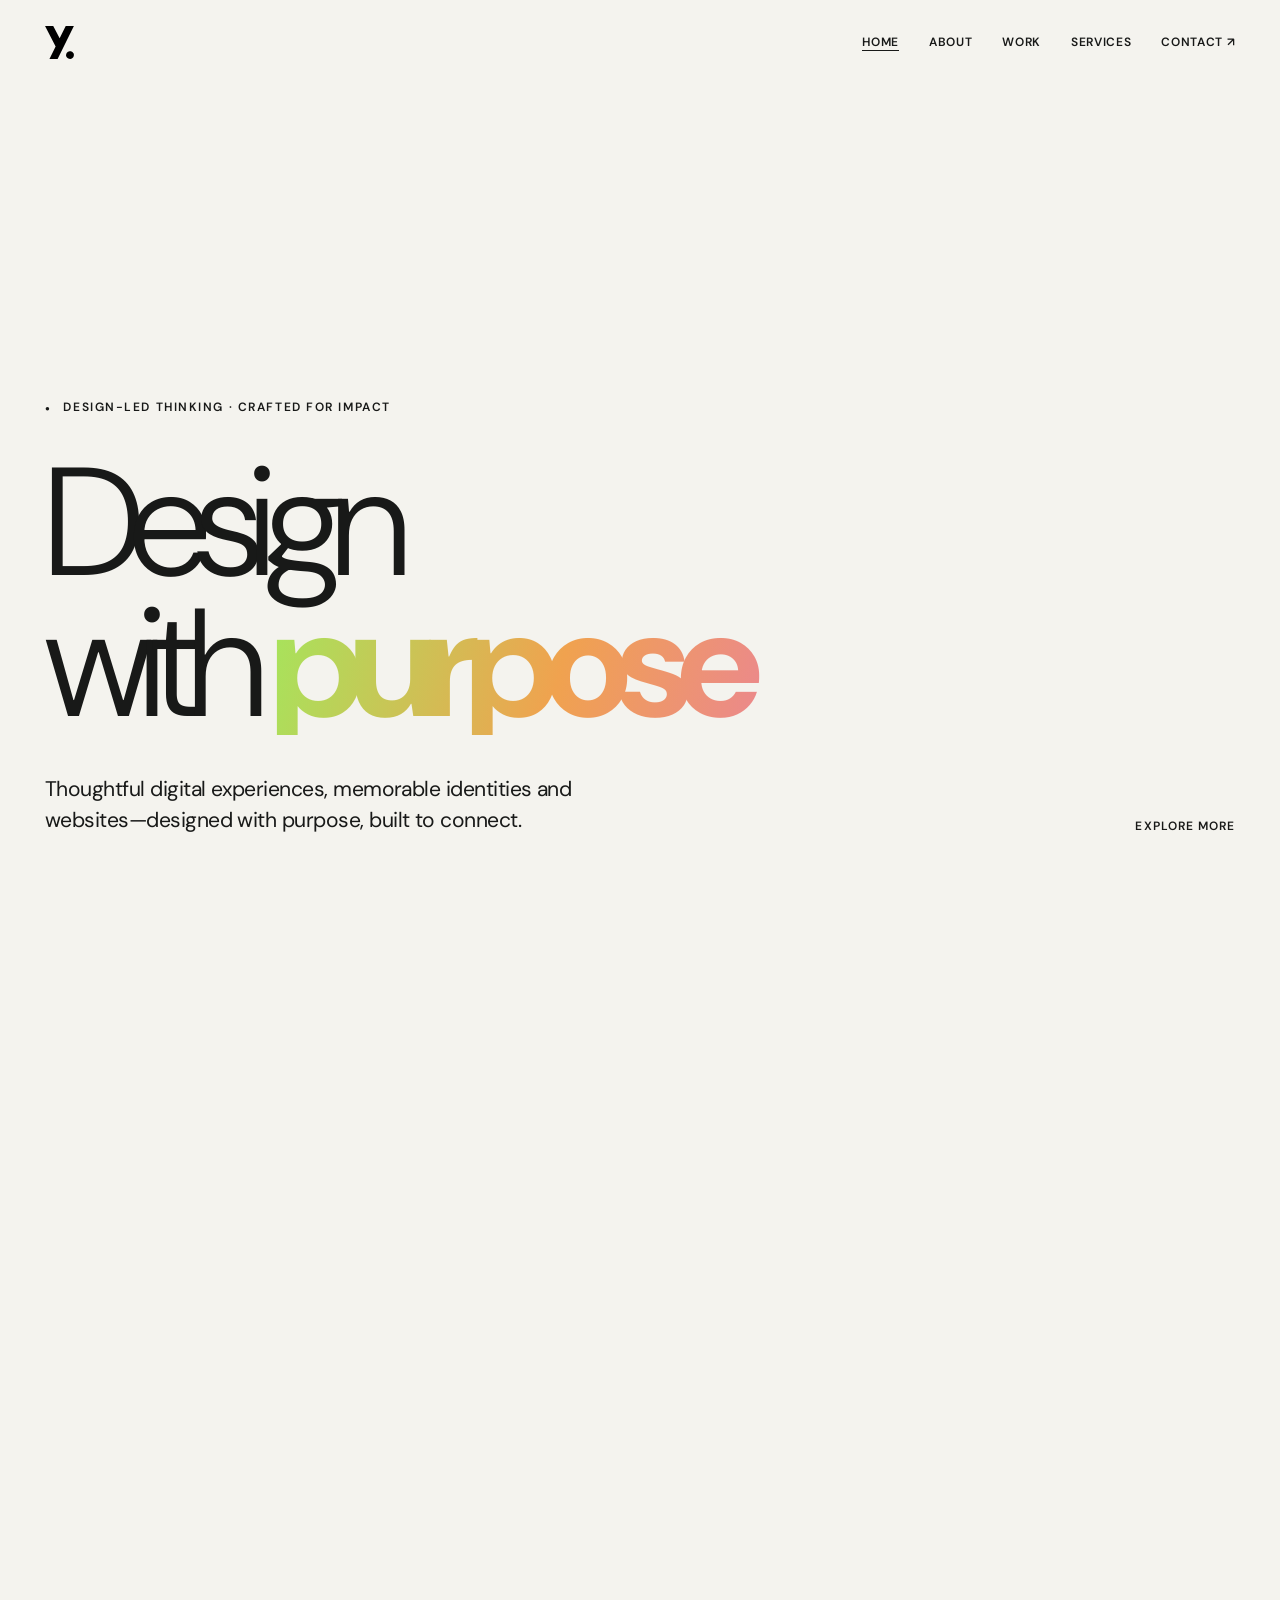
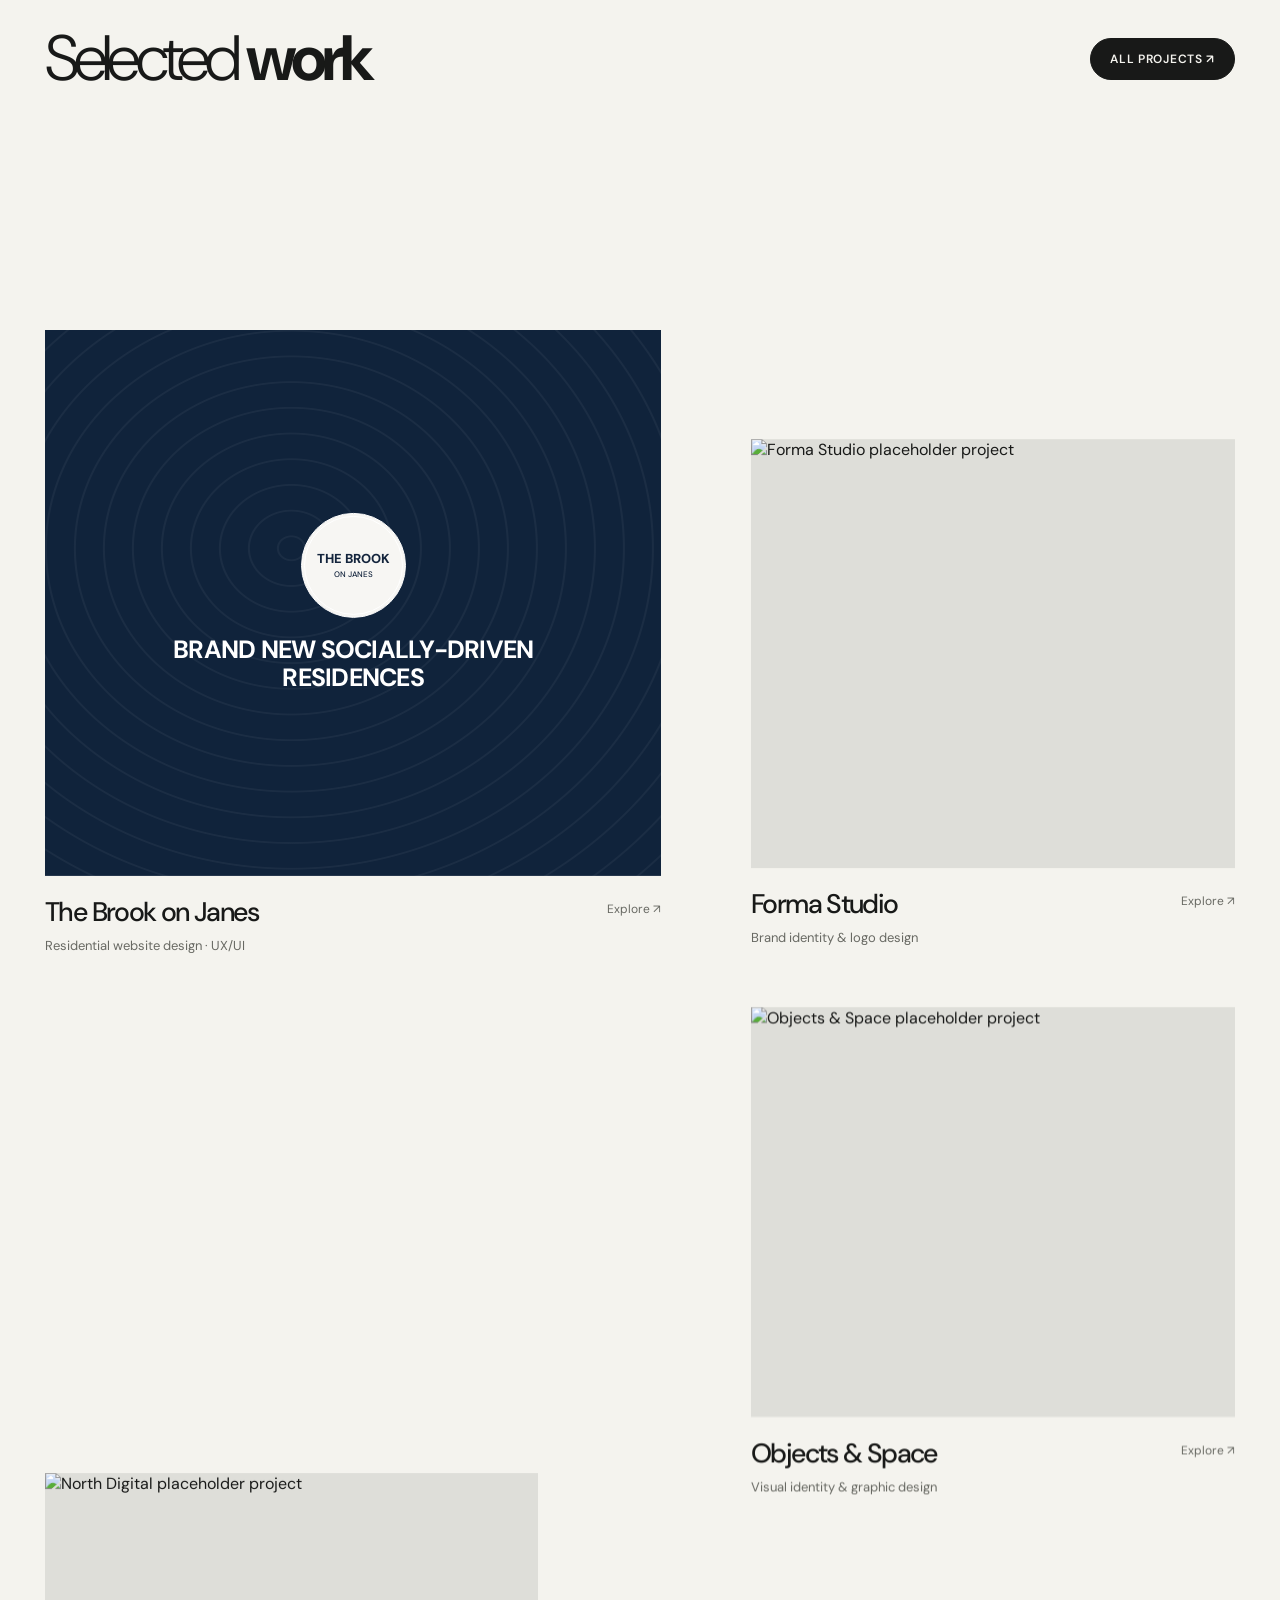
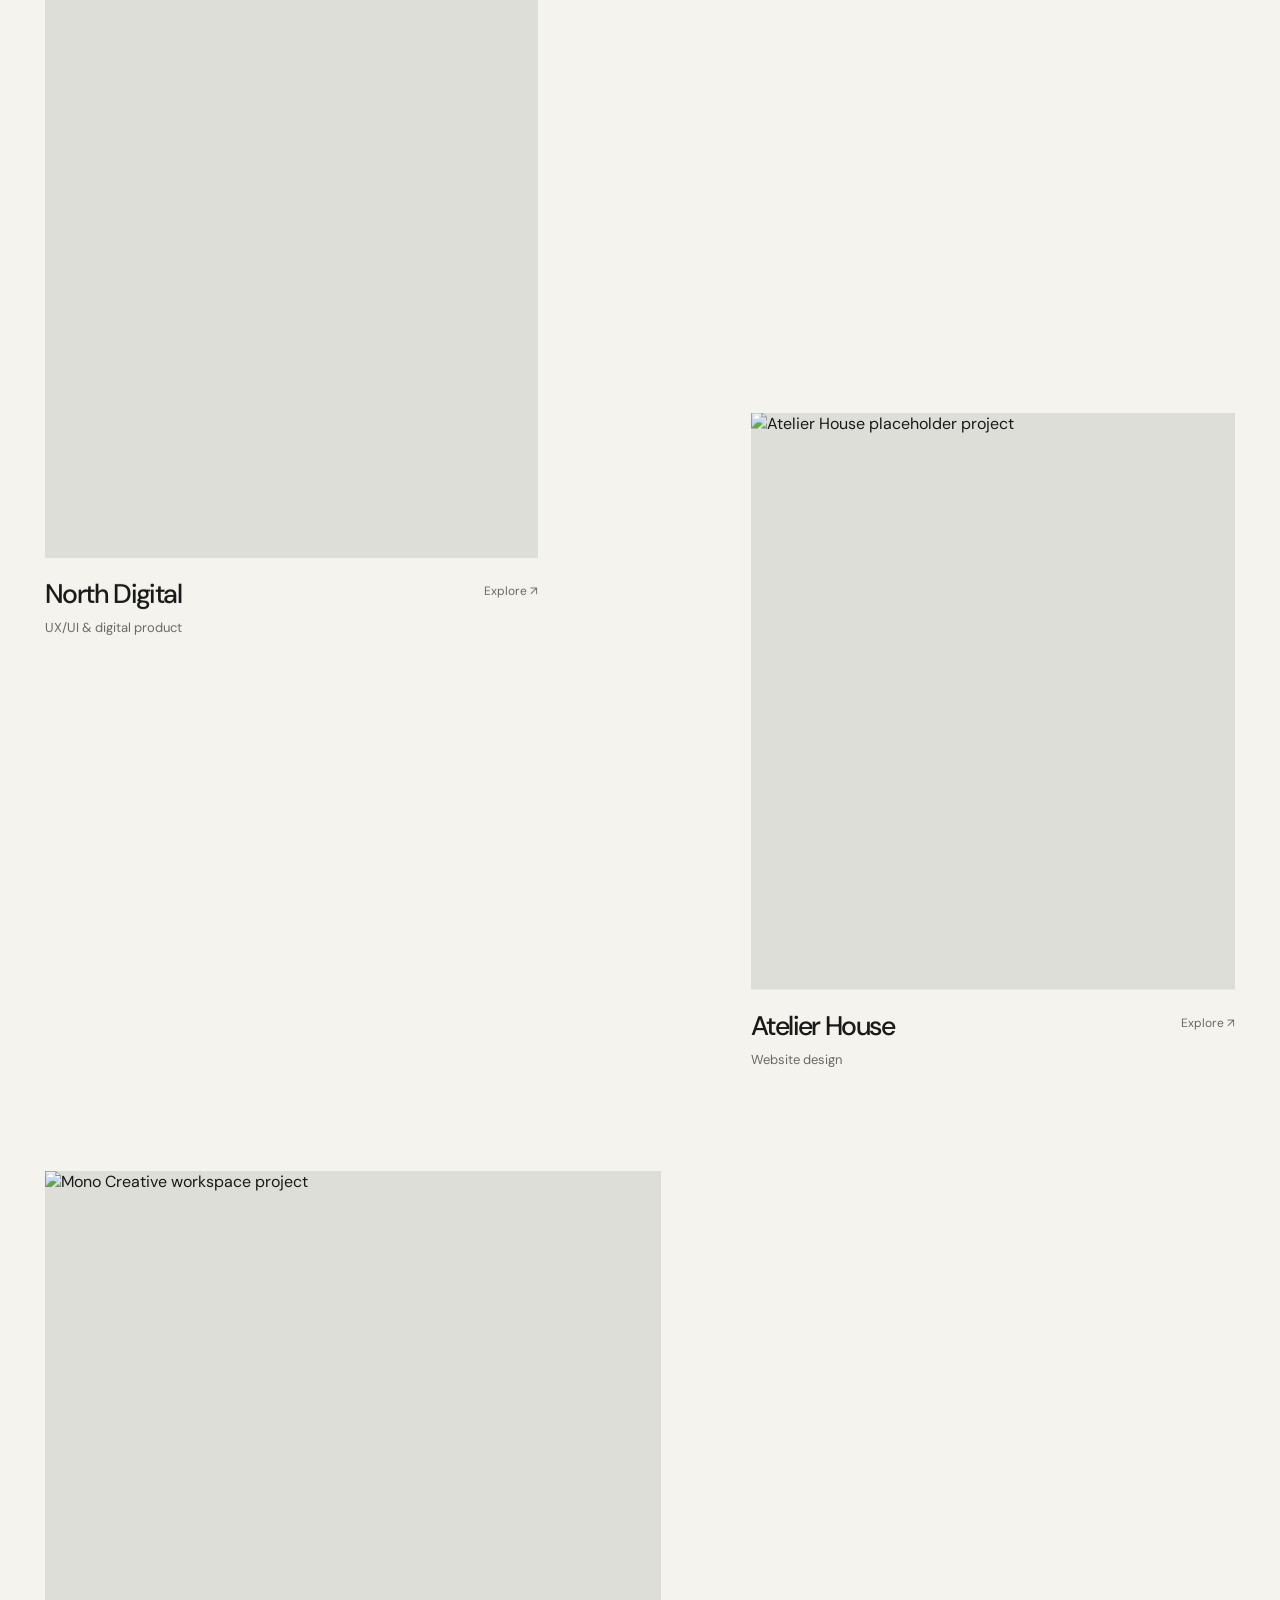
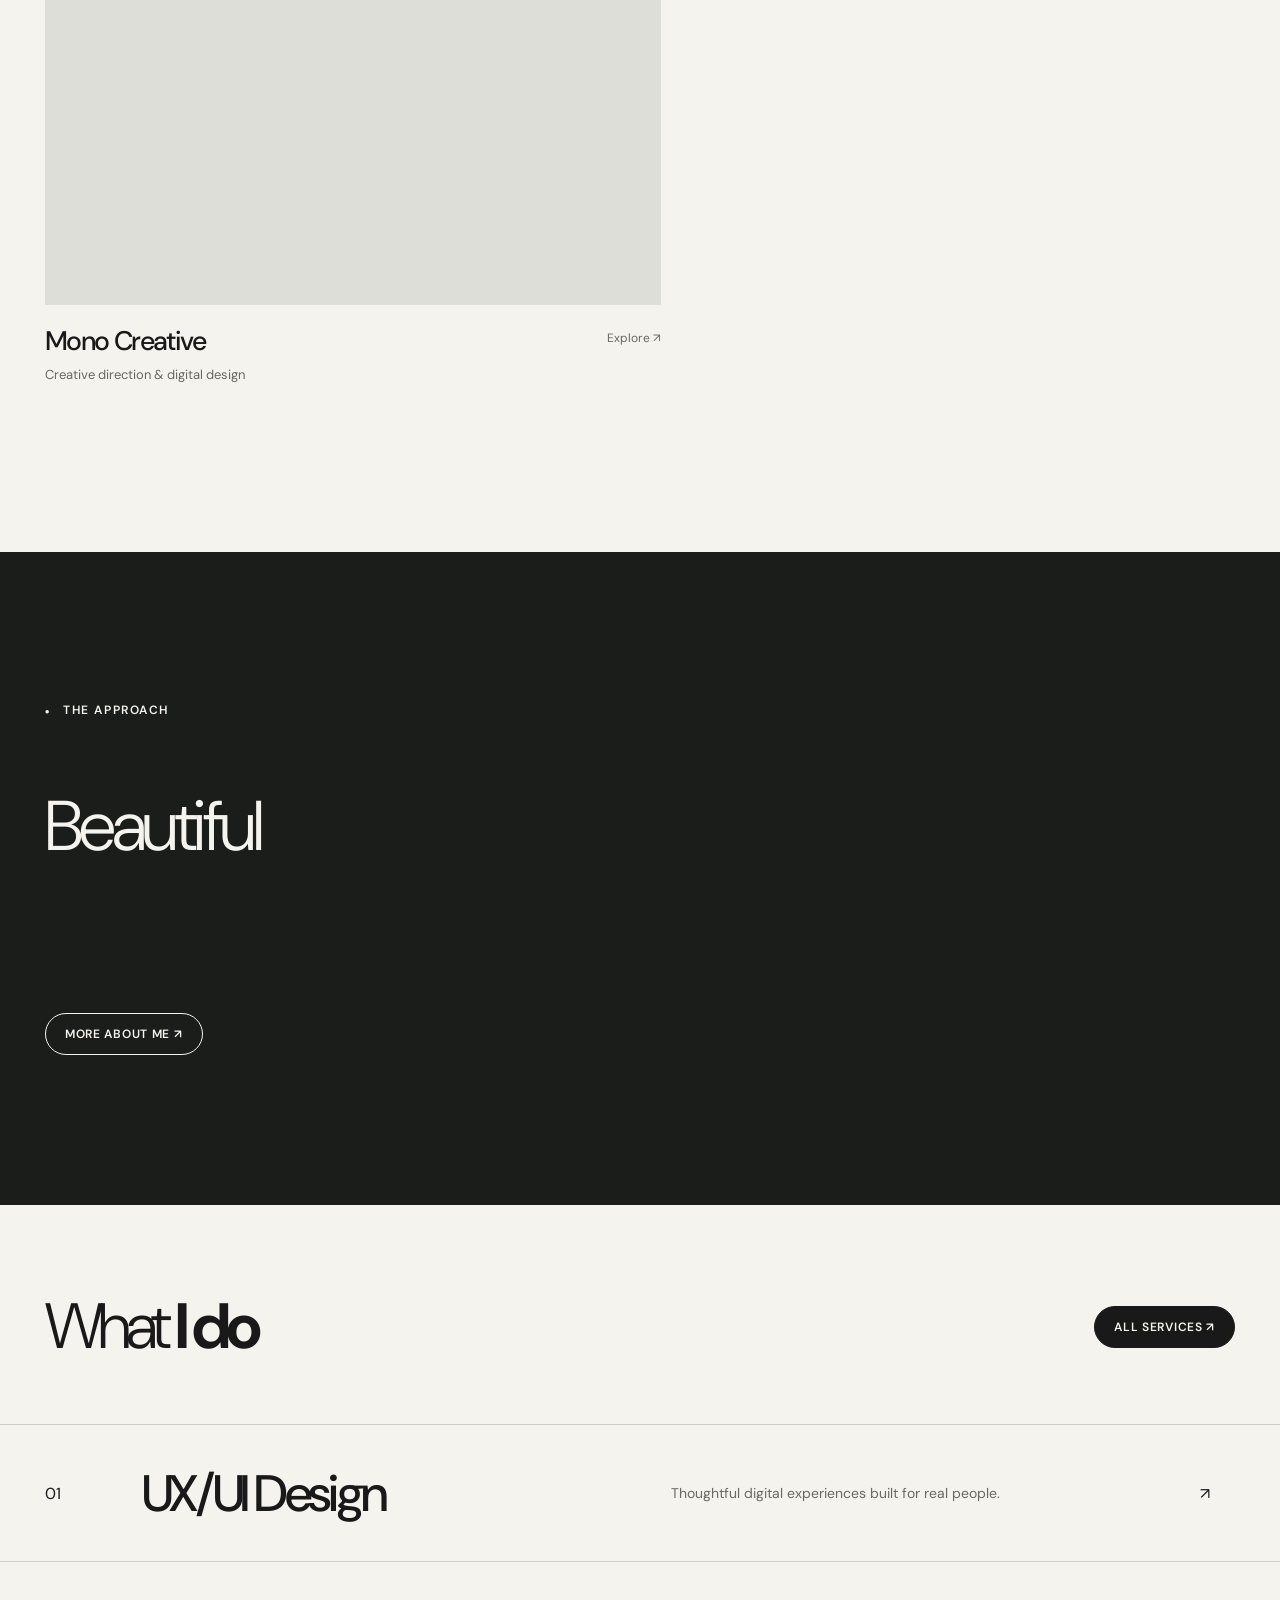
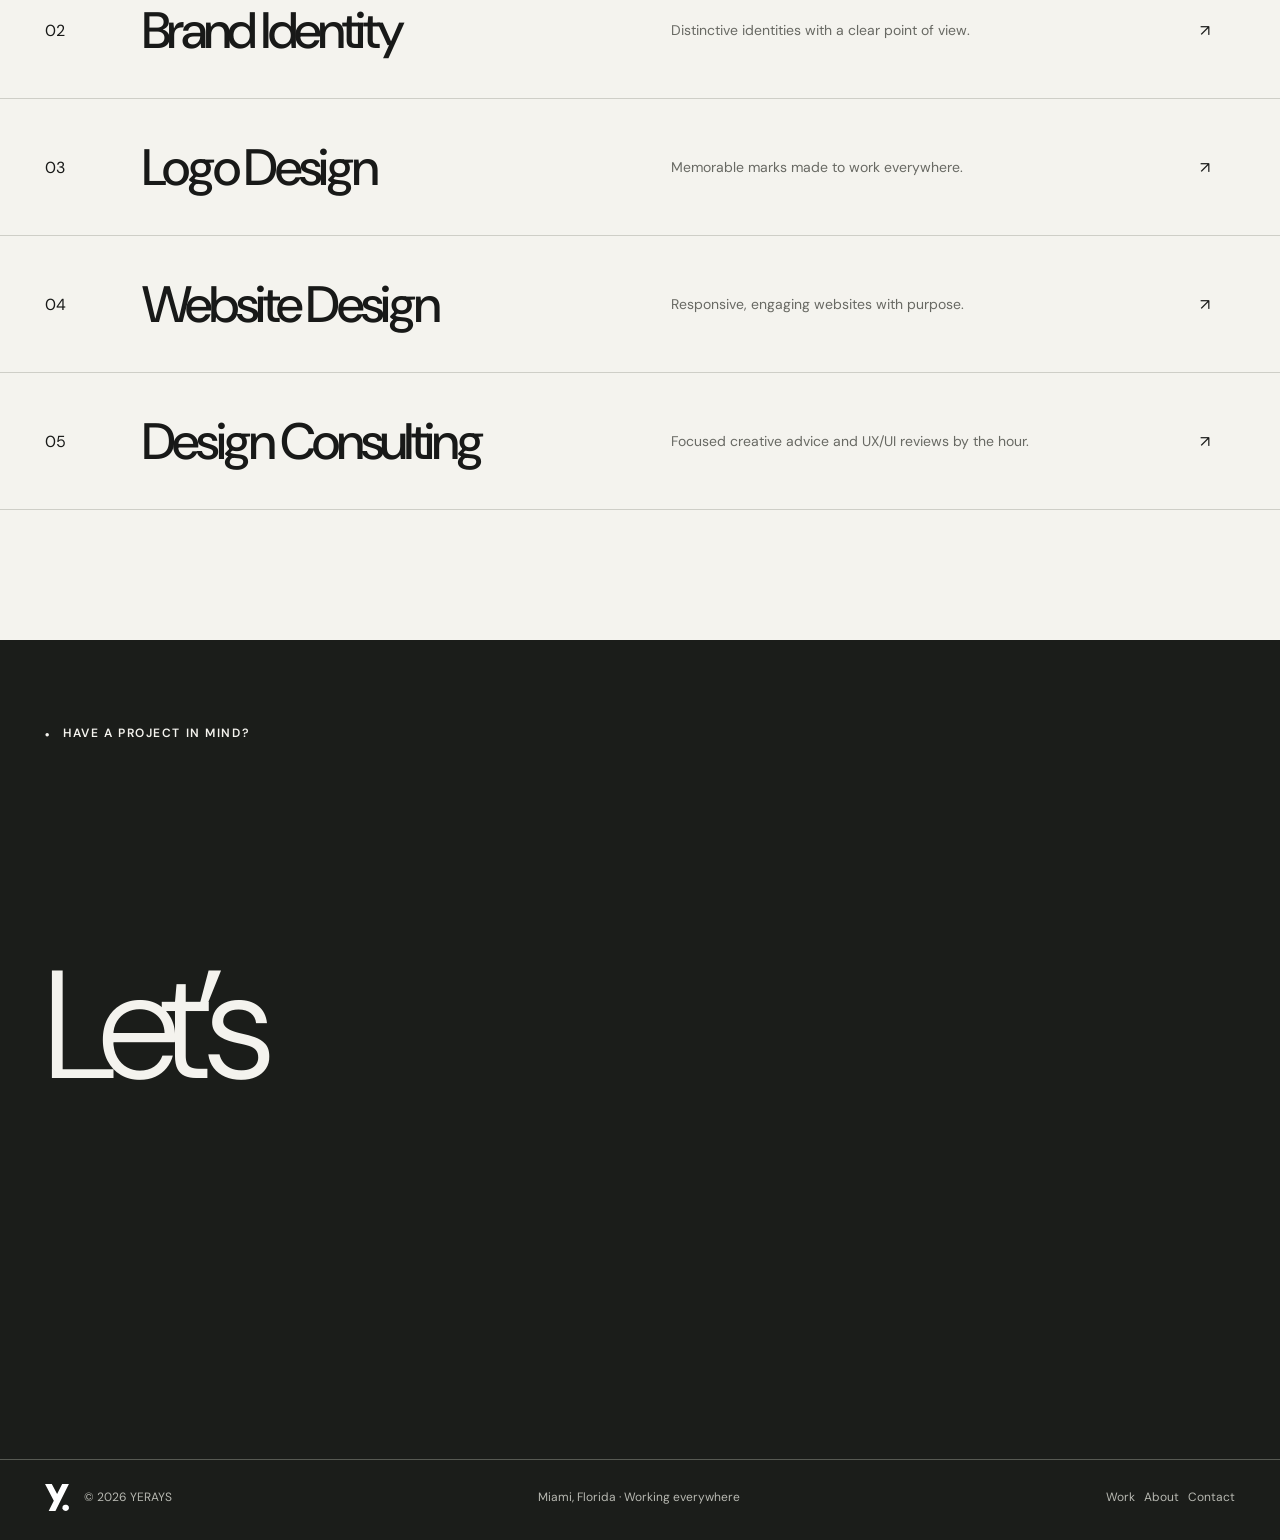
==== commit 1ddd5923: "Feature The Brook on Janes as the first project" ====
--- a/index.html
+++ b/index.html
@@ -1 +1 @@
-<!doctype html><html lang="en"><head><meta charset="utf-8"><meta name="viewport" content="width=device-width,initial-scale=1"><meta name="theme-color" content="#f4f3ee"><title>YERAYS | UX/UI Designer, Branding & Web Design in Miami</title><meta name="description" content="Miami-based Venezuelan UX/UI designer specializing in brand identity, logo design, website design and hourly design consulting."><link rel="stylesheet" href="style.css?v=rounded-fullbleed-20261102"></head><body><div class="container"><header class="topbar"><a class="brand" href="index.html" aria-label="YERAYS home"><img src="yerays-logo-black.svg?v=20261102b" alt="YERAYS logo"></a><nav class="nav" id="nav"><a href="index.html" class="active">Home</a><a href="about.html">About</a><a href="work.html">Work</a><a href="services.html">Services</a><a href="contact.html">Contact ↗︎</a></nav><button class="menu-btn" aria-expanded="false" aria-controls="nav" aria-label="Open menu"><span class="menu-icon" aria-hidden="true"><i></i><i></i><i></i></span></button></header></div><main><section class="motion-stage hero-video-experiment" id="explore"><span id="video-reveal" class="video-reveal-anchor" aria-hidden="true"></span><div class="motion-pin"><div class="container hero-overlay"><section class="home-intro"><div class="hero-copy"><div class="eyebrow">Design-led thinking · Crafted for impact</div><h1 class="display hero-cta-heading">Design<br>with <strong class="weight-accent">purpose</strong></h1><p class="hero-summary">Thoughtful digital experiences, memorable identities and websites—designed with purpose, built to connect.</p></div><a class="hero-scroll-cue" href="#video-reveal" aria-label="Scroll to explore my work"><span>Explore more</span></a></section></div><div class="motion-frame"><video autoplay muted loop playsinline webkit-playsinline preload="auto" poster="https://images.unsplash.com/photo-1524758631624-e2822e304c36?auto=format&fit=crop&w=2200&q=85" aria-label="Creative studio and office video placeholder"><source src="https://videos.pexels.com/video-files/8631879/8631879-uhd_3840_2160_25fps.mp4" type="video/mp4"></video><div class="motion-caption"><small>Design / Ideas / Experience</small><strong class="weight-accent">Ideas</strong> made<br>to move.<div class="motion-actions"><a href="work.html" class="motion-link pill">Explore Our Work ↗︎</a></div></div></div></div></section><section class="selected-work-section"><div class="section container"><div class="section-line"><h2>Selected <strong class="weight-accent">work</strong></h2><a href="work.html" class="pill">All projects ↗︎</a></div><div class="feature-grid"><a class="tile large reveal" href="project-forma.html"><div class="tile-visual"><img src="https://images.unsplash.com/photo-1602143407151-7111542de6e8?auto=format&fit=crop&w=1400&q=85" alt="Forma Studio placeholder project" loading="lazy"></div><div class="tile-meta"><h3>Forma Studio</h3><span>Explore ↗︎</span></div><p>Brand identity & logo design</p></a><a class="tile medium reveal" href="project-north.html"><div class="tile-visual"><img src="https://images.unsplash.com/photo-1460925895917-afdab827c52f?auto=format&fit=crop&w=1400&q=85" alt="North Digital placeholder project" loading="lazy"></div><div class="tile-meta"><h3>North Digital</h3><span>Explore ↗︎</span></div><p>UX/UI & digital product</p></a><a class="tile large reveal" href="project-objects.html"><div class="tile-visual"><img src="https://images.unsplash.com/photo-1545235617-9465d2a55698?auto=format&fit=crop&w=1400&q=85" alt="Objects & Space placeholder project" loading="lazy"></div><div class="tile-meta"><h3>Objects & Space</h3><span>Explore ↗︎</span></div><p>Visual identity & graphic design</p></a><a class="tile medium reveal" href="project-atelier.html"><div class="tile-visual"><img src="https://images.unsplash.com/photo-1499951360447-b19be8fe80f5?auto=format&fit=crop&w=1400&q=85" alt="Atelier House placeholder project" loading="lazy"></div><div class="tile-meta"><h3>Atelier House</h3><span>Explore ↗︎</span></div><p>Website design</p></a><a class="tile medium reveal" href="project-mono.html"><div class="tile-visual"><img src="https://images.unsplash.com/photo-1497366754035-f200968a6e72?auto=format&fit=crop&w=1400&q=85" alt="Mono Creative workspace project" loading="lazy"></div><div class="tile-meta"><h3>Mono Creative</h3><span>Explore ↗︎</span></div><p>Creative direction & digital design</p></a></div></div></section><section class="statement"><div class="container"><div class="eyebrow">The approach</div><p class="lede reveal">Beautiful design is just the beginning. <span><strong class="weight-accent">Clarity</strong>, usability and <strong class="weight-accent">character</strong> make it <strong class="weight-accent">matter.</strong></span></p><a class="pill" href="about.html">More about me ↗︎</a></div></section><section class="section container services-home"><div class="section-line"><h2>What <strong class="weight-accent">I do</strong></h2><a class="pill" href="services.html">All services ↗︎</a></div><div class="service-list"><a class="service-row reveal" href="services.html"><span>01</span><h3>UX/UI Design</h3><p>Thoughtful digital experiences built for real people.</p><span class="arrow">↗︎</span></a><a class="service-row reveal" href="services.html"><span>02</span><h3>Brand Identity</h3><p>Distinctive identities with a clear point of view.</p><span class="arrow">↗︎</span></a><a class="service-row reveal" href="services.html"><span>03</span><h3>Logo Design</h3><p>Memorable marks made to work everywhere.</p><span class="arrow">↗︎</span></a><a class="service-row reveal" href="services.html"><span>04</span><h3>Website Design</h3><p>Responsive, engaging websites with purpose.</p><span class="arrow">↗︎</span></a><a class="service-row reveal" href="services.html"><span>05</span><h3>Design Consulting</h3><p>Focused creative advice and UX/UI reviews by the hour.</p><span class="arrow">↗︎</span></a></div></section></main><footer class="footer"><div class="container"><div class="footer-head eyebrow">Have a project in mind?</div><h2><a class="footer-cta" href="contact.html">Let’s make<br>it <strong class="weight-accent">happen</strong> ↗︎</a></h2><div class="footer-bottom"><span><img class="footer-mark" src="yerays-logo-black.svg" alt="YERAYS logo"> © <span data-year>2026</span> YERAYS</span><span>Miami, Florida · Working everywhere</span><span><a href="work.html">Work</a> &nbsp; <a href="about.html">About</a> &nbsp; <a href="contact.html">Contact</a></span></div></div></footer><div class="cursor-tip" aria-hidden="true">Explore<br>case study ↗︎</div><script src="script.js?v=rounded-fullbleed-20261102" defer></script></body></html>+<!doctype html><html lang="en"><head><meta charset="utf-8"><meta name="viewport" content="width=device-width,initial-scale=1"><meta name="theme-color" content="#f4f3ee"><title>YERAYS | UX/UI Designer, Branding & Web Design in Miami</title><meta name="description" content="Miami-based Venezuelan UX/UI designer specializing in brand identity, logo design, website design and hourly design consulting."><link rel="stylesheet" href="style.css?v=brook-case-20261103"></head><body><div class="container"><header class="topbar"><a class="brand" href="index.html" aria-label="YERAYS home"><img src="yerays-logo-black.svg?v=20261102b" alt="YERAYS logo"></a><nav class="nav" id="nav"><a href="index.html" class="active">Home</a><a href="about.html">About</a><a href="work.html">Work</a><a href="services.html">Services</a><a href="contact.html">Contact ↗︎</a></nav><button class="menu-btn" aria-expanded="false" aria-controls="nav" aria-label="Open menu"><span class="menu-icon" aria-hidden="true"><i></i><i></i><i></i></span></button></header></div><main><section class="motion-stage hero-video-experiment" id="explore"><span id="video-reveal" class="video-reveal-anchor" aria-hidden="true"></span><div class="motion-pin"><div class="container hero-overlay"><section class="home-intro"><div class="hero-copy"><div class="eyebrow">Design-led thinking · Crafted for impact</div><h1 class="display hero-cta-heading">Design<br>with <strong class="weight-accent">purpose</strong></h1><p class="hero-summary">Thoughtful digital experiences, memorable identities and websites—designed with purpose, built to connect.</p></div><a class="hero-scroll-cue" href="#video-reveal" aria-label="Scroll to explore my work"><span>Explore more</span></a></section></div><div class="motion-frame"><video autoplay muted loop playsinline webkit-playsinline preload="auto" poster="https://images.unsplash.com/photo-1524758631624-e2822e304c36?auto=format&fit=crop&w=2200&q=85" aria-label="Creative studio and office video placeholder"><source src="https://videos.pexels.com/video-files/8631879/8631879-uhd_3840_2160_25fps.mp4" type="video/mp4"></video><div class="motion-caption"><small>Design / Ideas / Experience</small><strong class="weight-accent">Ideas</strong> made<br>to move.<div class="motion-actions"><a href="work.html" class="motion-link pill">Explore Our Work ↗︎</a></div></div></div></div></section><section class="selected-work-section"><div class="section container"><div class="section-line"><h2>Selected <strong class="weight-accent">work</strong></h2><a href="work.html" class="pill">All projects ↗︎</a></div><div class="feature-grid"><a class="tile large reveal" href="project-brook-on-janes.html"><div class="tile-visual brook-card-visual"><div class="brook-card-roundel">THE BROOK<small>ON JANES</small></div><span>BRAND NEW SOCIALLY-DRIVEN<br>RESIDENCES</span></div><div class="tile-meta"><h3>The Brook on Janes</h3><span>Explore ↗︎</span></div><p>Residential website design · UX/UI</p></a><a class="tile large reveal" href="project-forma.html"><div class="tile-visual"><img src="https://images.unsplash.com/photo-1602143407151-7111542de6e8?auto=format&fit=crop&w=1400&q=85" alt="Forma Studio placeholder project" loading="lazy"></div><div class="tile-meta"><h3>Forma Studio</h3><span>Explore ↗︎</span></div><p>Brand identity & logo design</p></a><a class="tile medium reveal" href="project-north.html"><div class="tile-visual"><img src="https://images.unsplash.com/photo-1460925895917-afdab827c52f?auto=format&fit=crop&w=1400&q=85" alt="North Digital placeholder project" loading="lazy"></div><div class="tile-meta"><h3>North Digital</h3><span>Explore ↗︎</span></div><p>UX/UI & digital product</p></a><a class="tile large reveal" href="project-objects.html"><div class="tile-visual"><img src="https://images.unsplash.com/photo-1545235617-9465d2a55698?auto=format&fit=crop&w=1400&q=85" alt="Objects & Space placeholder project" loading="lazy"></div><div class="tile-meta"><h3>Objects & Space</h3><span>Explore ↗︎</span></div><p>Visual identity & graphic design</p></a><a class="tile medium reveal" href="project-atelier.html"><div class="tile-visual"><img src="https://images.unsplash.com/photo-1499951360447-b19be8fe80f5?auto=format&fit=crop&w=1400&q=85" alt="Atelier House placeholder project" loading="lazy"></div><div class="tile-meta"><h3>Atelier House</h3><span>Explore ↗︎</span></div><p>Website design</p></a><a class="tile medium reveal" href="project-mono.html"><div class="tile-visual"><img src="https://images.unsplash.com/photo-1497366754035-f200968a6e72?auto=format&fit=crop&w=1400&q=85" alt="Mono Creative workspace project" loading="lazy"></div><div class="tile-meta"><h3>Mono Creative</h3><span>Explore ↗︎</span></div><p>Creative direction & digital design</p></a></div></div></section><section class="statement"><div class="container"><div class="eyebrow">The approach</div><p class="lede reveal">Beautiful design is just the beginning. <span><strong class="weight-accent">Clarity</strong>, usability and <strong class="weight-accent">character</strong> make it <strong class="weight-accent">matter.</strong></span></p><a class="pill" href="about.html">More about me ↗︎</a></div></section><section class="section container services-home"><div class="section-line"><h2>What <strong class="weight-accent">I do</strong></h2><a class="pill" href="services.html">All services ↗︎</a></div><div class="service-list"><a class="service-row reveal" href="services.html"><span>01</span><h3>UX/UI Design</h3><p>Thoughtful digital experiences built for real people.</p><span class="arrow">↗︎</span></a><a class="service-row reveal" href="services.html"><span>02</span><h3>Brand Identity</h3><p>Distinctive identities with a clear point of view.</p><span class="arrow">↗︎</span></a><a class="service-row reveal" href="services.html"><span>03</span><h3>Logo Design</h3><p>Memorable marks made to work everywhere.</p><span class="arrow">↗︎</span></a><a class="service-row reveal" href="services.html"><span>04</span><h3>Website Design</h3><p>Responsive, engaging websites with purpose.</p><span class="arrow">↗︎</span></a><a class="service-row reveal" href="services.html"><span>05</span><h3>Design Consulting</h3><p>Focused creative advice and UX/UI reviews by the hour.</p><span class="arrow">↗︎</span></a></div></section></main><footer class="footer"><div class="container"><div class="footer-head eyebrow">Have a project in mind?</div><h2><a class="footer-cta" href="contact.html">Let’s make<br>it <strong class="weight-accent">happen</strong> ↗︎</a></h2><div class="footer-bottom"><span><img class="footer-mark" src="yerays-logo-black.svg" alt="YERAYS logo"> © <span data-year>2026</span> YERAYS</span><span>Miami, Florida · Working everywhere</span><span><a href="work.html">Work</a> &nbsp; <a href="about.html">About</a> &nbsp; <a href="contact.html">Contact</a></span></div></div></footer><div class="cursor-tip" aria-hidden="true">Explore<br>case study ↗︎</div><script src="script.js?v=rounded-fullbleed-20261102" defer></script></body></html>
--- a/style.css
+++ b/style.css
@@ -522,3 +522,55 @@
  background-color:var(--work-gallery-bg,var(--bg));
  pointer-events:none;
 }
+
+/* The Brook on Janes — editorial case study and CSS-built visual mockups */
+.brook-intro .display{font-weight:300}.brook-intro .display .weight-accent{font-weight:700}
+.brook-meta{display:flex;gap:28px;flex-wrap:wrap;border-top:1px solid var(--line);padding-top:22px;margin-top:65px;text-transform:uppercase;font-size:11px;letter-spacing:.12em}
+.brook-visual{padding:clamp(50px,7vw,110px) max(20px,6vw);overflow:hidden}
+.brook-navy{background:#10233b;color:#fff}
+.brook-paper{background:#f0eee9}
+.brook-showcase{background-color:#10233b;background-image:repeating-radial-gradient(ellipse at 20% 30%,transparent 0 8px,#ffffff09 9px 10px,transparent 11px 23px);padding-bottom:50px}
+.brook-device{max-width:1100px;margin:auto;box-shadow:0 40px 100px #0006}
+.brook-browser{display:flex;justify-content:space-between;background:#fff;color:#17243b;padding:17px 26px;font-size:9px;letter-spacing:.18em}
+.brook-screen{min-height:470px;display:flex;flex-direction:column;align-items:center;justify-content:center;text-align:center;padding:70px 25px;background:#10233b;background-image:repeating-radial-gradient(ellipse at 35% 25%,transparent 0 11px,#ffffff0c 12px 13px,transparent 14px 30px);color:#fff}
+.brook-roundel{width:132px;height:132px;border:5px double #fff;border-radius:50%;display:flex;flex-direction:column;justify-content:center;align-items:center;background:#f8f7f3;color:#14253d;font-size:16px;font-weight:800;letter-spacing:-.06em;margin-bottom:45px}
+.brook-roundel small{font-size:9px;letter-spacing:0}
+.brook-screen-title{font-size:clamp(20px,3vw,36px);line-height:1.12;font-weight:700;letter-spacing:-.035em}
+.brook-screen-detail{font-size:10px;letter-spacing:.28em;margin-top:25px}
+.brook-down{font-size:35px;font-weight:200;margin-top:32px}
+.brook-screen-strip{display:grid;grid-template-columns:1fr 1fr;min-height:290px}
+.brook-photo-swatch{background:linear-gradient(135deg,#bac5c4,#738e98 46%,#f0b4a3 47%,#e4d5bd)}
+.brook-red-panel{background:#a50030;color:white;padding:clamp(28px,5vw,80px);display:flex;flex-direction:column;justify-content:center;background-image:repeating-radial-gradient(ellipse at 80% 20%,transparent 0 17px,#ffffff0b 18px 19px,transparent 20px 36px)}
+.brook-red-panel small,.brook-light-panel small{font-size:10px;letter-spacing:.26em}
+.brook-red-panel h3,.brook-light-panel h3{font-size:clamp(22px,3vw,44px);line-height:1.1;margin:30px 0;font-weight:750;letter-spacing:-.045em}
+.brook-red-panel p,.brook-light-panel p{font-size:13px;line-height:1.7;max-width:350px}
+.brook-red-panel>span,.brook-light-panel>span{font-size:10px;letter-spacing:.23em;margin-top:25px}
+.brook-visual-caption{font-size:11px;letter-spacing:.1em;text-align:center;opacity:.7;margin:32px auto 0;max-width:800px}
+.brook-split-visual{display:grid;grid-template-columns:1fr 1fr;max-width:1250px;min-height:550px;margin:auto}
+.brook-photo-art{min-height:450px;display:flex;align-items:flex-end;padding:45px;font-size:clamp(26px,4vw,58px);font-weight:700;line-height:1.02;letter-spacing:-.05em;color:#fff}
+.brook-photo-art-a{background:linear-gradient(135deg,#26394d88,#0008),linear-gradient(35deg,#6d9290 0 32%,#e6b0a1 32% 52%,#5a7184 52% 70%,#d3b48c 70%)}
+.brook-mobile-showcase{background:#141414;color:white;padding-top:100px}
+.brook-mobile-grid{display:flex;gap:clamp(20px,5vw,85px);justify-content:center;align-items:center}
+.brook-phone{width:min(36vw,330px);aspect-ratio: .48;border:9px solid #353535;border-radius:42px;background:#fff;overflow:hidden;box-shadow:0 0 0 2px #777,0 35px 60px #0009;color:#10233b;display:flex;flex-direction:column}
+.brook-phone-top{height:75px;flex:none;display:flex;align-items:center;justify-content:space-between;padding:18px 20px;background:white;font-size:14px}
+.brook-phone-top b{line-height:.9;letter-spacing:-.05em}.brook-phone-top b small{display:block;font-size:7px;text-align:center;margin-top:5px}
+.brook-phone-content{flex:1;padding:clamp(18px,3vw,35px)!important;text-align:center;align-items:center}
+.brook-phone-content h3{font-size:clamp(17px,2.4vw,30px)}
+.brook-phone-content p{font-size:12px}
+.brook-light-panel{background:#f5f4f0;color:#10233b;display:flex;flex-direction:column;justify-content:center}
+.brook-phone-photo{height:24%;flex:none}
+.brook-photo-art-b{background:linear-gradient(30deg,#5b665b,#b49d82 50%,#d9b2a4)}
+.brook-photo-art-c{background:linear-gradient(145deg,#dfd8c8,#c5b7a8 35%,#8d999b 36% 55%,#e7d1c3 56%)}
+.brook-swatches{display:grid;grid-template-columns:repeat(3,1fr);margin-top:80px}
+.brook-swatches>div{height:180px;padding:20px;display:flex;align-items:flex-end;font-size:12px;color:white;letter-spacing:.07em}
+.brook-detail{min-height:570px;display:grid;place-items:center;text-align:center;background-image:repeating-radial-gradient(ellipse at 45% 60%,transparent 0 18px,#ffffff0a 19px 20px,transparent 21px 42px)}
+.brook-detail-copy small{letter-spacing:.25em;font-size:11px}
+.brook-detail-copy h2{font-size:clamp(52px,9vw,150px);letter-spacing:-.085em;line-height:.95;margin:40px 0}
+.brook-detail-copy em{font-style:normal;color:#e7b6c6}
+.brook-detail-copy p{font-size:16px;line-height:1.6}
+.brook-narrative .pill{margin-top:65px}
+.brook-card-visual{background:#10233b;display:flex;align-items:center;justify-content:center;flex-direction:column;color:white!important;text-align:center;gap:18px;padding:25px;background-image:repeating-radial-gradient(ellipse at 40% 40%,transparent 0 12px,#ffffff0c 13px 14px,transparent 15px 29px)}
+.brook-card-visual .brook-card-roundel{width:105px;height:105px;border:4px double #fff;border-radius:50%;background:#f7f6f3;color:#14253d;display:flex;flex-direction:column;justify-content:center;font-size:13px;font-weight:800;line-height:1}
+.brook-card-roundel small{font-size:8px;font-weight:500;margin-top:5px}
+.brook-card-visual>span{font-size:clamp(13px,2vw,25px);line-height:1.15;font-weight:700;letter-spacing:-.03em}
+@media(max-width:800px){.brook-screen{min-height:350px}.brook-screen-strip,.brook-split-visual{grid-template-columns:1fr}.brook-screen-strip .brook-photo-swatch{min-height:170px}.brook-red-panel{min-height:300px}.brook-photo-art{min-height:320px}.brook-phone{width:43vw;border-width:6px;border-radius:25px}.brook-phone-top{height:50px;padding:10px;font-size:10px}.brook-phone-content p{font-size:10px}.brook-phone-content h3{margin:12px 0}.brook-phone-content>span{margin-top:10px;font-size:8px}.brook-visual{padding-left:20px;padding-right:20px}.brook-swatches>div{height:120px;padding:10px;font-size:10px}.brook-meta{gap:12px}.brook-detail{min-height:420px}}
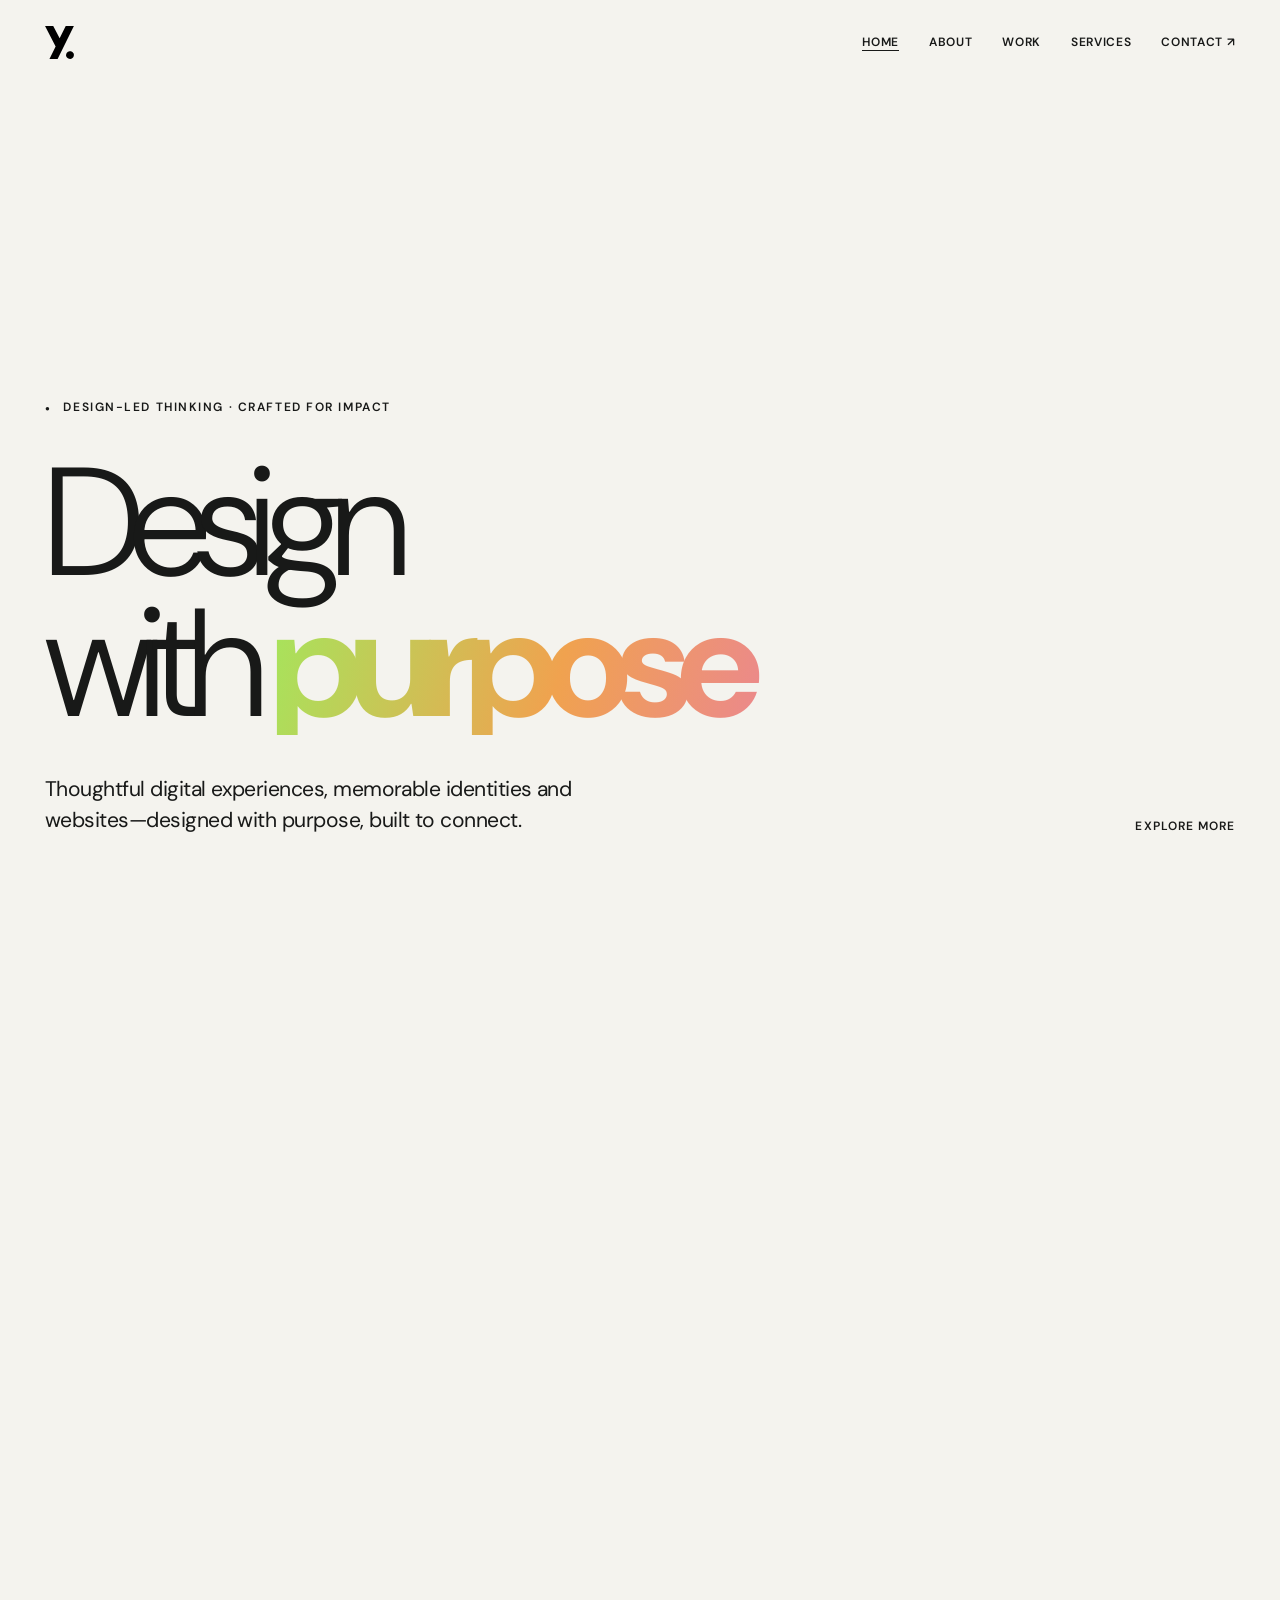
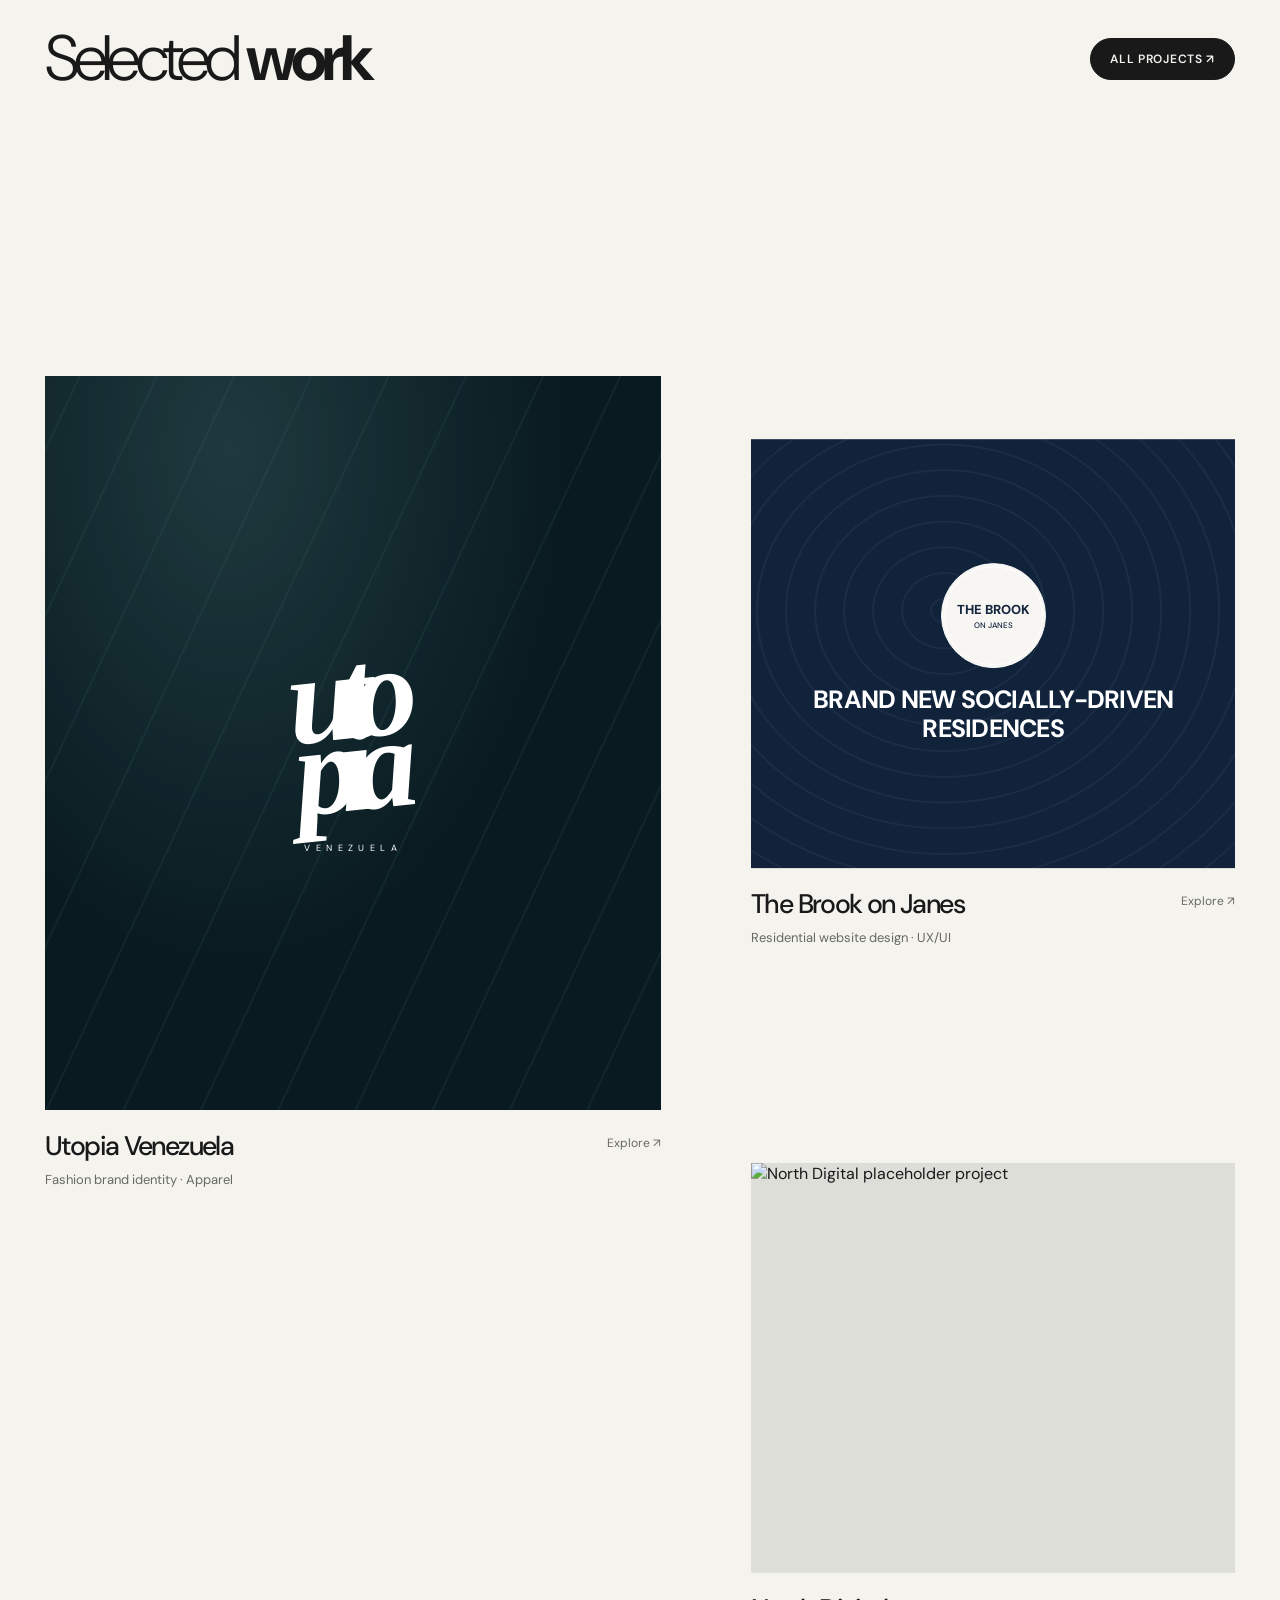
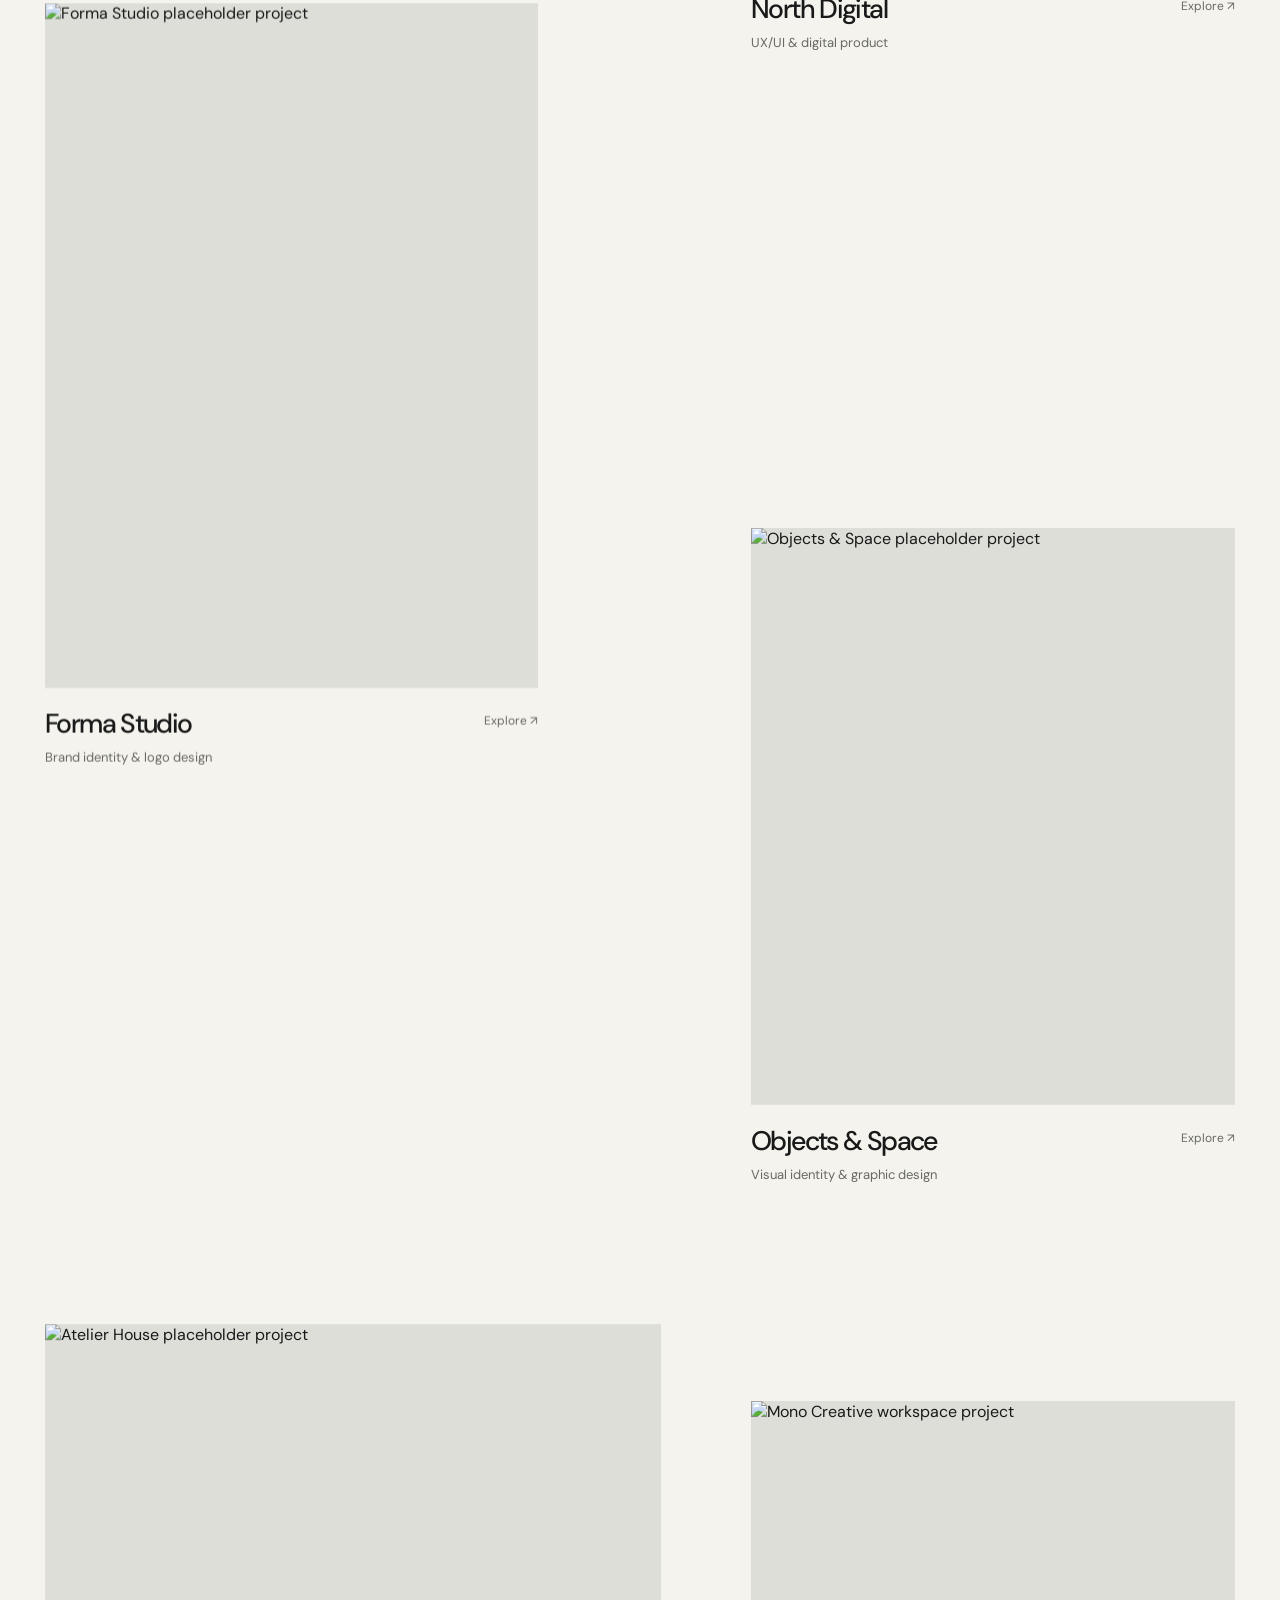
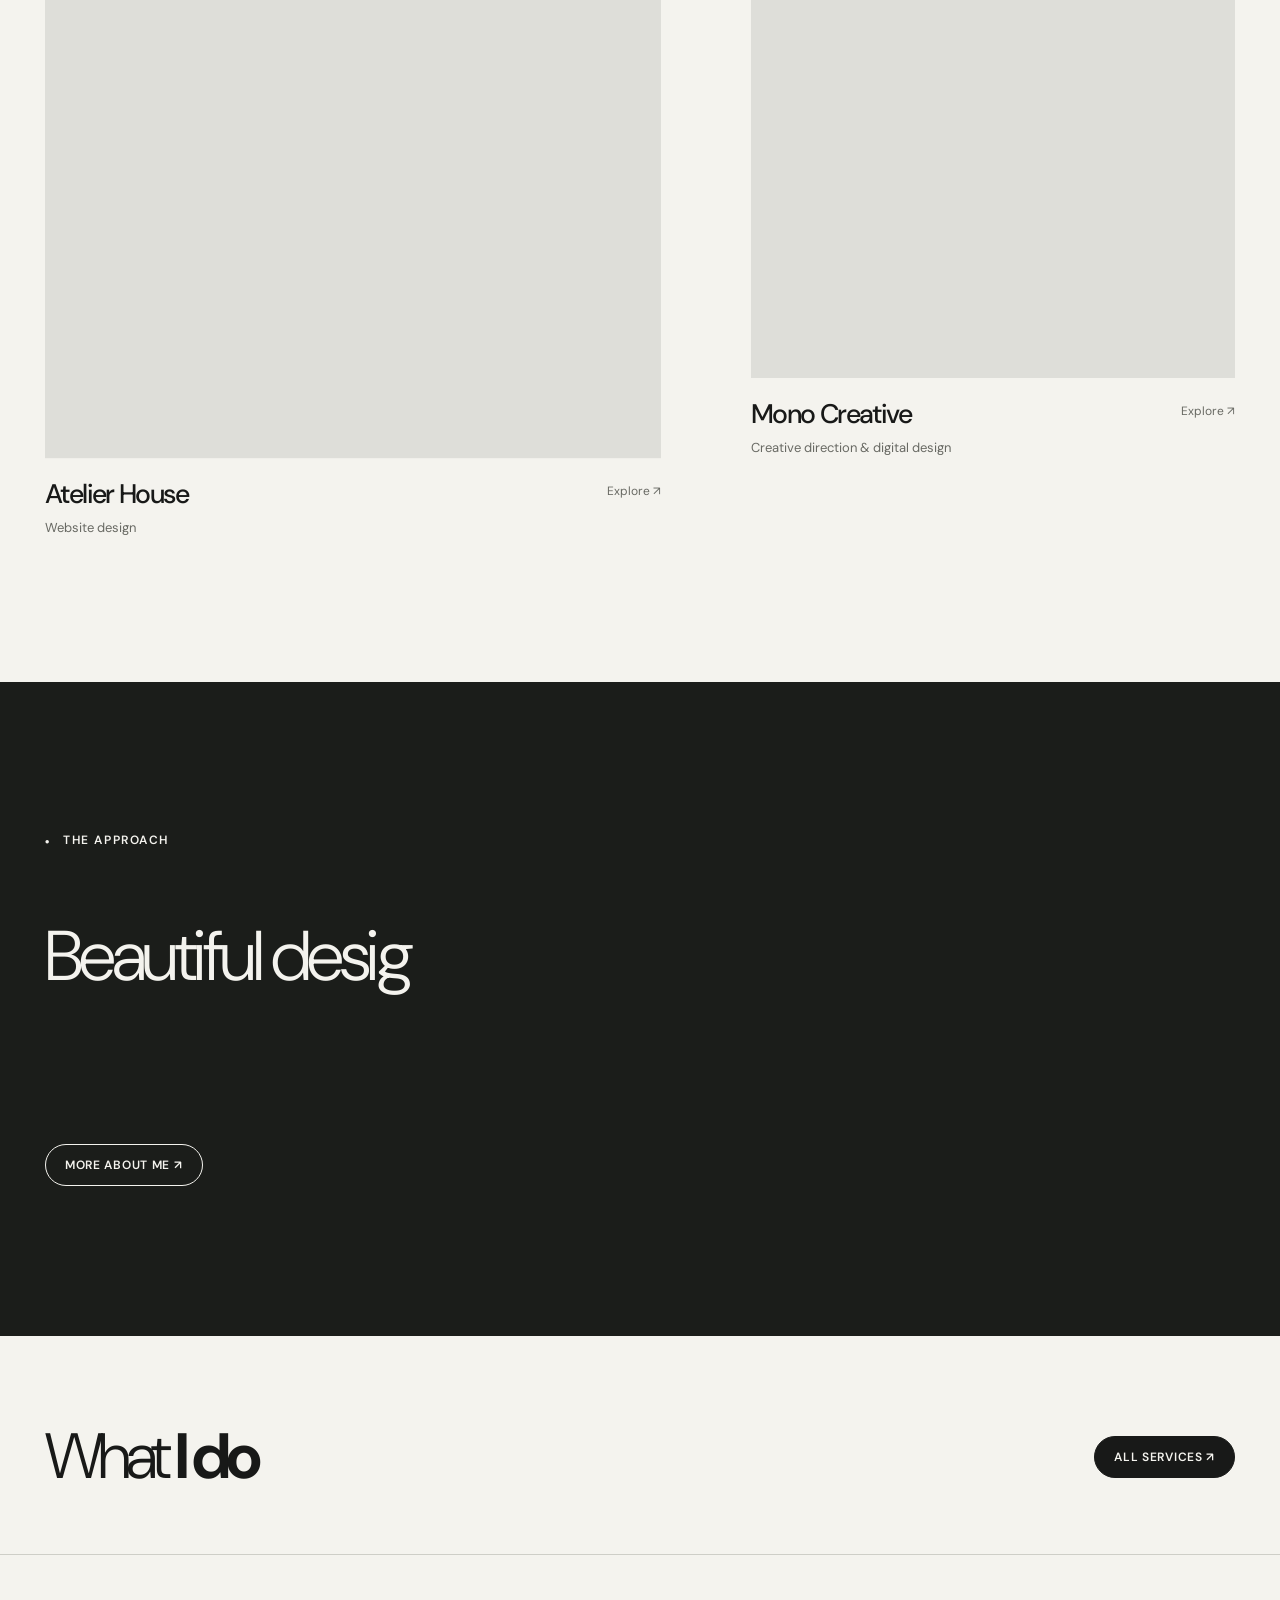
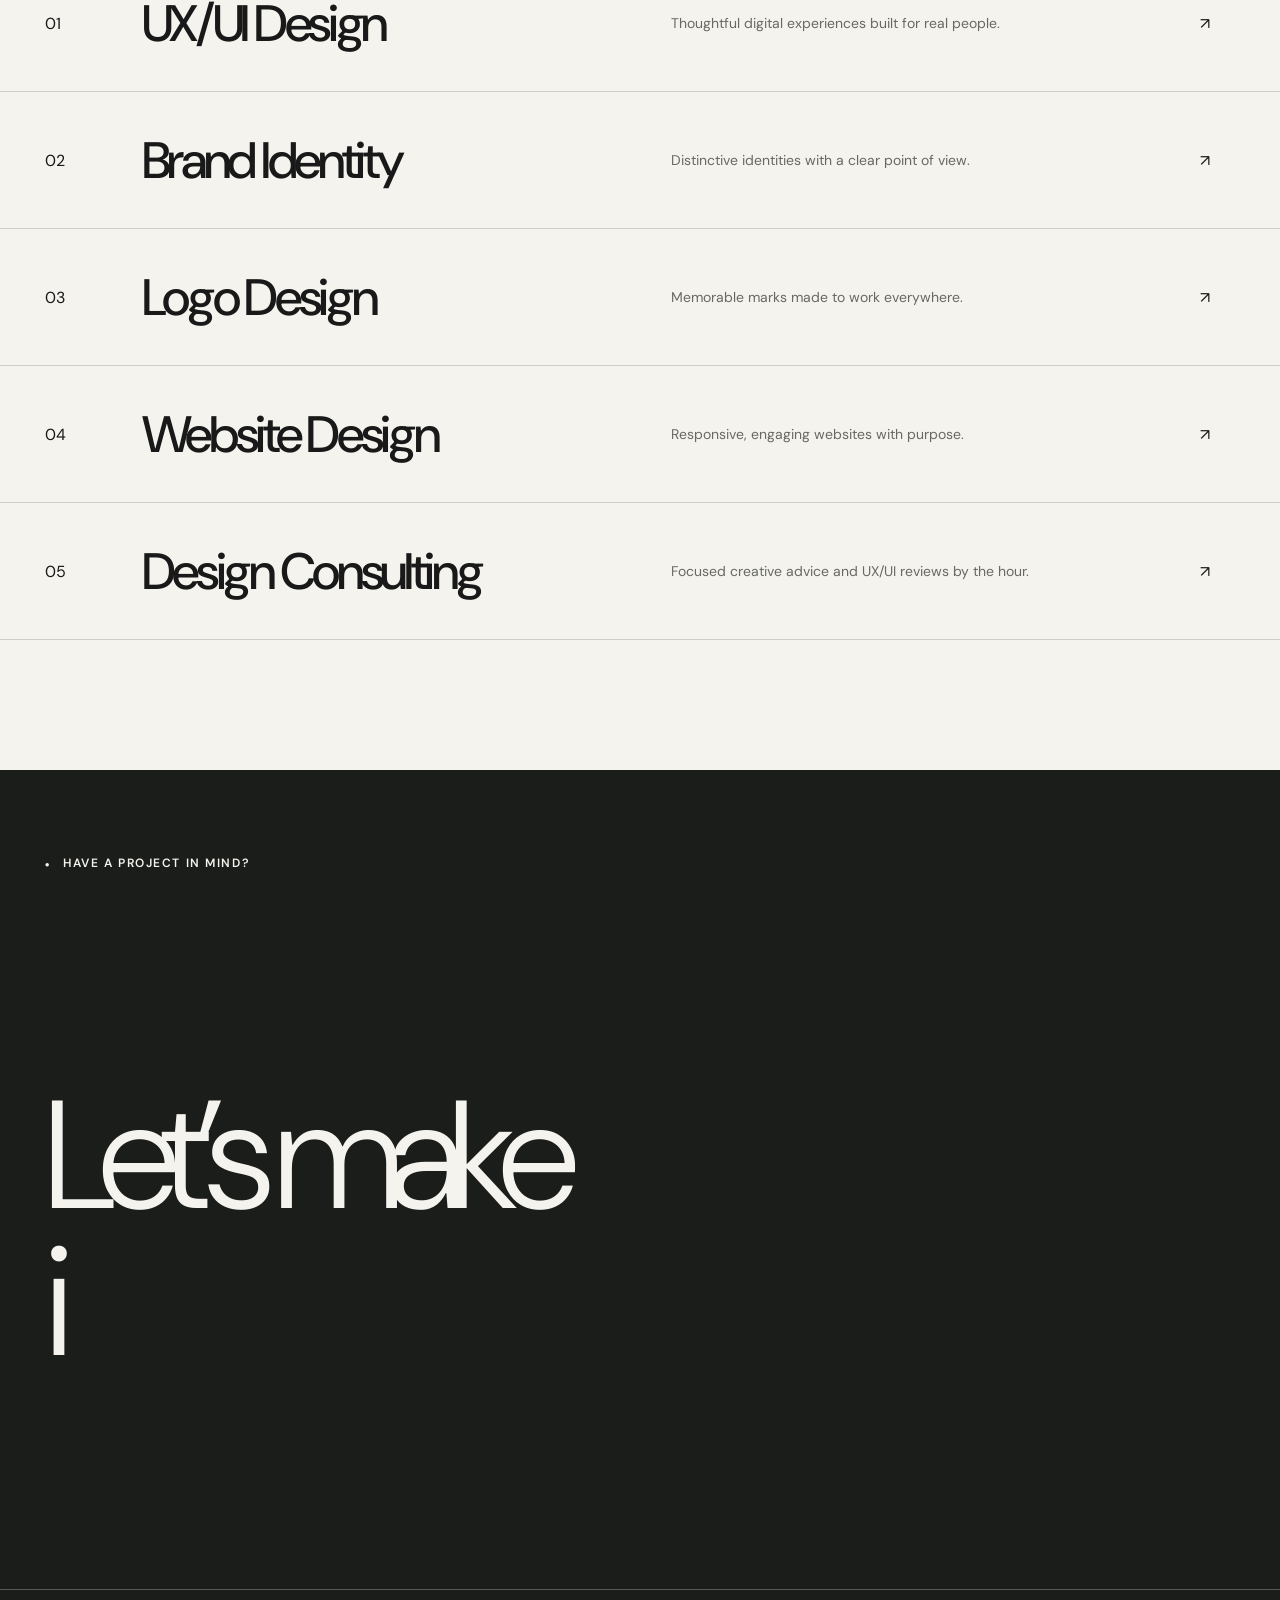
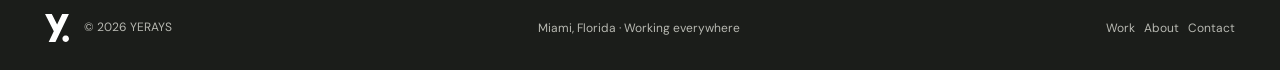
==== commit b63d7c74: "Add Utopia Venezuela fashion branding to featured work and portfolio gallery" ====
--- a/index.html
+++ b/index.html
@@ -1 +1 @@
-<!doctype html><html lang="en"><head><meta charset="utf-8"><meta name="viewport" content="width=device-width,initial-scale=1"><meta name="theme-color" content="#f4f3ee"><title>YERAYS | UX/UI Designer, Branding & Web Design in Miami</title><meta name="description" content="Miami-based Venezuelan UX/UI designer specializing in brand identity, logo design, website design and hourly design consulting."><link rel="stylesheet" href="style.css?v=brook-case-20261103"></head><body><div class="container"><header class="topbar"><a class="brand" href="index.html" aria-label="YERAYS home"><img src="yerays-logo-black.svg?v=20261102b" alt="YERAYS logo"></a><nav class="nav" id="nav"><a href="index.html" class="active">Home</a><a href="about.html">About</a><a href="work.html">Work</a><a href="services.html">Services</a><a href="contact.html">Contact ↗︎</a></nav><button class="menu-btn" aria-expanded="false" aria-controls="nav" aria-label="Open menu"><span class="menu-icon" aria-hidden="true"><i></i><i></i><i></i></span></button></header></div><main><section class="motion-stage hero-video-experiment" id="explore"><span id="video-reveal" class="video-reveal-anchor" aria-hidden="true"></span><div class="motion-pin"><div class="container hero-overlay"><section class="home-intro"><div class="hero-copy"><div class="eyebrow">Design-led thinking · Crafted for impact</div><h1 class="display hero-cta-heading">Design<br>with <strong class="weight-accent">purpose</strong></h1><p class="hero-summary">Thoughtful digital experiences, memorable identities and websites—designed with purpose, built to connect.</p></div><a class="hero-scroll-cue" href="#video-reveal" aria-label="Scroll to explore my work"><span>Explore more</span></a></section></div><div class="motion-frame"><video autoplay muted loop playsinline webkit-playsinline preload="auto" poster="https://images.unsplash.com/photo-1524758631624-e2822e304c36?auto=format&fit=crop&w=2200&q=85" aria-label="Creative studio and office video placeholder"><source src="https://videos.pexels.com/video-files/8631879/8631879-uhd_3840_2160_25fps.mp4" type="video/mp4"></video><div class="motion-caption"><small>Design / Ideas / Experience</small><strong class="weight-accent">Ideas</strong> made<br>to move.<div class="motion-actions"><a href="work.html" class="motion-link pill">Explore Our Work ↗︎</a></div></div></div></div></section><section class="selected-work-section"><div class="section container"><div class="section-line"><h2>Selected <strong class="weight-accent">work</strong></h2><a href="work.html" class="pill">All projects ↗︎</a></div><div class="feature-grid"><a class="tile large reveal" href="project-brook-on-janes.html"><div class="tile-visual brook-card-visual"><div class="brook-card-roundel">THE BROOK<small>ON JANES</small></div><span>BRAND NEW SOCIALLY-DRIVEN<br>RESIDENCES</span></div><div class="tile-meta"><h3>The Brook on Janes</h3><span>Explore ↗︎</span></div><p>Residential website design · UX/UI</p></a><a class="tile large reveal" href="project-forma.html"><div class="tile-visual"><img src="https://images.unsplash.com/photo-1602143407151-7111542de6e8?auto=format&fit=crop&w=1400&q=85" alt="Forma Studio placeholder project" loading="lazy"></div><div class="tile-meta"><h3>Forma Studio</h3><span>Explore ↗︎</span></div><p>Brand identity & logo design</p></a><a class="tile medium reveal" href="project-north.html"><div class="tile-visual"><img src="https://images.unsplash.com/photo-1460925895917-afdab827c52f?auto=format&fit=crop&w=1400&q=85" alt="North Digital placeholder project" loading="lazy"></div><div class="tile-meta"><h3>North Digital</h3><span>Explore ↗︎</span></div><p>UX/UI & digital product</p></a><a class="tile large reveal" href="project-objects.html"><div class="tile-visual"><img src="https://images.unsplash.com/photo-1545235617-9465d2a55698?auto=format&fit=crop&w=1400&q=85" alt="Objects & Space placeholder project" loading="lazy"></div><div class="tile-meta"><h3>Objects & Space</h3><span>Explore ↗︎</span></div><p>Visual identity & graphic design</p></a><a class="tile medium reveal" href="project-atelier.html"><div class="tile-visual"><img src="https://images.unsplash.com/photo-1499951360447-b19be8fe80f5?auto=format&fit=crop&w=1400&q=85" alt="Atelier House placeholder project" loading="lazy"></div><div class="tile-meta"><h3>Atelier House</h3><span>Explore ↗︎</span></div><p>Website design</p></a><a class="tile medium reveal" href="project-mono.html"><div class="tile-visual"><img src="https://images.unsplash.com/photo-1497366754035-f200968a6e72?auto=format&fit=crop&w=1400&q=85" alt="Mono Creative workspace project" loading="lazy"></div><div class="tile-meta"><h3>Mono Creative</h3><span>Explore ↗︎</span></div><p>Creative direction & digital design</p></a></div></div></section><section class="statement"><div class="container"><div class="eyebrow">The approach</div><p class="lede reveal">Beautiful design is just the beginning. <span><strong class="weight-accent">Clarity</strong>, usability and <strong class="weight-accent">character</strong> make it <strong class="weight-accent">matter.</strong></span></p><a class="pill" href="about.html">More about me ↗︎</a></div></section><section class="section container services-home"><div class="section-line"><h2>What <strong class="weight-accent">I do</strong></h2><a class="pill" href="services.html">All services ↗︎</a></div><div class="service-list"><a class="service-row reveal" href="services.html"><span>01</span><h3>UX/UI Design</h3><p>Thoughtful digital experiences built for real people.</p><span class="arrow">↗︎</span></a><a class="service-row reveal" href="services.html"><span>02</span><h3>Brand Identity</h3><p>Distinctive identities with a clear point of view.</p><span class="arrow">↗︎</span></a><a class="service-row reveal" href="services.html"><span>03</span><h3>Logo Design</h3><p>Memorable marks made to work everywhere.</p><span class="arrow">↗︎</span></a><a class="service-row reveal" href="services.html"><span>04</span><h3>Website Design</h3><p>Responsive, engaging websites with purpose.</p><span class="arrow">↗︎</span></a><a class="service-row reveal" href="services.html"><span>05</span><h3>Design Consulting</h3><p>Focused creative advice and UX/UI reviews by the hour.</p><span class="arrow">↗︎</span></a></div></section></main><footer class="footer"><div class="container"><div class="footer-head eyebrow">Have a project in mind?</div><h2><a class="footer-cta" href="contact.html">Let’s make<br>it <strong class="weight-accent">happen</strong> ↗︎</a></h2><div class="footer-bottom"><span><img class="footer-mark" src="yerays-logo-black.svg" alt="YERAYS logo"> © <span data-year>2026</span> YERAYS</span><span>Miami, Florida · Working everywhere</span><span><a href="work.html">Work</a> &nbsp; <a href="about.html">About</a> &nbsp; <a href="contact.html">Contact</a></span></div></div></footer><div class="cursor-tip" aria-hidden="true">Explore<br>case study ↗︎</div><script src="script.js?v=rounded-fullbleed-20261102" defer></script></body></html>+<!doctype html><html lang="en"><head><meta charset="utf-8"><meta name="viewport" content="width=device-width,initial-scale=1"><meta name="theme-color" content="#f4f3ee"><title>YERAYS | UX/UI Designer, Branding & Web Design in Miami</title><meta name="description" content="Miami-based Venezuelan UX/UI designer specializing in brand identity, logo design, website design and hourly design consulting."><link rel="stylesheet" href="style.css?v=utopia-20261103"></head><body><div class="container"><header class="topbar"><a class="brand" href="index.html" aria-label="YERAYS home"><img src="yerays-logo-black.svg?v=20261102b" alt="YERAYS logo"></a><nav class="nav" id="nav"><a href="index.html" class="active">Home</a><a href="about.html">About</a><a href="work.html">Work</a><a href="services.html">Services</a><a href="contact.html">Contact ↗︎</a></nav><button class="menu-btn" aria-expanded="false" aria-controls="nav" aria-label="Open menu"><span class="menu-icon" aria-hidden="true"><i></i><i></i><i></i></span></button></header></div><main><section class="motion-stage hero-video-experiment" id="explore"><span id="video-reveal" class="video-reveal-anchor" aria-hidden="true"></span><div class="motion-pin"><div class="container hero-overlay"><section class="home-intro"><div class="hero-copy"><div class="eyebrow">Design-led thinking · Crafted for impact</div><h1 class="display hero-cta-heading">Design<br>with <strong class="weight-accent">purpose</strong></h1><p class="hero-summary">Thoughtful digital experiences, memorable identities and websites—designed with purpose, built to connect.</p></div><a class="hero-scroll-cue" href="#video-reveal" aria-label="Scroll to explore my work"><span>Explore more</span></a></section></div><div class="motion-frame"><video autoplay muted loop playsinline webkit-playsinline preload="auto" poster="https://images.unsplash.com/photo-1524758631624-e2822e304c36?auto=format&fit=crop&w=2200&q=85" aria-label="Creative studio and office video placeholder"><source src="https://videos.pexels.com/video-files/8631879/8631879-uhd_3840_2160_25fps.mp4" type="video/mp4"></video><div class="motion-caption"><small>Design / Ideas / Experience</small><strong class="weight-accent">Ideas</strong> made<br>to move.<div class="motion-actions"><a href="work.html" class="motion-link pill">Explore Our Work ↗︎</a></div></div></div></div></section><section class="selected-work-section"><div class="section container"><div class="section-line"><h2>Selected <strong class="weight-accent">work</strong></h2><a href="work.html" class="pill">All projects ↗︎</a></div><div class="feature-grid"><a class="tile medium reveal" href="project-utopia.html"><div class="tile-visual utopia-card-visual"><div class="utopia-script">uto<br>pia</div><span>VENEZUELA</span></div><div class="tile-meta"><h3>Utopia Venezuela</h3><span>Explore ↗︎</span></div><p>Fashion brand identity · Apparel</p></a><a class="tile large reveal" href="project-brook-on-janes.html"><div class="tile-visual brook-card-visual"><div class="brook-card-roundel">THE BROOK<small>ON JANES</small></div><span>BRAND NEW SOCIALLY-DRIVEN<br>RESIDENCES</span></div><div class="tile-meta"><h3>The Brook on Janes</h3><span>Explore ↗︎</span></div><p>Residential website design · UX/UI</p></a><a class="tile large reveal" href="project-forma.html"><div class="tile-visual"><img src="https://images.unsplash.com/photo-1602143407151-7111542de6e8?auto=format&fit=crop&w=1400&q=85" alt="Forma Studio placeholder project" loading="lazy"></div><div class="tile-meta"><h3>Forma Studio</h3><span>Explore ↗︎</span></div><p>Brand identity & logo design</p></a><a class="tile medium reveal" href="project-north.html"><div class="tile-visual"><img src="https://images.unsplash.com/photo-1460925895917-afdab827c52f?auto=format&fit=crop&w=1400&q=85" alt="North Digital placeholder project" loading="lazy"></div><div class="tile-meta"><h3>North Digital</h3><span>Explore ↗︎</span></div><p>UX/UI & digital product</p></a><a class="tile large reveal" href="project-objects.html"><div class="tile-visual"><img src="https://images.unsplash.com/photo-1545235617-9465d2a55698?auto=format&fit=crop&w=1400&q=85" alt="Objects & Space placeholder project" loading="lazy"></div><div class="tile-meta"><h3>Objects & Space</h3><span>Explore ↗︎</span></div><p>Visual identity & graphic design</p></a><a class="tile medium reveal" href="project-atelier.html"><div class="tile-visual"><img src="https://images.unsplash.com/photo-1499951360447-b19be8fe80f5?auto=format&fit=crop&w=1400&q=85" alt="Atelier House placeholder project" loading="lazy"></div><div class="tile-meta"><h3>Atelier House</h3><span>Explore ↗︎</span></div><p>Website design</p></a><a class="tile medium reveal" href="project-mono.html"><div class="tile-visual"><img src="https://images.unsplash.com/photo-1497366754035-f200968a6e72?auto=format&fit=crop&w=1400&q=85" alt="Mono Creative workspace project" loading="lazy"></div><div class="tile-meta"><h3>Mono Creative</h3><span>Explore ↗︎</span></div><p>Creative direction & digital design</p></a></div></div></section><section class="statement"><div class="container"><div class="eyebrow">The approach</div><p class="lede reveal">Beautiful design is just the beginning. <span><strong class="weight-accent">Clarity</strong>, usability and <strong class="weight-accent">character</strong> make it <strong class="weight-accent">matter.</strong></span></p><a class="pill" href="about.html">More about me ↗︎</a></div></section><section class="section container services-home"><div class="section-line"><h2>What <strong class="weight-accent">I do</strong></h2><a class="pill" href="services.html">All services ↗︎</a></div><div class="service-list"><a class="service-row reveal" href="services.html"><span>01</span><h3>UX/UI Design</h3><p>Thoughtful digital experiences built for real people.</p><span class="arrow">↗︎</span></a><a class="service-row reveal" href="services.html"><span>02</span><h3>Brand Identity</h3><p>Distinctive identities with a clear point of view.</p><span class="arrow">↗︎</span></a><a class="service-row reveal" href="services.html"><span>03</span><h3>Logo Design</h3><p>Memorable marks made to work everywhere.</p><span class="arrow">↗︎</span></a><a class="service-row reveal" href="services.html"><span>04</span><h3>Website Design</h3><p>Responsive, engaging websites with purpose.</p><span class="arrow">↗︎</span></a><a class="service-row reveal" href="services.html"><span>05</span><h3>Design Consulting</h3><p>Focused creative advice and UX/UI reviews by the hour.</p><span class="arrow">↗︎</span></a></div></section></main><footer class="footer"><div class="container"><div class="footer-head eyebrow">Have a project in mind?</div><h2><a class="footer-cta" href="contact.html">Let’s make<br>it <strong class="weight-accent">happen</strong> ↗︎</a></h2><div class="footer-bottom"><span><img class="footer-mark" src="yerays-logo-black.svg" alt="YERAYS logo"> © <span data-year>2026</span> YERAYS</span><span>Miami, Florida · Working everywhere</span><span><a href="work.html">Work</a> &nbsp; <a href="about.html">About</a> &nbsp; <a href="contact.html">Contact</a></span></div></div></footer><div class="cursor-tip" aria-hidden="true">Explore<br>case study ↗︎</div><script src="script.js?v=rounded-fullbleed-20261102" defer></script></body></html>
--- a/style.css
+++ b/style.css
@@ -574,3 +574,35 @@
 .brook-card-roundel small{font-size:8px;font-weight:500;margin-top:5px}
 .brook-card-visual>span{font-size:clamp(13px,2vw,25px);line-height:1.15;font-weight:700;letter-spacing:-.03em}
 @media(max-width:800px){.brook-screen{min-height:350px}.brook-screen-strip,.brook-split-visual{grid-template-columns:1fr}.brook-screen-strip .brook-photo-swatch{min-height:170px}.brook-red-panel{min-height:300px}.brook-photo-art{min-height:320px}.brook-phone{width:43vw;border-width:6px;border-radius:25px}.brook-phone-top{height:50px;padding:10px;font-size:10px}.brook-phone-content p{font-size:10px}.brook-phone-content h3{margin:12px 0}.brook-phone-content>span{margin-top:10px;font-size:8px}.brook-visual{padding-left:20px;padding-right:20px}.brook-swatches>div{height:120px;padding:10px;font-size:10px}.brook-meta{gap:12px}.brook-detail{min-height:420px}}
+
+/* Utopia Venezuela — branded case study. */
+.utopia-intro .display{font-weight:300}.utopia-intro .display .weight-accent{font-weight:700}
+.utopia-hero,.utopia-end{background:#091b21;color:white;position:relative;overflow:hidden;text-align:center;background-image:radial-gradient(ellipse at 20% 12%,#37666a66,transparent 35%),radial-gradient(ellipse at 85% 5%,#2c555b77,transparent 35%),repeating-linear-gradient(115deg,transparent 0 29px,#618a8b15 30px 32px,transparent 33px 68px)}
+.utopia-hero{min-height:780px;display:grid;place-items:center}
+.utopia-hero:before,.utopia-end:before{content:"";position:absolute;inset:-20% -10%;background:repeating-conic-gradient(from 15deg at 35% 5%,transparent 0deg 7deg,#52818525 8deg 9deg,transparent 10deg 19deg);opacity:.7;pointer-events:none}
+.utopia-hero-inner{position:relative;z-index:1}
+.utopia-script{font-family:"Brush Script MT","Segoe Script",cursive;font-style:italic;font-size:clamp(110px,19vw,270px);font-weight:700;letter-spacing:-.16em;line-height:.56;transform:rotate(-6deg);padding:.22em .2em .3em .08em}
+.utopia-country{font-size:13px;letter-spacing:.65em;display:block;margin-top:20px}
+.utopia-hero-note{position:absolute;bottom:32px;left:0;right:0;font-size:11px;letter-spacing:.15em;opacity:.7}
+.utopia-mark-section{background:#fff;min-height:680px;display:flex;align-items:center;justify-content:center;flex-direction:column;position:relative;color:#0b252c}
+.utopia-mark-wrap{text-align:center}.utopia-mark-wrap .utopia-script{font-size:clamp(120px,20vw,280px)}.utopia-mark-wrap>span{font-size:11px;letter-spacing:.65em}
+.utopia-caption{font-size:11px;letter-spacing:.11em;text-align:center;opacity:.75;max-width:80%;line-height:1.6}
+.utopia-mark-section>.utopia-caption{position:absolute;bottom:28px}
+.utopia-lifestyle{height:clamp(520px,72vw,900px);position:relative;overflow:hidden;background:linear-gradient(180deg,#f4d5d7 0%,#f7e7e0 40%,#a3c1c8 60%,#456a7b 68%,#173b51 100%);display:flex;align-items:center;justify-content:center;flex-direction:column;color:white}
+.utopia-lifestyle:after{content:"";position:absolute;inset:60% 0 0;background:repeating-linear-gradient(172deg,transparent 0 25px,#fff4 27px 30px,transparent 32px 65px);opacity:.5}
+.utopia-lifestyle-word{font-family:"Brush Script MT","Segoe Script",cursive;font-size:clamp(110px,24vw,340px);font-style:italic;font-weight:700;letter-spacing:-.15em;line-height:1;position:relative;z-index:1}
+.utopia-lifestyle-country{position:relative;z-index:1;letter-spacing:.7em;font-size:12px}
+.utopia-lifestyle>.utopia-caption{position:absolute;bottom:20px;z-index:2;color:#fff}
+.utopia-tag-stage{background:radial-gradient(ellipse at 50% 20%,#fff7f7,#e4cfd2 70%,#b4a0ac);min-height:790px;display:flex;align-items:center;justify-content:center;flex-direction:column;position:relative;overflow:hidden}
+.utopia-tag-string{position:absolute;top:-30px;width:3px;height:240px;background:#141a1a;transform:rotate(-7deg);z-index:2}
+.utopia-tag{height:340px;width:220px;background:linear-gradient(155deg,#204650,#101b2d);box-shadow:20px 35px 45px #1d1c2840;color:white;display:flex;align-items:center;flex-direction:column;justify-content:center;position:relative;transform:rotate(2deg)}
+.utopia-tag-hole{position:absolute;top:13px;left:calc(50% - 10px);width:20px;height:20px;border:4px solid #b5a48d;border-radius:50%;background:#101b2d}
+.utopia-tag .utopia-script{font-size:95px;line-height:.53;padding:.1em .3em .22em .1em}
+.utopia-tag small{font-size:7px;letter-spacing:.35em}.utopia-tag-dots{margin-top:35px;letter-spacing:7px}.utopia-tag em{font-family:"Brush Script MT","Segoe Script",cursive;font-size:28px}
+.utopia-tag-stage>.utopia-caption{position:absolute;bottom:25px;color:#28333a}
+.utopia-end{min-height:580px;display:flex;align-items:center;justify-content:center;flex-direction:column;gap:20px}
+.utopia-end-title{font-size:clamp(12px,2.3vw,25px);letter-spacing:.32em;position:relative;z-index:1}
+.utopia-end .utopia-script{font-size:110px;position:relative;z-index:1}.utopia-end>span{letter-spacing:.5em;font-size:10px;position:relative;z-index:1}
+.utopia-card-visual{background:#091b21;color:#fff!important;display:flex;align-items:center;justify-content:center;flex-direction:column;background-image:radial-gradient(ellipse at 30% 10%,#49777955,transparent 55%),repeating-linear-gradient(115deg,transparent 0 30px,#4f80801d 31px 32px,transparent 33px 70px)}
+.utopia-card-visual .utopia-script{font-size:clamp(75px,10vw,145px)}.utopia-card-visual>span{font-size:9px;letter-spacing:.6em}
+@media(max-width:800px){.utopia-hero{min-height:520px}.utopia-mark-section{min-height:480px}.utopia-tag-stage{min-height:620px}.utopia-end{min-height:420px}.utopia-country{font-size:9px}.utopia-card-visual .utopia-script{font-size:85px}}
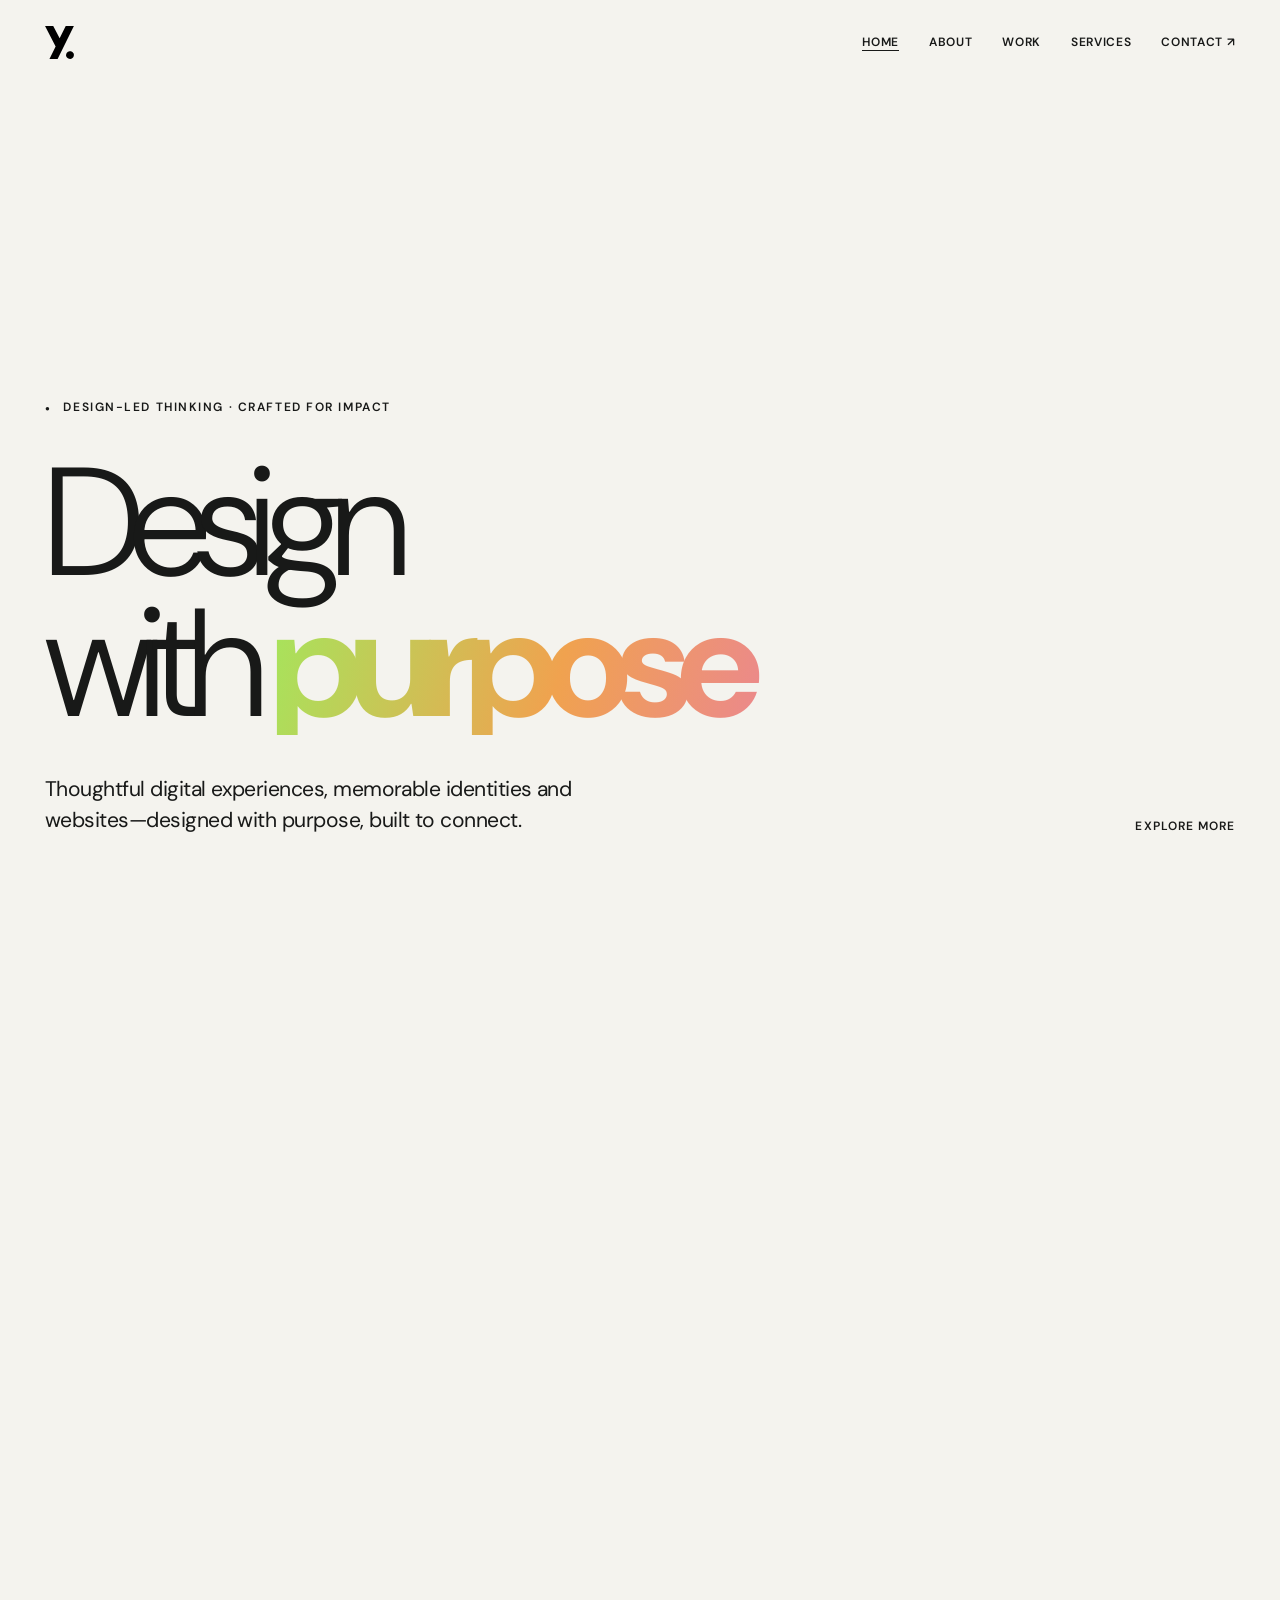
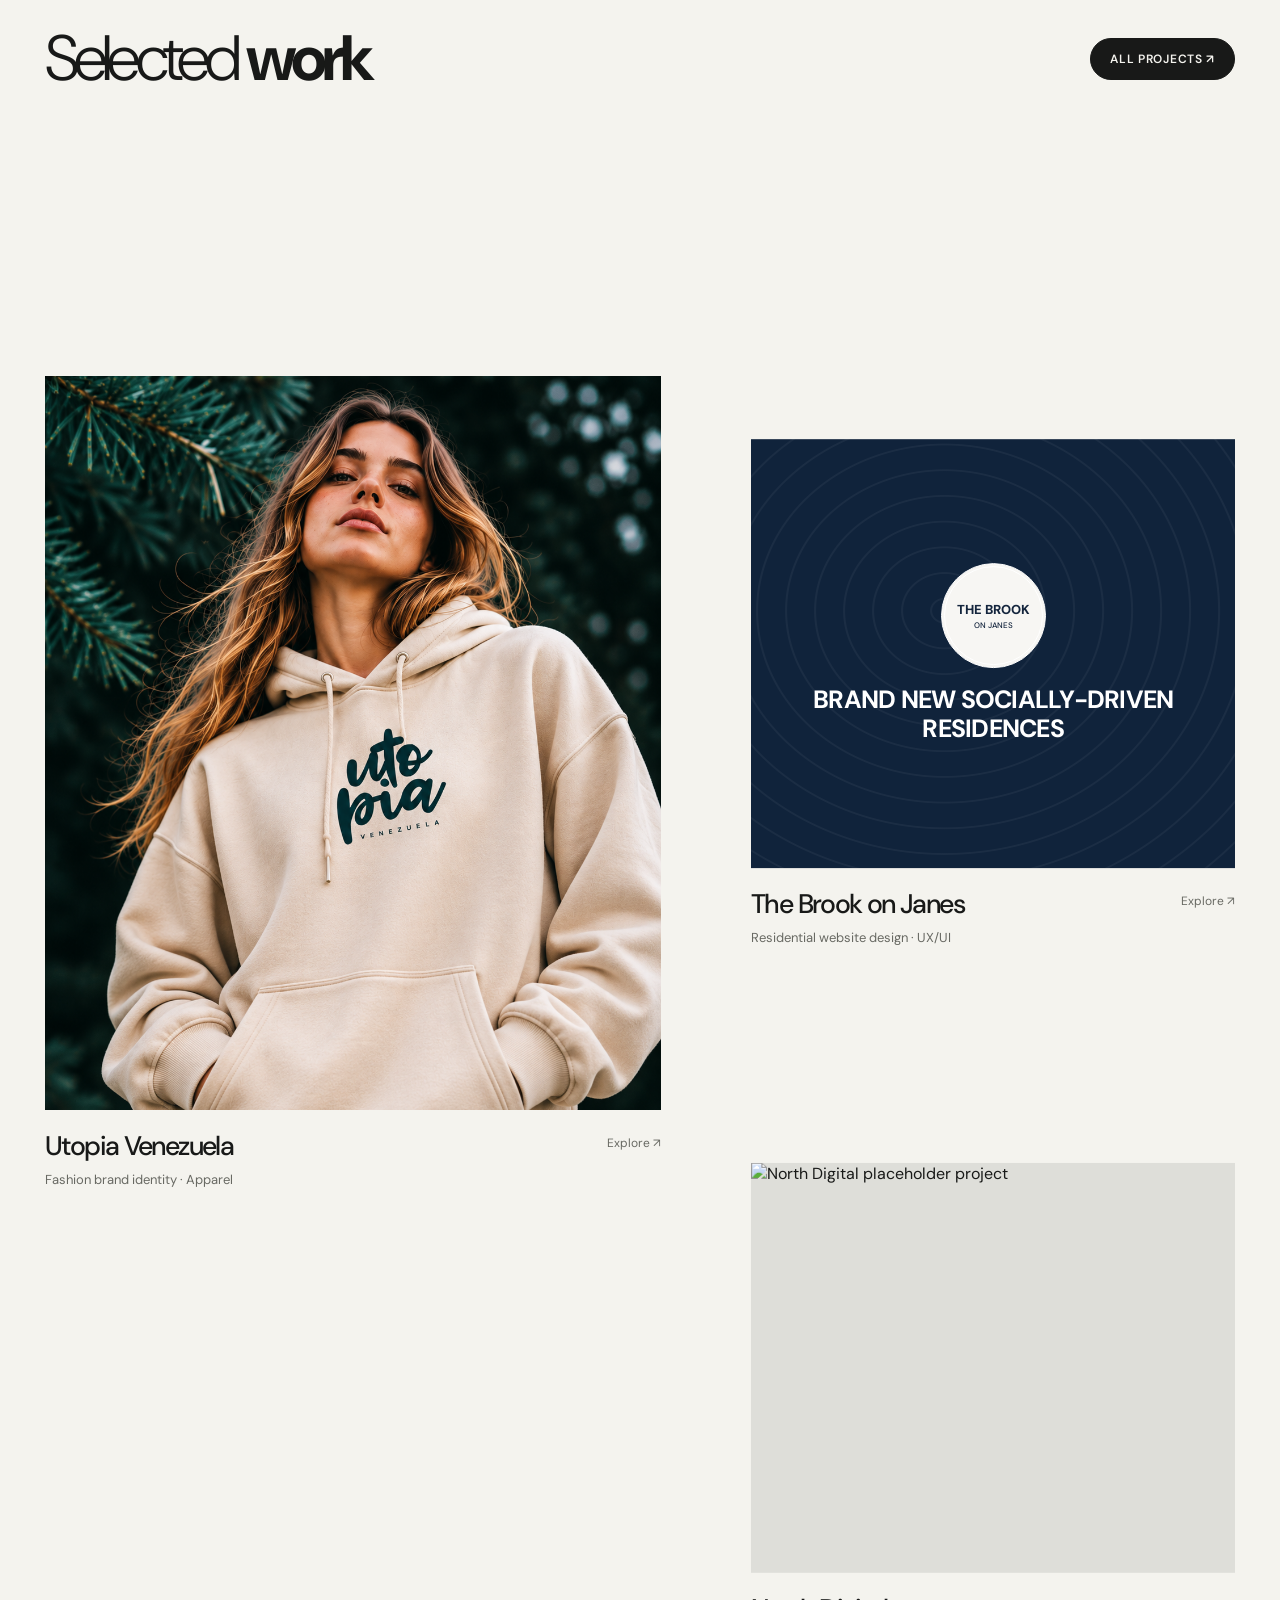
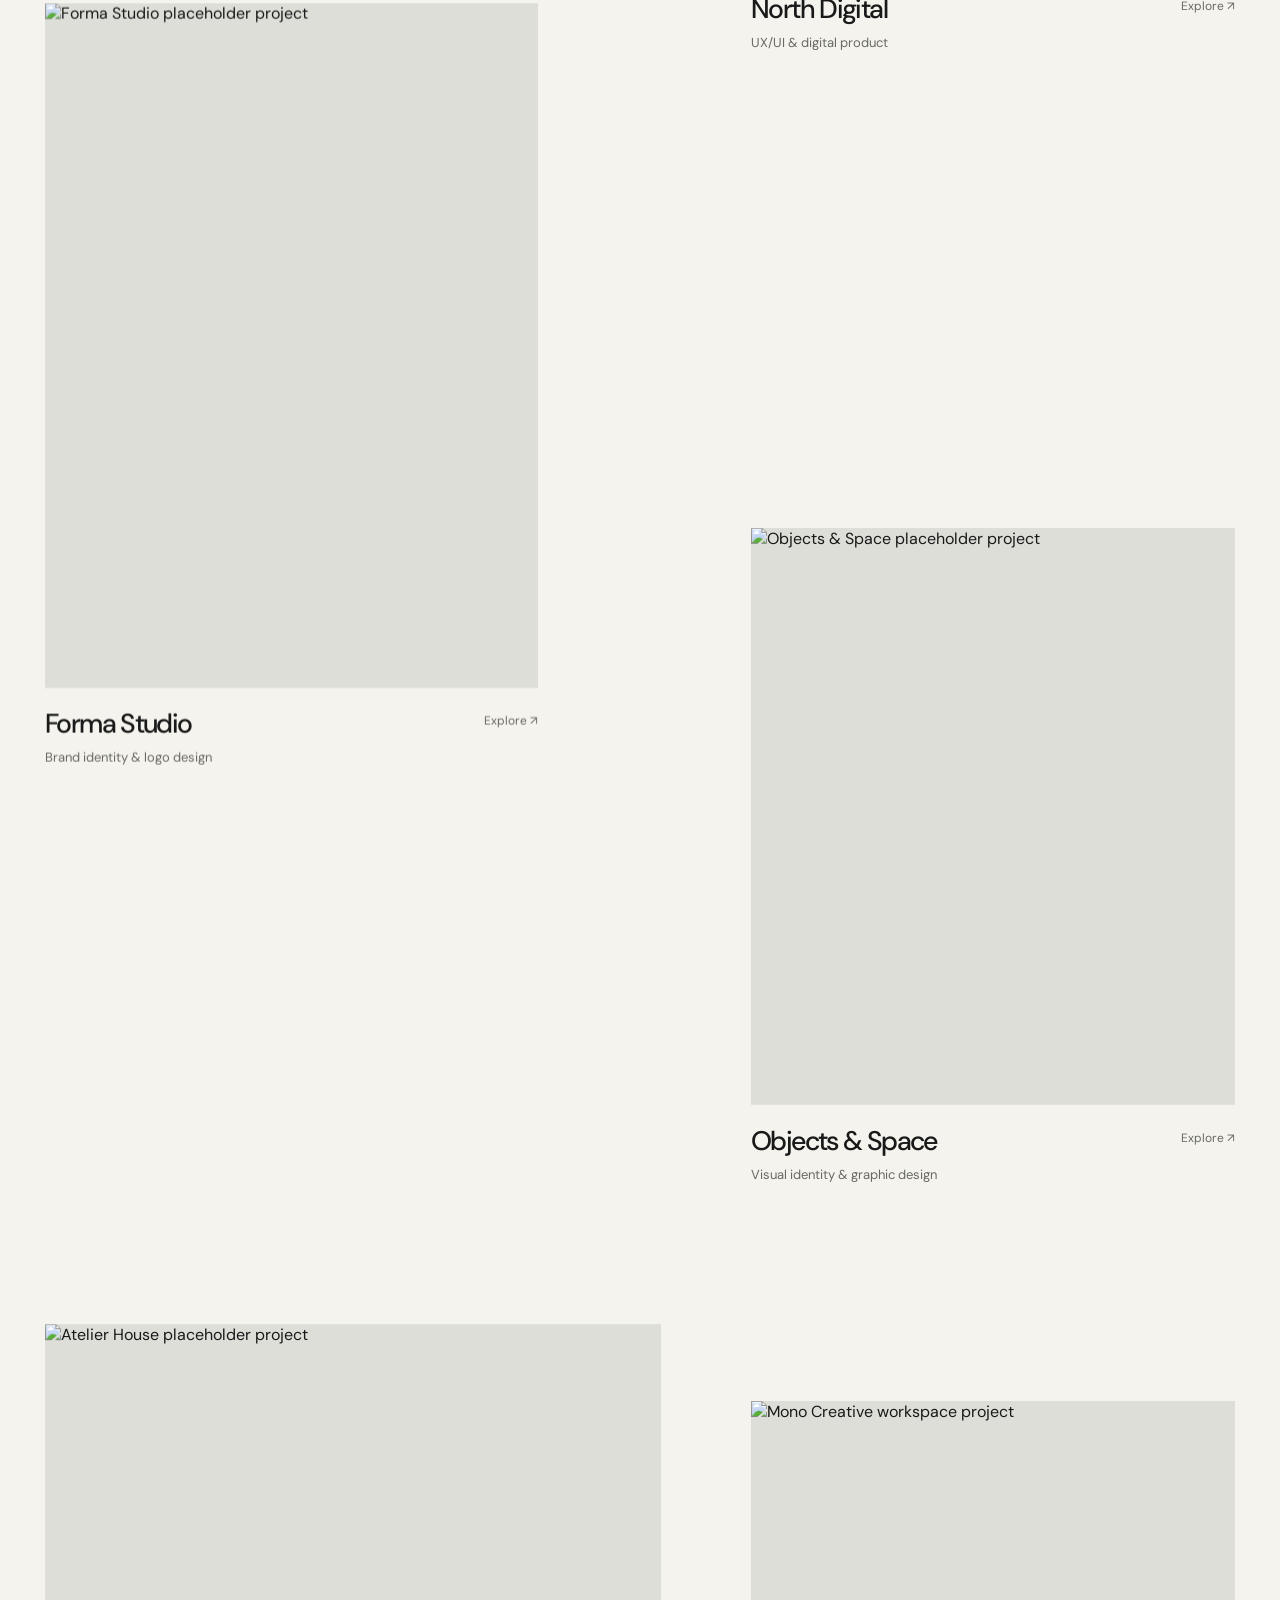
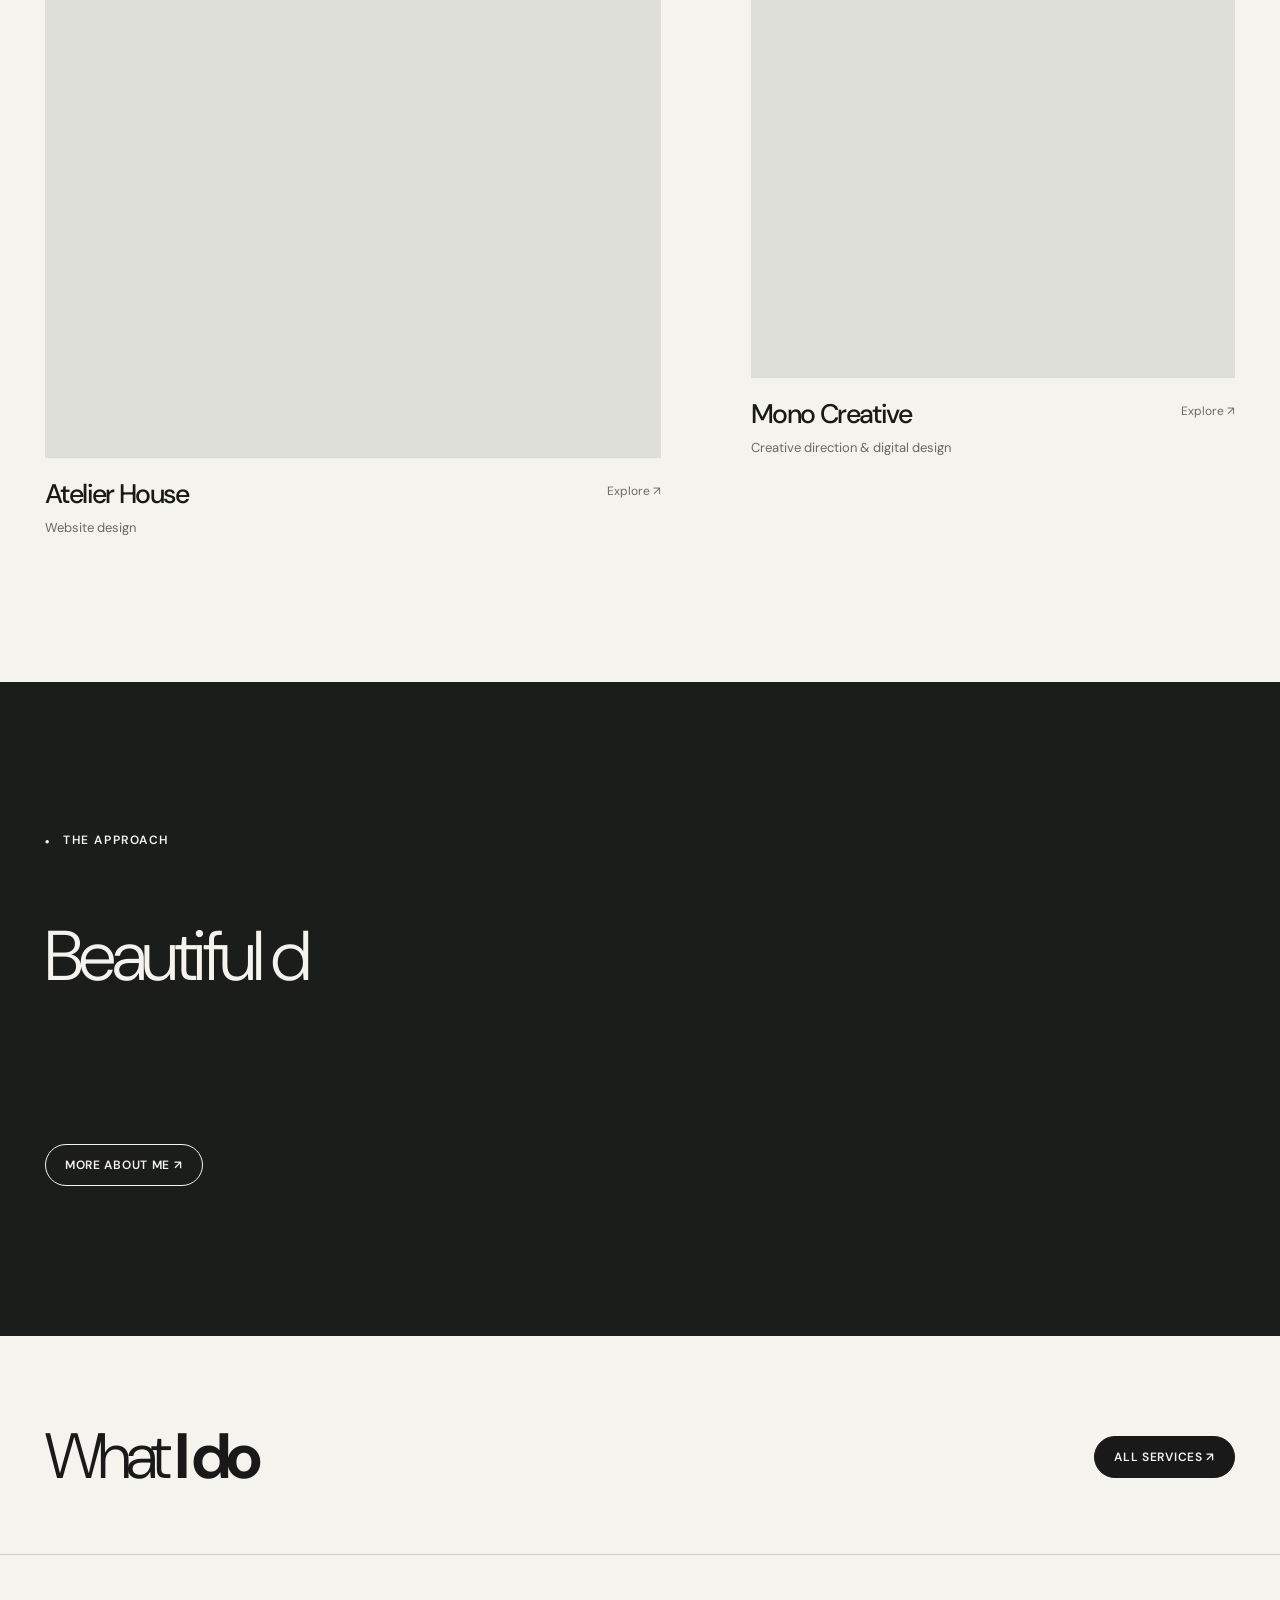
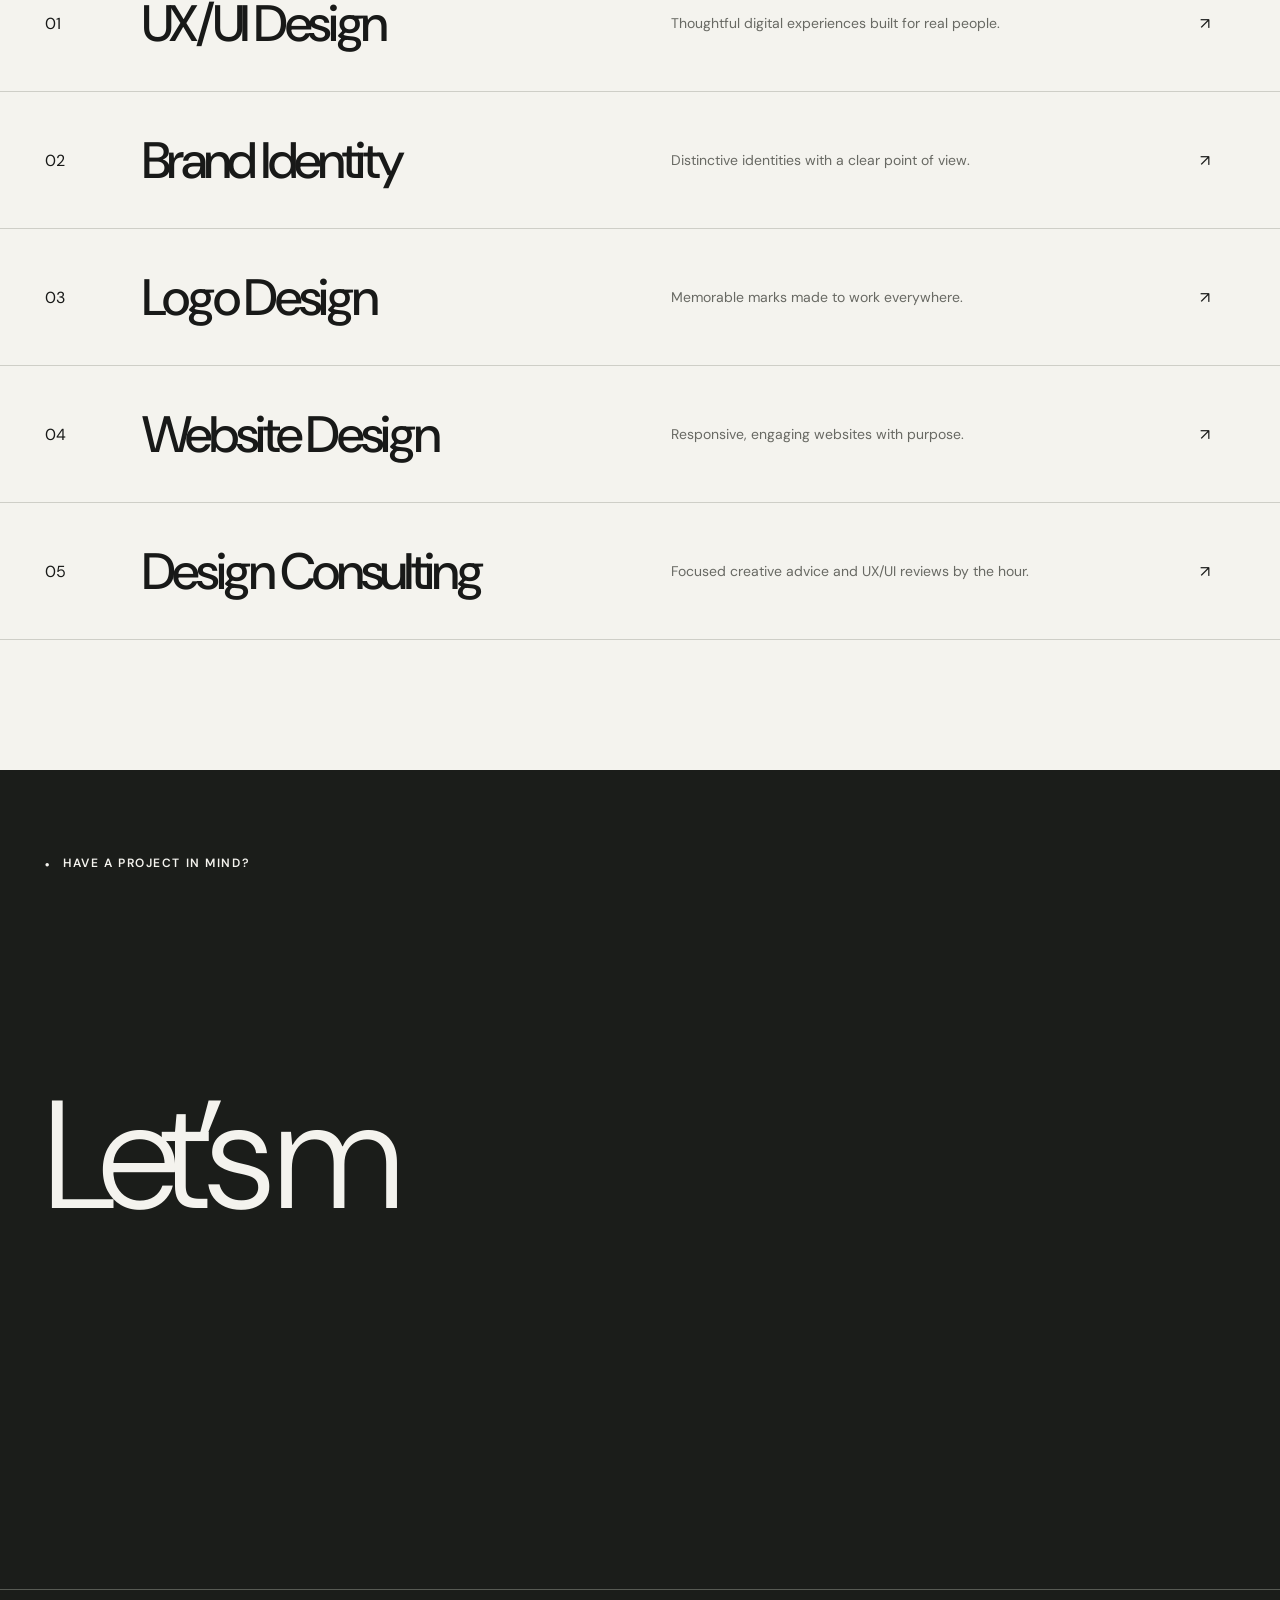
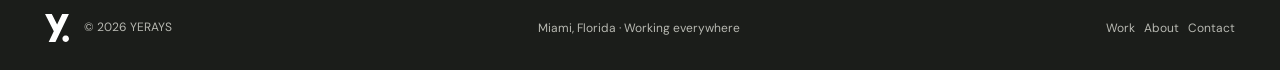
==== commit 26a41926: "Use Utopia portrait as project cover" ====
--- a/index.html
+++ b/index.html
@@ -1 +1 @@
-<!doctype html><html lang="en"><head><meta charset="utf-8"><meta name="viewport" content="width=device-width,initial-scale=1"><meta name="theme-color" content="#f4f3ee"><title>YERAYS | UX/UI Designer, Branding & Web Design in Miami</title><meta name="description" content="Miami-based Venezuelan UX/UI designer specializing in brand identity, logo design, website design and hourly design consulting."><link rel="stylesheet" href="style.css?v=utopia-20261103"></head><body><div class="container"><header class="topbar"><a class="brand" href="index.html" aria-label="YERAYS home"><img src="yerays-logo-black.svg?v=20261102b" alt="YERAYS logo"></a><nav class="nav" id="nav"><a href="index.html" class="active">Home</a><a href="about.html">About</a><a href="work.html">Work</a><a href="services.html">Services</a><a href="contact.html">Contact ↗︎</a></nav><button class="menu-btn" aria-expanded="false" aria-controls="nav" aria-label="Open menu"><span class="menu-icon" aria-hidden="true"><i></i><i></i><i></i></span></button></header></div><main><section class="motion-stage hero-video-experiment" id="explore"><span id="video-reveal" class="video-reveal-anchor" aria-hidden="true"></span><div class="motion-pin"><div class="container hero-overlay"><section class="home-intro"><div class="hero-copy"><div class="eyebrow">Design-led thinking · Crafted for impact</div><h1 class="display hero-cta-heading">Design<br>with <strong class="weight-accent">purpose</strong></h1><p class="hero-summary">Thoughtful digital experiences, memorable identities and websites—designed with purpose, built to connect.</p></div><a class="hero-scroll-cue" href="#video-reveal" aria-label="Scroll to explore my work"><span>Explore more</span></a></section></div><div class="motion-frame"><video autoplay muted loop playsinline webkit-playsinline preload="auto" poster="https://images.unsplash.com/photo-1524758631624-e2822e304c36?auto=format&fit=crop&w=2200&q=85" aria-label="Creative studio and office video placeholder"><source src="https://videos.pexels.com/video-files/8631879/8631879-uhd_3840_2160_25fps.mp4" type="video/mp4"></video><div class="motion-caption"><small>Design / Ideas / Experience</small><strong class="weight-accent">Ideas</strong> made<br>to move.<div class="motion-actions"><a href="work.html" class="motion-link pill">Explore Our Work ↗︎</a></div></div></div></div></section><section class="selected-work-section"><div class="section container"><div class="section-line"><h2>Selected <strong class="weight-accent">work</strong></h2><a href="work.html" class="pill">All projects ↗︎</a></div><div class="feature-grid"><a class="tile medium reveal" href="project-utopia.html"><div class="tile-visual utopia-card-visual"><div class="utopia-script">uto<br>pia</div><span>VENEZUELA</span></div><div class="tile-meta"><h3>Utopia Venezuela</h3><span>Explore ↗︎</span></div><p>Fashion brand identity · Apparel</p></a><a class="tile large reveal" href="project-brook-on-janes.html"><div class="tile-visual brook-card-visual"><div class="brook-card-roundel">THE BROOK<small>ON JANES</small></div><span>BRAND NEW SOCIALLY-DRIVEN<br>RESIDENCES</span></div><div class="tile-meta"><h3>The Brook on Janes</h3><span>Explore ↗︎</span></div><p>Residential website design · UX/UI</p></a><a class="tile large reveal" href="project-forma.html"><div class="tile-visual"><img src="https://images.unsplash.com/photo-1602143407151-7111542de6e8?auto=format&fit=crop&w=1400&q=85" alt="Forma Studio placeholder project" loading="lazy"></div><div class="tile-meta"><h3>Forma Studio</h3><span>Explore ↗︎</span></div><p>Brand identity & logo design</p></a><a class="tile medium reveal" href="project-north.html"><div class="tile-visual"><img src="https://images.unsplash.com/photo-1460925895917-afdab827c52f?auto=format&fit=crop&w=1400&q=85" alt="North Digital placeholder project" loading="lazy"></div><div class="tile-meta"><h3>North Digital</h3><span>Explore ↗︎</span></div><p>UX/UI & digital product</p></a><a class="tile large reveal" href="project-objects.html"><div class="tile-visual"><img src="https://images.unsplash.com/photo-1545235617-9465d2a55698?auto=format&fit=crop&w=1400&q=85" alt="Objects & Space placeholder project" loading="lazy"></div><div class="tile-meta"><h3>Objects & Space</h3><span>Explore ↗︎</span></div><p>Visual identity & graphic design</p></a><a class="tile medium reveal" href="project-atelier.html"><div class="tile-visual"><img src="https://images.unsplash.com/photo-1499951360447-b19be8fe80f5?auto=format&fit=crop&w=1400&q=85" alt="Atelier House placeholder project" loading="lazy"></div><div class="tile-meta"><h3>Atelier House</h3><span>Explore ↗︎</span></div><p>Website design</p></a><a class="tile medium reveal" href="project-mono.html"><div class="tile-visual"><img src="https://images.unsplash.com/photo-1497366754035-f200968a6e72?auto=format&fit=crop&w=1400&q=85" alt="Mono Creative workspace project" loading="lazy"></div><div class="tile-meta"><h3>Mono Creative</h3><span>Explore ↗︎</span></div><p>Creative direction & digital design</p></a></div></div></section><section class="statement"><div class="container"><div class="eyebrow">The approach</div><p class="lede reveal">Beautiful design is just the beginning. <span><strong class="weight-accent">Clarity</strong>, usability and <strong class="weight-accent">character</strong> make it <strong class="weight-accent">matter.</strong></span></p><a class="pill" href="about.html">More about me ↗︎</a></div></section><section class="section container services-home"><div class="section-line"><h2>What <strong class="weight-accent">I do</strong></h2><a class="pill" href="services.html">All services ↗︎</a></div><div class="service-list"><a class="service-row reveal" href="services.html"><span>01</span><h3>UX/UI Design</h3><p>Thoughtful digital experiences built for real people.</p><span class="arrow">↗︎</span></a><a class="service-row reveal" href="services.html"><span>02</span><h3>Brand Identity</h3><p>Distinctive identities with a clear point of view.</p><span class="arrow">↗︎</span></a><a class="service-row reveal" href="services.html"><span>03</span><h3>Logo Design</h3><p>Memorable marks made to work everywhere.</p><span class="arrow">↗︎</span></a><a class="service-row reveal" href="services.html"><span>04</span><h3>Website Design</h3><p>Responsive, engaging websites with purpose.</p><span class="arrow">↗︎</span></a><a class="service-row reveal" href="services.html"><span>05</span><h3>Design Consulting</h3><p>Focused creative advice and UX/UI reviews by the hour.</p><span class="arrow">↗︎</span></a></div></section></main><footer class="footer"><div class="container"><div class="footer-head eyebrow">Have a project in mind?</div><h2><a class="footer-cta" href="contact.html">Let’s make<br>it <strong class="weight-accent">happen</strong> ↗︎</a></h2><div class="footer-bottom"><span><img class="footer-mark" src="yerays-logo-black.svg" alt="YERAYS logo"> © <span data-year>2026</span> YERAYS</span><span>Miami, Florida · Working everywhere</span><span><a href="work.html">Work</a> &nbsp; <a href="about.html">About</a> &nbsp; <a href="contact.html">Contact</a></span></div></div></footer><div class="cursor-tip" aria-hidden="true">Explore<br>case study ↗︎</div><script src="script.js?v=rounded-fullbleed-20261102" defer></script></body></html>+<!doctype html><html lang="en"><head><meta charset="utf-8"><meta name="viewport" content="width=device-width,initial-scale=1"><meta name="theme-color" content="#f4f3ee"><title>YERAYS | UX/UI Designer, Branding & Web Design in Miami</title><meta name="description" content="Miami-based Venezuelan UX/UI designer specializing in brand identity, logo design, website design and hourly design consulting."><link rel="stylesheet" href="style.css?v=utopia-cover-20261103"></head><body><div class="container"><header class="topbar"><a class="brand" href="index.html" aria-label="YERAYS home"><img src="yerays-logo-black.svg?v=20261102b" alt="YERAYS logo"></a><nav class="nav" id="nav"><a href="index.html" class="active">Home</a><a href="about.html">About</a><a href="work.html">Work</a><a href="services.html">Services</a><a href="contact.html">Contact ↗︎</a></nav><button class="menu-btn" aria-expanded="false" aria-controls="nav" aria-label="Open menu"><span class="menu-icon" aria-hidden="true"><i></i><i></i><i></i></span></button></header></div><main><section class="motion-stage hero-video-experiment" id="explore"><span id="video-reveal" class="video-reveal-anchor" aria-hidden="true"></span><div class="motion-pin"><div class="container hero-overlay"><section class="home-intro"><div class="hero-copy"><div class="eyebrow">Design-led thinking · Crafted for impact</div><h1 class="display hero-cta-heading">Design<br>with <strong class="weight-accent">purpose</strong></h1><p class="hero-summary">Thoughtful digital experiences, memorable identities and websites—designed with purpose, built to connect.</p></div><a class="hero-scroll-cue" href="#video-reveal" aria-label="Scroll to explore my work"><span>Explore more</span></a></section></div><div class="motion-frame"><video autoplay muted loop playsinline webkit-playsinline preload="auto" poster="https://images.unsplash.com/photo-1524758631624-e2822e304c36?auto=format&fit=crop&w=2200&q=85" aria-label="Creative studio and office video placeholder"><source src="https://videos.pexels.com/video-files/8631879/8631879-uhd_3840_2160_25fps.mp4" type="video/mp4"></video><div class="motion-caption"><small>Design / Ideas / Experience</small><strong class="weight-accent">Ideas</strong> made<br>to move.<div class="motion-actions"><a href="work.html" class="motion-link pill">Explore Our Work ↗︎</a></div></div></div></div></section><section class="selected-work-section"><div class="section container"><div class="section-line"><h2>Selected <strong class="weight-accent">work</strong></h2><a href="work.html" class="pill">All projects ↗︎</a></div><div class="feature-grid"><a class="tile medium reveal" href="project-utopia.html"><div class="tile-visual utopia-card-visual"><img src="utopia-cover.png" alt="Utopia Venezuela — model wearing the branded cream hoodie" loading="lazy"></div><div class="tile-meta"><h3>Utopia Venezuela</h3><span>Explore ↗︎</span></div><p>Fashion brand identity · Apparel</p></a><a class="tile large reveal" href="project-brook-on-janes.html"><div class="tile-visual brook-card-visual"><div class="brook-card-roundel">THE BROOK<small>ON JANES</small></div><span>BRAND NEW SOCIALLY-DRIVEN<br>RESIDENCES</span></div><div class="tile-meta"><h3>The Brook on Janes</h3><span>Explore ↗︎</span></div><p>Residential website design · UX/UI</p></a><a class="tile large reveal" href="project-forma.html"><div class="tile-visual"><img src="https://images.unsplash.com/photo-1602143407151-7111542de6e8?auto=format&fit=crop&w=1400&q=85" alt="Forma Studio placeholder project" loading="lazy"></div><div class="tile-meta"><h3>Forma Studio</h3><span>Explore ↗︎</span></div><p>Brand identity & logo design</p></a><a class="tile medium reveal" href="project-north.html"><div class="tile-visual"><img src="https://images.unsplash.com/photo-1460925895917-afdab827c52f?auto=format&fit=crop&w=1400&q=85" alt="North Digital placeholder project" loading="lazy"></div><div class="tile-meta"><h3>North Digital</h3><span>Explore ↗︎</span></div><p>UX/UI & digital product</p></a><a class="tile large reveal" href="project-objects.html"><div class="tile-visual"><img src="https://images.unsplash.com/photo-1545235617-9465d2a55698?auto=format&fit=crop&w=1400&q=85" alt="Objects & Space placeholder project" loading="lazy"></div><div class="tile-meta"><h3>Objects & Space</h3><span>Explore ↗︎</span></div><p>Visual identity & graphic design</p></a><a class="tile medium reveal" href="project-atelier.html"><div class="tile-visual"><img src="https://images.unsplash.com/photo-1499951360447-b19be8fe80f5?auto=format&fit=crop&w=1400&q=85" alt="Atelier House placeholder project" loading="lazy"></div><div class="tile-meta"><h3>Atelier House</h3><span>Explore ↗︎</span></div><p>Website design</p></a><a class="tile medium reveal" href="project-mono.html"><div class="tile-visual"><img src="https://images.unsplash.com/photo-1497366754035-f200968a6e72?auto=format&fit=crop&w=1400&q=85" alt="Mono Creative workspace project" loading="lazy"></div><div class="tile-meta"><h3>Mono Creative</h3><span>Explore ↗︎</span></div><p>Creative direction & digital design</p></a></div></div></section><section class="statement"><div class="container"><div class="eyebrow">The approach</div><p class="lede reveal">Beautiful design is just the beginning. <span><strong class="weight-accent">Clarity</strong>, usability and <strong class="weight-accent">character</strong> make it <strong class="weight-accent">matter.</strong></span></p><a class="pill" href="about.html">More about me ↗︎</a></div></section><section class="section container services-home"><div class="section-line"><h2>What <strong class="weight-accent">I do</strong></h2><a class="pill" href="services.html">All services ↗︎</a></div><div class="service-list"><a class="service-row reveal" href="services.html"><span>01</span><h3>UX/UI Design</h3><p>Thoughtful digital experiences built for real people.</p><span class="arrow">↗︎</span></a><a class="service-row reveal" href="services.html"><span>02</span><h3>Brand Identity</h3><p>Distinctive identities with a clear point of view.</p><span class="arrow">↗︎</span></a><a class="service-row reveal" href="services.html"><span>03</span><h3>Logo Design</h3><p>Memorable marks made to work everywhere.</p><span class="arrow">↗︎</span></a><a class="service-row reveal" href="services.html"><span>04</span><h3>Website Design</h3><p>Responsive, engaging websites with purpose.</p><span class="arrow">↗︎</span></a><a class="service-row reveal" href="services.html"><span>05</span><h3>Design Consulting</h3><p>Focused creative advice and UX/UI reviews by the hour.</p><span class="arrow">↗︎</span></a></div></section></main><footer class="footer"><div class="container"><div class="footer-head eyebrow">Have a project in mind?</div><h2><a class="footer-cta" href="contact.html">Let’s make<br>it <strong class="weight-accent">happen</strong> ↗︎</a></h2><div class="footer-bottom"><span><img class="footer-mark" src="yerays-logo-black.svg" alt="YERAYS logo"> © <span data-year>2026</span> YERAYS</span><span>Miami, Florida · Working everywhere</span><span><a href="work.html">Work</a> &nbsp; <a href="about.html">About</a> &nbsp; <a href="contact.html">Contact</a></span></div></div></footer><div class="cursor-tip" aria-hidden="true">Explore<br>case study ↗︎</div><script src="script.js?v=rounded-fullbleed-20261102" defer></script></body></html>
--- a/style.css
+++ b/style.css
@@ -606,3 +606,19 @@
 .utopia-card-visual{background:#091b21;color:#fff!important;display:flex;align-items:center;justify-content:center;flex-direction:column;background-image:radial-gradient(ellipse at 30% 10%,#49777955,transparent 55%),repeating-linear-gradient(115deg,transparent 0 30px,#4f80801d 31px 32px,transparent 33px 70px)}
 .utopia-card-visual .utopia-script{font-size:clamp(75px,10vw,145px)}.utopia-card-visual>span{font-size:9px;letter-spacing:.6em}
 @media(max-width:800px){.utopia-hero{min-height:520px}.utopia-mark-section{min-height:480px}.utopia-tag-stage{min-height:620px}.utopia-end{min-height:420px}.utopia-country{font-size:9px}.utopia-card-visual .utopia-script{font-size:85px}}
+
+/* Fix Utopia's stacked placeholder lettering: prevent lines from colliding. */
+.utopia-case .utopia-script,
+.utopia-card-visual .utopia-script{
+ line-height:1.02!important;
+ letter-spacing:-.065em!important;
+ font-size:clamp(88px,12vw,170px)!important;
+ transform:rotate(-4deg);
+ padding:.12em .24em .16em!important;
+ overflow:visible;
+}
+.utopia-case .utopia-mark-wrap .utopia-script{font-size:clamp(100px,14vw,190px)!important}
+.utopia-case .utopia-tag .utopia-script{font-size:72px!important;line-height:.94!important}
+.utopia-case .utopia-end .utopia-script{font-size:95px!important}
+.utopia-card-visual .utopia-script{font-size:clamp(58px,7vw,95px)!important}
+@media(max-width:800px){.utopia-case .utopia-script{font-size:clamp(76px,17vw,120px)!important}}
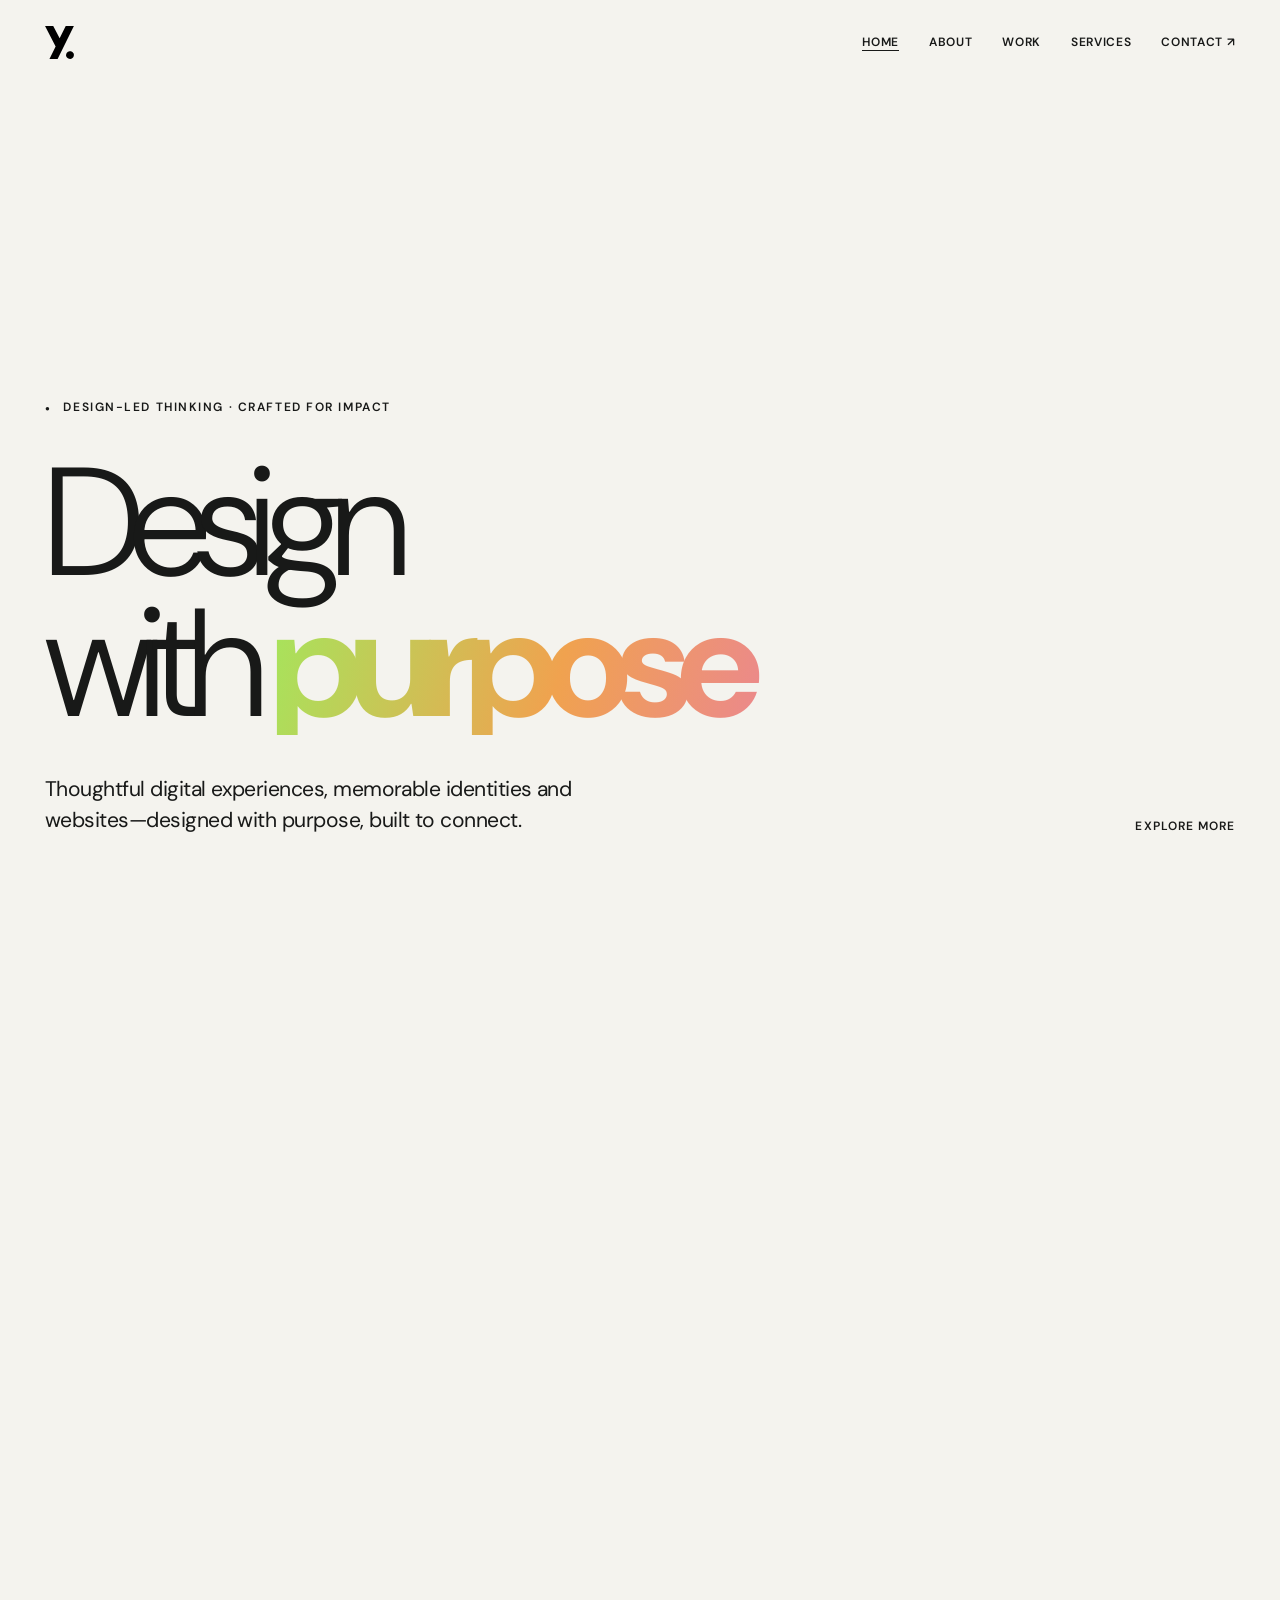
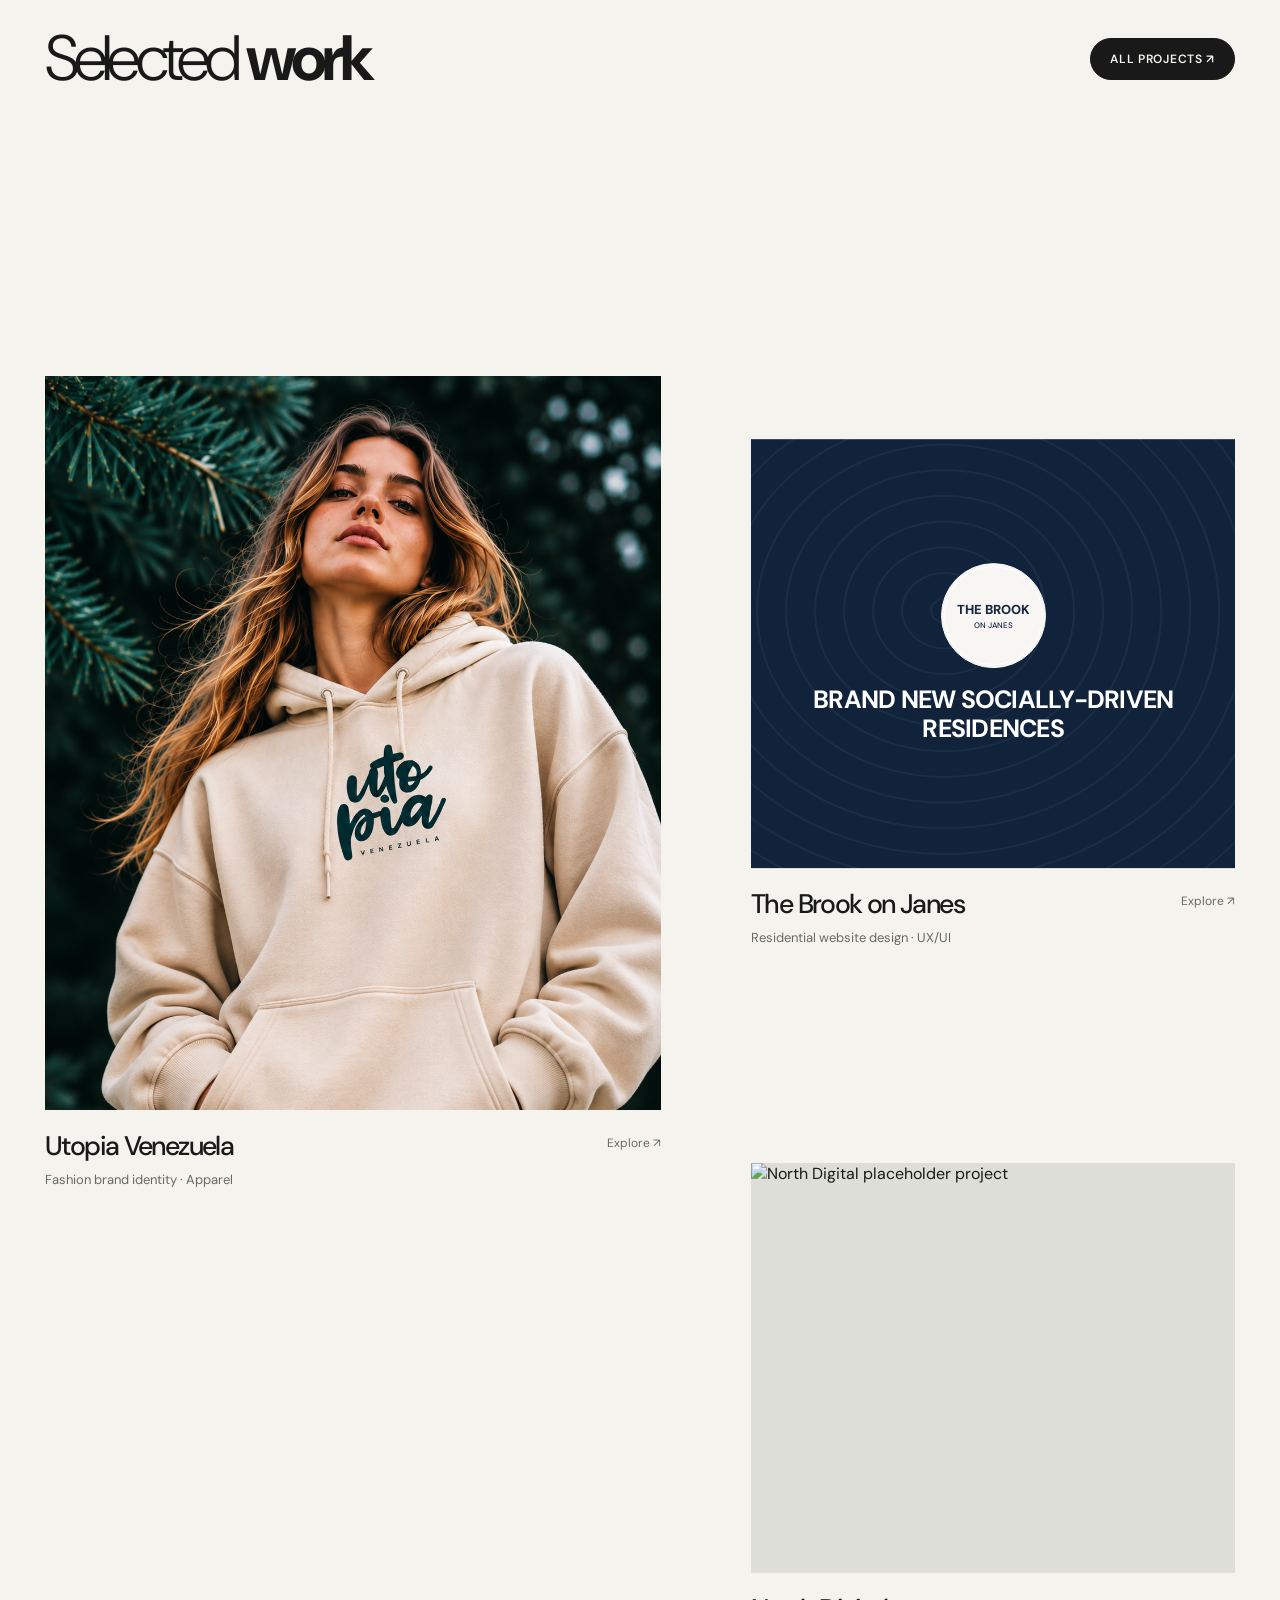
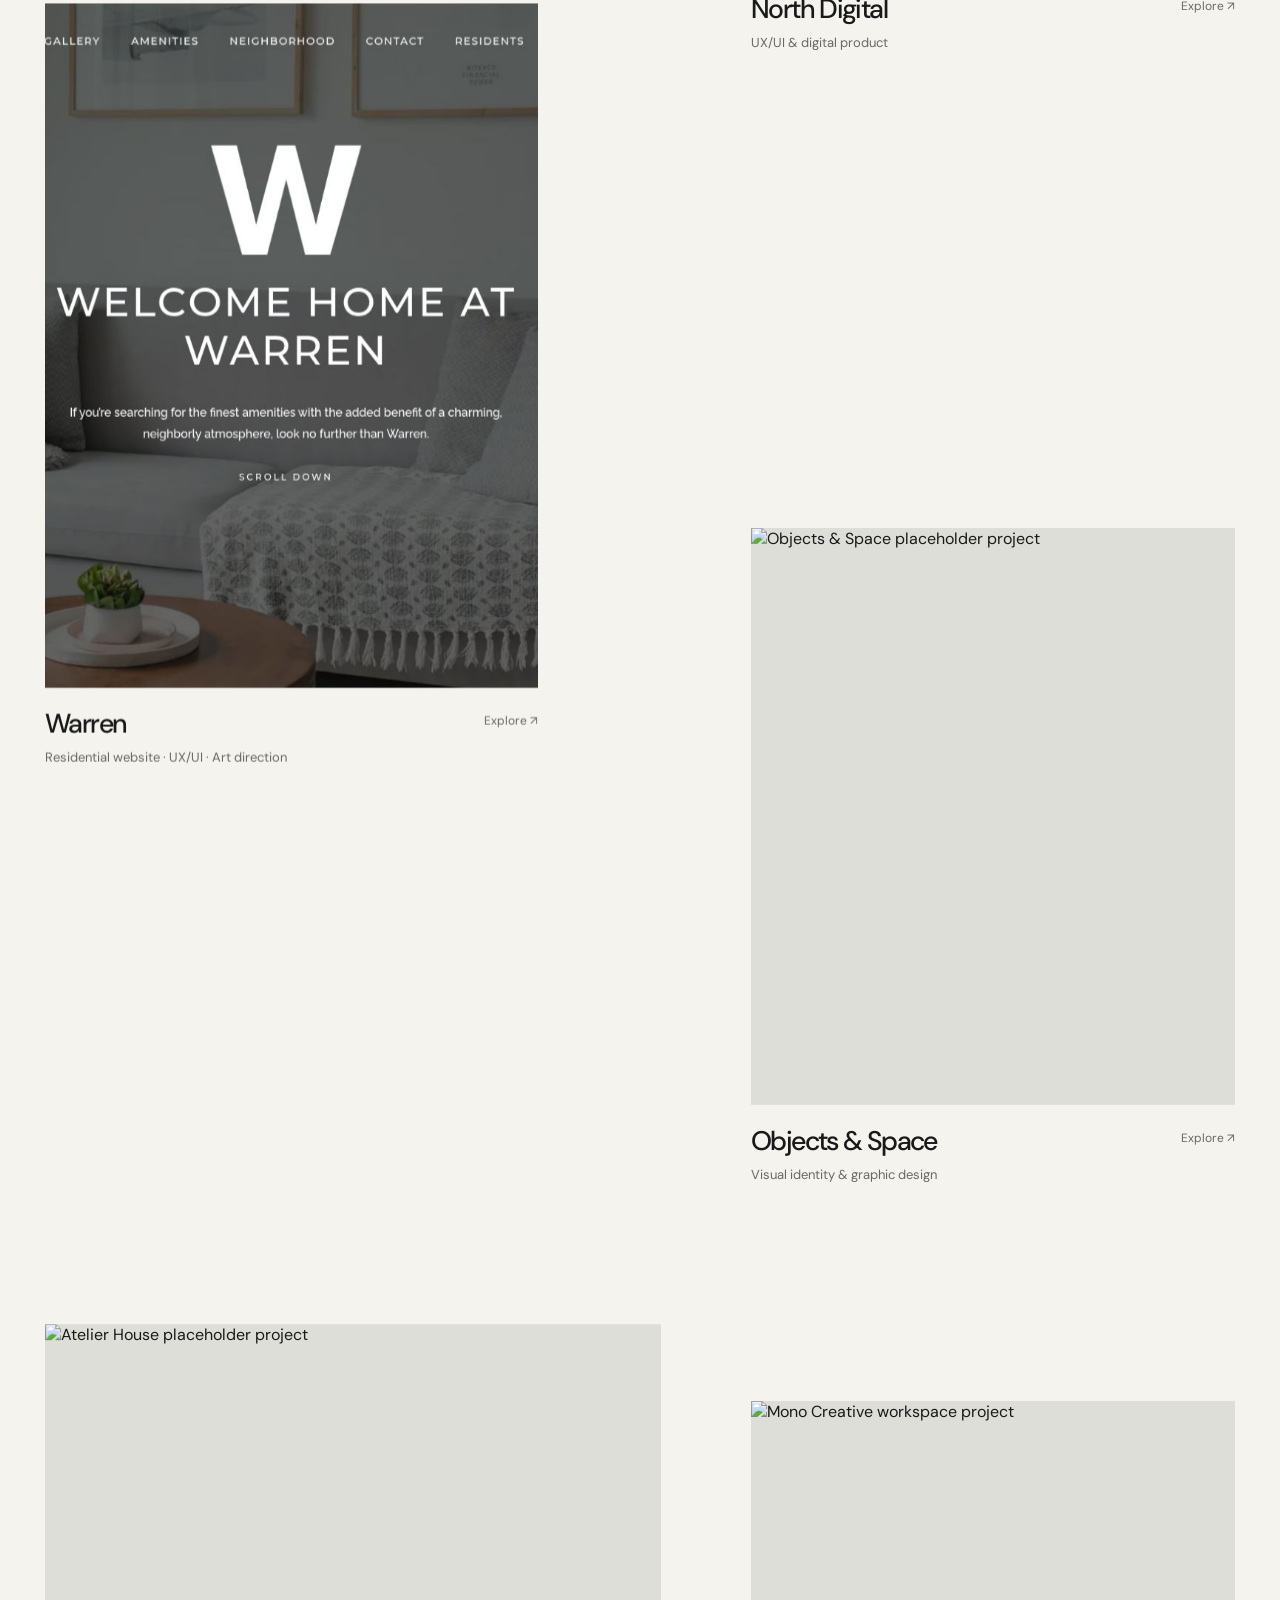
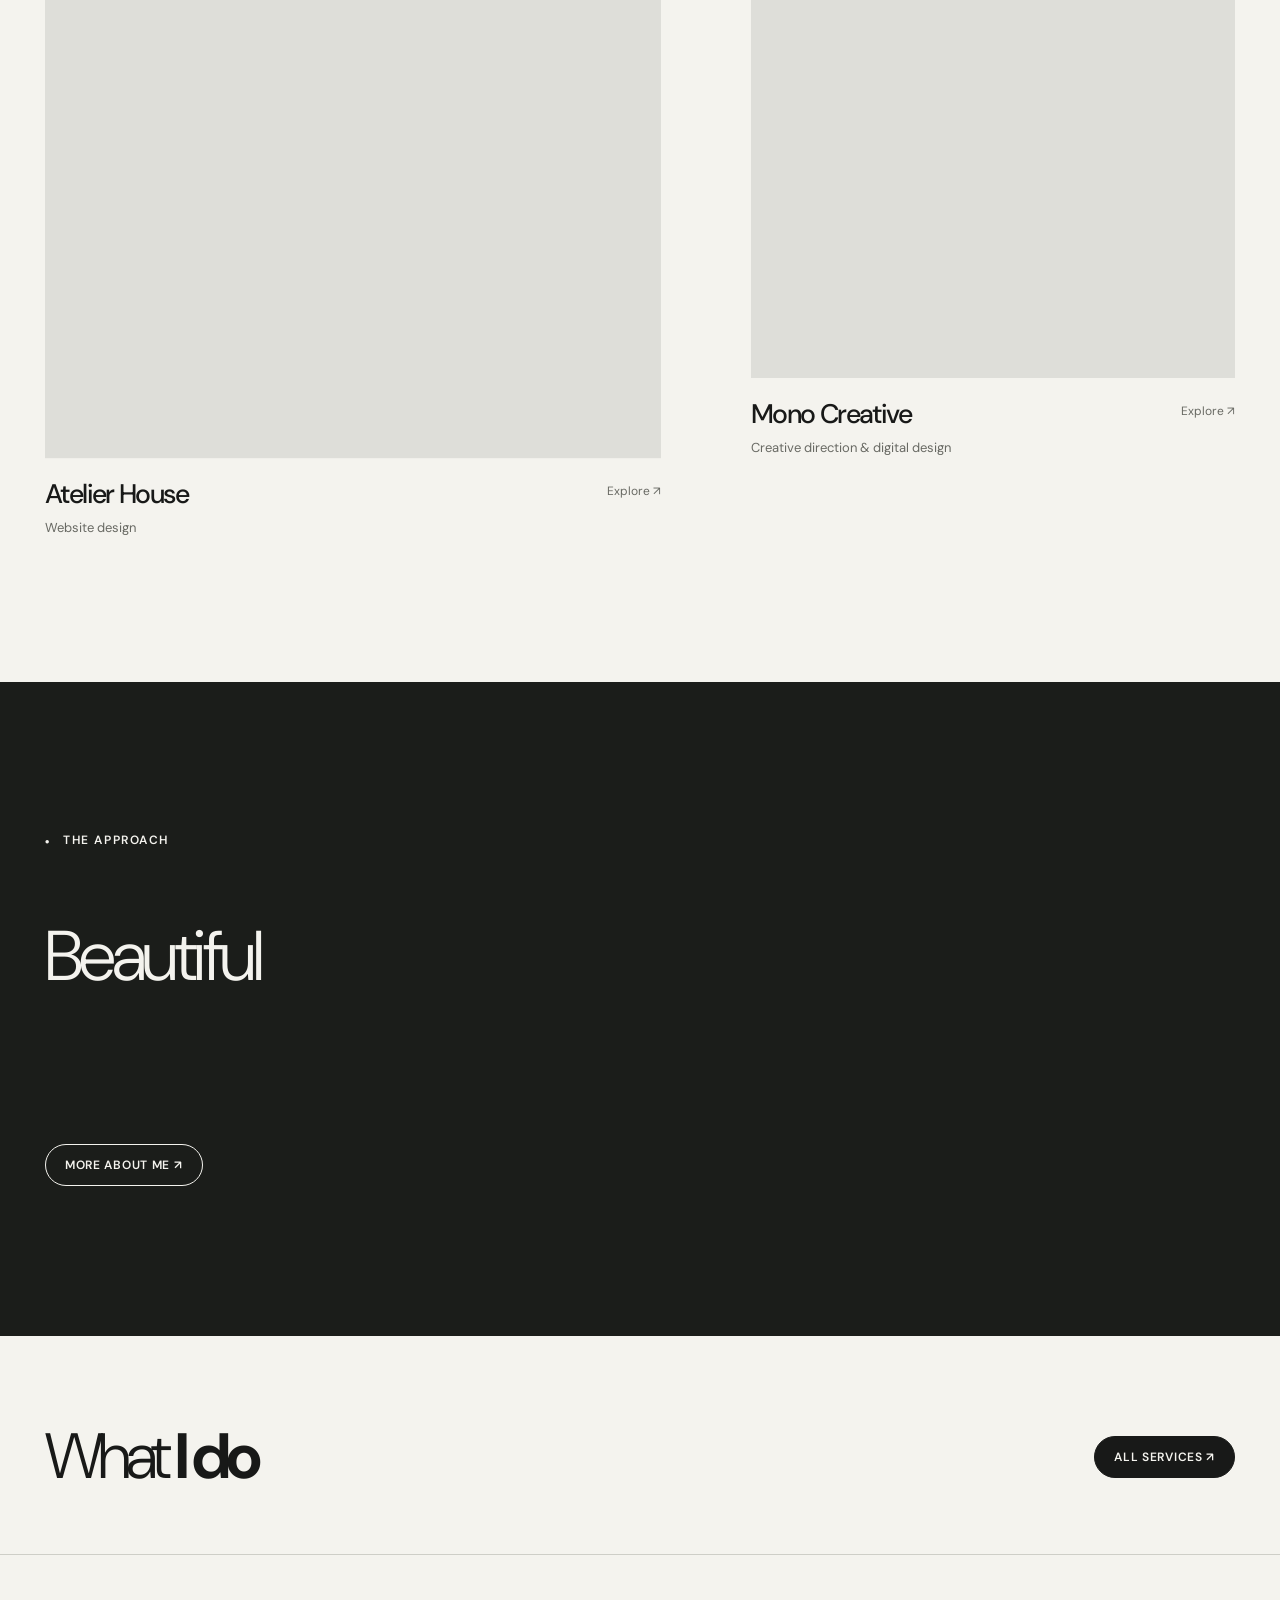
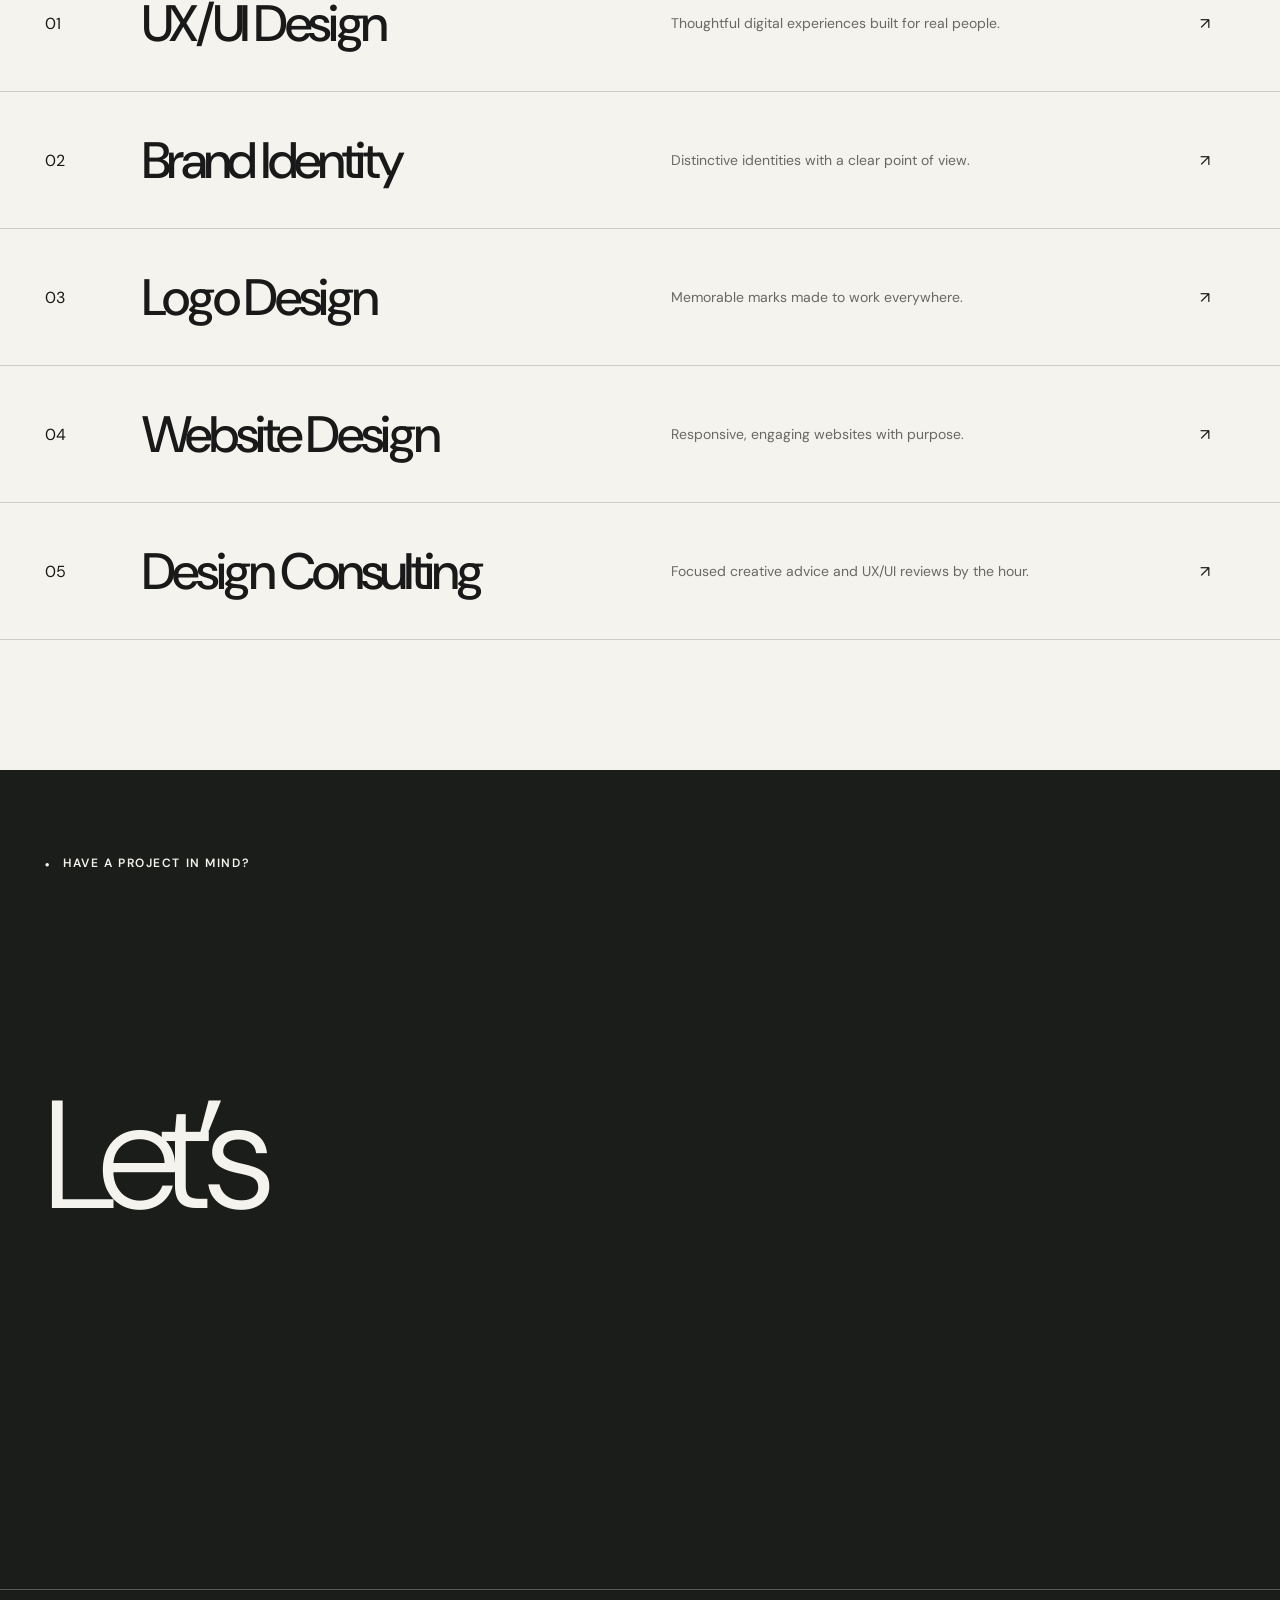
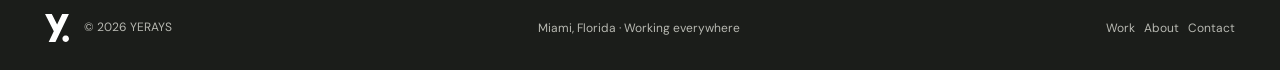
==== commit 6421fee0: "Add Warren residential website case study with live screenshots and design rationale" ====
--- a/index.html
+++ b/index.html
@@ -1 +1 @@
-<!doctype html><html lang="en"><head><meta charset="utf-8"><meta name="viewport" content="width=device-width,initial-scale=1"><meta name="theme-color" content="#f4f3ee"><title>YERAYS | UX/UI Designer, Branding & Web Design in Miami</title><meta name="description" content="Miami-based Venezuelan UX/UI designer specializing in brand identity, logo design, website design and hourly design consulting."><link rel="stylesheet" href="style.css?v=utopia-cover-20261103"></head><body><div class="container"><header class="topbar"><a class="brand" href="index.html" aria-label="YERAYS home"><img src="yerays-logo-black.svg?v=20261102b" alt="YERAYS logo"></a><nav class="nav" id="nav"><a href="index.html" class="active">Home</a><a href="about.html">About</a><a href="work.html">Work</a><a href="services.html">Services</a><a href="contact.html">Contact ↗︎</a></nav><button class="menu-btn" aria-expanded="false" aria-controls="nav" aria-label="Open menu"><span class="menu-icon" aria-hidden="true"><i></i><i></i><i></i></span></button></header></div><main><section class="motion-stage hero-video-experiment" id="explore"><span id="video-reveal" class="video-reveal-anchor" aria-hidden="true"></span><div class="motion-pin"><div class="container hero-overlay"><section class="home-intro"><div class="hero-copy"><div class="eyebrow">Design-led thinking · Crafted for impact</div><h1 class="display hero-cta-heading">Design<br>with <strong class="weight-accent">purpose</strong></h1><p class="hero-summary">Thoughtful digital experiences, memorable identities and websites—designed with purpose, built to connect.</p></div><a class="hero-scroll-cue" href="#video-reveal" aria-label="Scroll to explore my work"><span>Explore more</span></a></section></div><div class="motion-frame"><video autoplay muted loop playsinline webkit-playsinline preload="auto" poster="https://images.unsplash.com/photo-1524758631624-e2822e304c36?auto=format&fit=crop&w=2200&q=85" aria-label="Creative studio and office video placeholder"><source src="https://videos.pexels.com/video-files/8631879/8631879-uhd_3840_2160_25fps.mp4" type="video/mp4"></video><div class="motion-caption"><small>Design / Ideas / Experience</small><strong class="weight-accent">Ideas</strong> made<br>to move.<div class="motion-actions"><a href="work.html" class="motion-link pill">Explore Our Work ↗︎</a></div></div></div></div></section><section class="selected-work-section"><div class="section container"><div class="section-line"><h2>Selected <strong class="weight-accent">work</strong></h2><a href="work.html" class="pill">All projects ↗︎</a></div><div class="feature-grid"><a class="tile medium reveal" href="project-utopia.html"><div class="tile-visual utopia-card-visual"><img src="utopia-cover.png" alt="Utopia Venezuela — model wearing the branded cream hoodie" loading="lazy"></div><div class="tile-meta"><h3>Utopia Venezuela</h3><span>Explore ↗︎</span></div><p>Fashion brand identity · Apparel</p></a><a class="tile large reveal" href="project-brook-on-janes.html"><div class="tile-visual brook-card-visual"><div class="brook-card-roundel">THE BROOK<small>ON JANES</small></div><span>BRAND NEW SOCIALLY-DRIVEN<br>RESIDENCES</span></div><div class="tile-meta"><h3>The Brook on Janes</h3><span>Explore ↗︎</span></div><p>Residential website design · UX/UI</p></a><a class="tile large reveal" href="project-forma.html"><div class="tile-visual"><img src="https://images.unsplash.com/photo-1602143407151-7111542de6e8?auto=format&fit=crop&w=1400&q=85" alt="Forma Studio placeholder project" loading="lazy"></div><div class="tile-meta"><h3>Forma Studio</h3><span>Explore ↗︎</span></div><p>Brand identity & logo design</p></a><a class="tile medium reveal" href="project-north.html"><div class="tile-visual"><img src="https://images.unsplash.com/photo-1460925895917-afdab827c52f?auto=format&fit=crop&w=1400&q=85" alt="North Digital placeholder project" loading="lazy"></div><div class="tile-meta"><h3>North Digital</h3><span>Explore ↗︎</span></div><p>UX/UI & digital product</p></a><a class="tile large reveal" href="project-objects.html"><div class="tile-visual"><img src="https://images.unsplash.com/photo-1545235617-9465d2a55698?auto=format&fit=crop&w=1400&q=85" alt="Objects & Space placeholder project" loading="lazy"></div><div class="tile-meta"><h3>Objects & Space</h3><span>Explore ↗︎</span></div><p>Visual identity & graphic design</p></a><a class="tile medium reveal" href="project-atelier.html"><div class="tile-visual"><img src="https://images.unsplash.com/photo-1499951360447-b19be8fe80f5?auto=format&fit=crop&w=1400&q=85" alt="Atelier House placeholder project" loading="lazy"></div><div class="tile-meta"><h3>Atelier House</h3><span>Explore ↗︎</span></div><p>Website design</p></a><a class="tile medium reveal" href="project-mono.html"><div class="tile-visual"><img src="https://images.unsplash.com/photo-1497366754035-f200968a6e72?auto=format&fit=crop&w=1400&q=85" alt="Mono Creative workspace project" loading="lazy"></div><div class="tile-meta"><h3>Mono Creative</h3><span>Explore ↗︎</span></div><p>Creative direction & digital design</p></a></div></div></section><section class="statement"><div class="container"><div class="eyebrow">The approach</div><p class="lede reveal">Beautiful design is just the beginning. <span><strong class="weight-accent">Clarity</strong>, usability and <strong class="weight-accent">character</strong> make it <strong class="weight-accent">matter.</strong></span></p><a class="pill" href="about.html">More about me ↗︎</a></div></section><section class="section container services-home"><div class="section-line"><h2>What <strong class="weight-accent">I do</strong></h2><a class="pill" href="services.html">All services ↗︎</a></div><div class="service-list"><a class="service-row reveal" href="services.html"><span>01</span><h3>UX/UI Design</h3><p>Thoughtful digital experiences built for real people.</p><span class="arrow">↗︎</span></a><a class="service-row reveal" href="services.html"><span>02</span><h3>Brand Identity</h3><p>Distinctive identities with a clear point of view.</p><span class="arrow">↗︎</span></a><a class="service-row reveal" href="services.html"><span>03</span><h3>Logo Design</h3><p>Memorable marks made to work everywhere.</p><span class="arrow">↗︎</span></a><a class="service-row reveal" href="services.html"><span>04</span><h3>Website Design</h3><p>Responsive, engaging websites with purpose.</p><span class="arrow">↗︎</span></a><a class="service-row reveal" href="services.html"><span>05</span><h3>Design Consulting</h3><p>Focused creative advice and UX/UI reviews by the hour.</p><span class="arrow">↗︎</span></a></div></section></main><footer class="footer"><div class="container"><div class="footer-head eyebrow">Have a project in mind?</div><h2><a class="footer-cta" href="contact.html">Let’s make<br>it <strong class="weight-accent">happen</strong> ↗︎</a></h2><div class="footer-bottom"><span><img class="footer-mark" src="yerays-logo-black.svg" alt="YERAYS logo"> © <span data-year>2026</span> YERAYS</span><span>Miami, Florida · Working everywhere</span><span><a href="work.html">Work</a> &nbsp; <a href="about.html">About</a> &nbsp; <a href="contact.html">Contact</a></span></div></div></footer><div class="cursor-tip" aria-hidden="true">Explore<br>case study ↗︎</div><script src="script.js?v=rounded-fullbleed-20261102" defer></script></body></html>+<!doctype html><html lang="en"><head><meta charset="utf-8"><meta name="viewport" content="width=device-width,initial-scale=1"><meta name="theme-color" content="#f4f3ee"><title>YERAYS | UX/UI Designer, Branding & Web Design in Miami</title><meta name="description" content="Miami-based Venezuelan UX/UI designer specializing in brand identity, logo design, website design and hourly design consulting."><link rel="stylesheet" href="style.css?v=utopia-cover-20261103"></head><body><div class="container"><header class="topbar"><a class="brand" href="index.html" aria-label="YERAYS home"><img src="yerays-logo-black.svg?v=20261102b" alt="YERAYS logo"></a><nav class="nav" id="nav"><a href="index.html" class="active">Home</a><a href="about.html">About</a><a href="work.html">Work</a><a href="services.html">Services</a><a href="contact.html">Contact ↗︎</a></nav><button class="menu-btn" aria-expanded="false" aria-controls="nav" aria-label="Open menu"><span class="menu-icon" aria-hidden="true"><i></i><i></i><i></i></span></button></header></div><main><section class="motion-stage hero-video-experiment" id="explore"><span id="video-reveal" class="video-reveal-anchor" aria-hidden="true"></span><div class="motion-pin"><div class="container hero-overlay"><section class="home-intro"><div class="hero-copy"><div class="eyebrow">Design-led thinking · Crafted for impact</div><h1 class="display hero-cta-heading">Design<br>with <strong class="weight-accent">purpose</strong></h1><p class="hero-summary">Thoughtful digital experiences, memorable identities and websites—designed with purpose, built to connect.</p></div><a class="hero-scroll-cue" href="#video-reveal" aria-label="Scroll to explore my work"><span>Explore more</span></a></section></div><div class="motion-frame"><video autoplay muted loop playsinline webkit-playsinline preload="auto" poster="https://images.unsplash.com/photo-1524758631624-e2822e304c36?auto=format&fit=crop&w=2200&q=85" aria-label="Creative studio and office video placeholder"><source src="https://videos.pexels.com/video-files/8631879/8631879-uhd_3840_2160_25fps.mp4" type="video/mp4"></video><div class="motion-caption"><small>Design / Ideas / Experience</small><strong class="weight-accent">Ideas</strong> made<br>to move.<div class="motion-actions"><a href="work.html" class="motion-link pill">Explore Our Work ↗︎</a></div></div></div></div></section><section class="selected-work-section"><div class="section container"><div class="section-line"><h2>Selected <strong class="weight-accent">work</strong></h2><a href="work.html" class="pill">All projects ↗︎</a></div><div class="feature-grid"><a class="tile medium reveal" href="project-utopia.html"><div class="tile-visual utopia-card-visual"><img src="utopia-cover.png" alt="Utopia Venezuela — model wearing the branded cream hoodie" loading="lazy"></div><div class="tile-meta"><h3>Utopia Venezuela</h3><span>Explore ↗︎</span></div><p>Fashion brand identity · Apparel</p></a><a class="tile large reveal" href="project-brook-on-janes.html"><div class="tile-visual brook-card-visual"><div class="brook-card-roundel">THE BROOK<small>ON JANES</small></div><span>BRAND NEW SOCIALLY-DRIVEN<br>RESIDENCES</span></div><div class="tile-meta"><h3>The Brook on Janes</h3><span>Explore ↗︎</span></div><p>Residential website design · UX/UI</p></a><a class="tile large reveal" href="project-warren.html" data-category="web uxui"><div class="tile-visual"><img src="assets/warren/hero.jpg" alt="Warren residential website — warm interiors and refined typography" loading="lazy"></div><div class="tile-meta"><h3>Warren</h3><span>Explore ↗︎</span></div><p>Residential website · UX/UI · Art direction</p></a><a class="tile medium reveal" href="project-north.html"><div class="tile-visual"><img src="https://images.unsplash.com/photo-1460925895917-afdab827c52f?auto=format&fit=crop&w=1400&q=85" alt="North Digital placeholder project" loading="lazy"></div><div class="tile-meta"><h3>North Digital</h3><span>Explore ↗︎</span></div><p>UX/UI & digital product</p></a><a class="tile large reveal" href="project-objects.html"><div class="tile-visual"><img src="https://images.unsplash.com/photo-1545235617-9465d2a55698?auto=format&fit=crop&w=1400&q=85" alt="Objects & Space placeholder project" loading="lazy"></div><div class="tile-meta"><h3>Objects & Space</h3><span>Explore ↗︎</span></div><p>Visual identity & graphic design</p></a><a class="tile medium reveal" href="project-atelier.html"><div class="tile-visual"><img src="https://images.unsplash.com/photo-1499951360447-b19be8fe80f5?auto=format&fit=crop&w=1400&q=85" alt="Atelier House placeholder project" loading="lazy"></div><div class="tile-meta"><h3>Atelier House</h3><span>Explore ↗︎</span></div><p>Website design</p></a><a class="tile medium reveal" href="project-mono.html"><div class="tile-visual"><img src="https://images.unsplash.com/photo-1497366754035-f200968a6e72?auto=format&fit=crop&w=1400&q=85" alt="Mono Creative workspace project" loading="lazy"></div><div class="tile-meta"><h3>Mono Creative</h3><span>Explore ↗︎</span></div><p>Creative direction & digital design</p></a></div></div></section><section class="statement"><div class="container"><div class="eyebrow">The approach</div><p class="lede reveal">Beautiful design is just the beginning. <span><strong class="weight-accent">Clarity</strong>, usability and <strong class="weight-accent">character</strong> make it <strong class="weight-accent">matter.</strong></span></p><a class="pill" href="about.html">More about me ↗︎</a></div></section><section class="section container services-home"><div class="section-line"><h2>What <strong class="weight-accent">I do</strong></h2><a class="pill" href="services.html">All services ↗︎</a></div><div class="service-list"><a class="service-row reveal" href="services.html"><span>01</span><h3>UX/UI Design</h3><p>Thoughtful digital experiences built for real people.</p><span class="arrow">↗︎</span></a><a class="service-row reveal" href="services.html"><span>02</span><h3>Brand Identity</h3><p>Distinctive identities with a clear point of view.</p><span class="arrow">↗︎</span></a><a class="service-row reveal" href="services.html"><span>03</span><h3>Logo Design</h3><p>Memorable marks made to work everywhere.</p><span class="arrow">↗︎</span></a><a class="service-row reveal" href="services.html"><span>04</span><h3>Website Design</h3><p>Responsive, engaging websites with purpose.</p><span class="arrow">↗︎</span></a><a class="service-row reveal" href="services.html"><span>05</span><h3>Design Consulting</h3><p>Focused creative advice and UX/UI reviews by the hour.</p><span class="arrow">↗︎</span></a></div></section></main><footer class="footer"><div class="container"><div class="footer-head eyebrow">Have a project in mind?</div><h2><a class="footer-cta" href="contact.html">Let’s make<br>it <strong class="weight-accent">happen</strong> ↗︎</a></h2><div class="footer-bottom"><span><img class="footer-mark" src="yerays-logo-black.svg" alt="YERAYS logo"> © <span data-year>2026</span> YERAYS</span><span>Miami, Florida · Working everywhere</span><span><a href="work.html">Work</a> &nbsp; <a href="about.html">About</a> &nbsp; <a href="contact.html">Contact</a></span></div></div></footer><div class="cursor-tip" aria-hidden="true">Explore<br>case study ↗︎</div><script src="script.js?v=rounded-fullbleed-20261102" defer></script></body></html>
--- a/style.css
+++ b/style.css
@@ -622,3 +622,7 @@
 .utopia-case .utopia-end .utopia-script{font-size:95px!important}
 .utopia-card-visual .utopia-script{font-size:clamp(58px,7vw,95px)!important}
 @media(max-width:800px){.utopia-case .utopia-script{font-size:clamp(76px,17vw,120px)!important}}
+
+/* Utopia project cover: full-bleed portrait on Home and Work */
+.tile-visual.utopia-card-visual{padding:0!important;overflow:hidden!important;background:#09282b!important;display:block!important}
+.tile-visual.utopia-card-visual img{display:block;width:100%;height:100%;object-fit:cover;object-position:center 32%;max-width:none}
